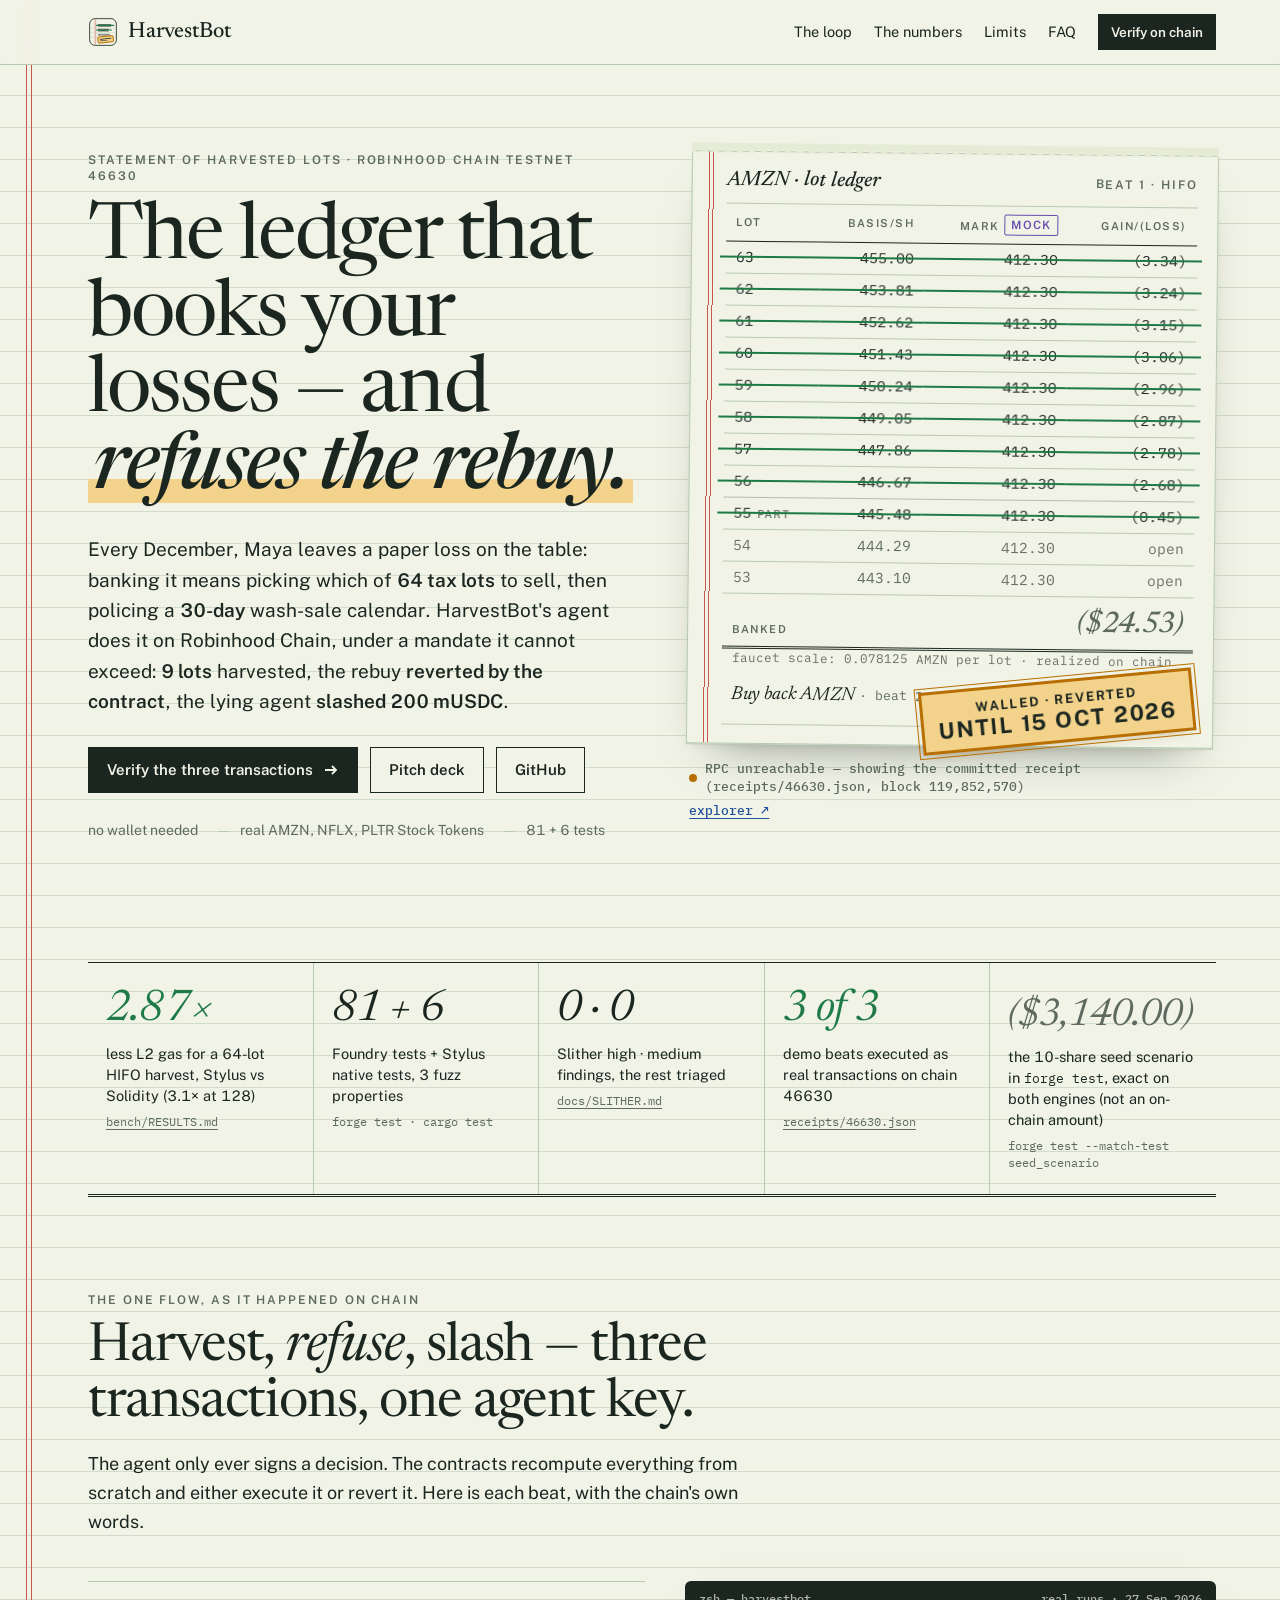
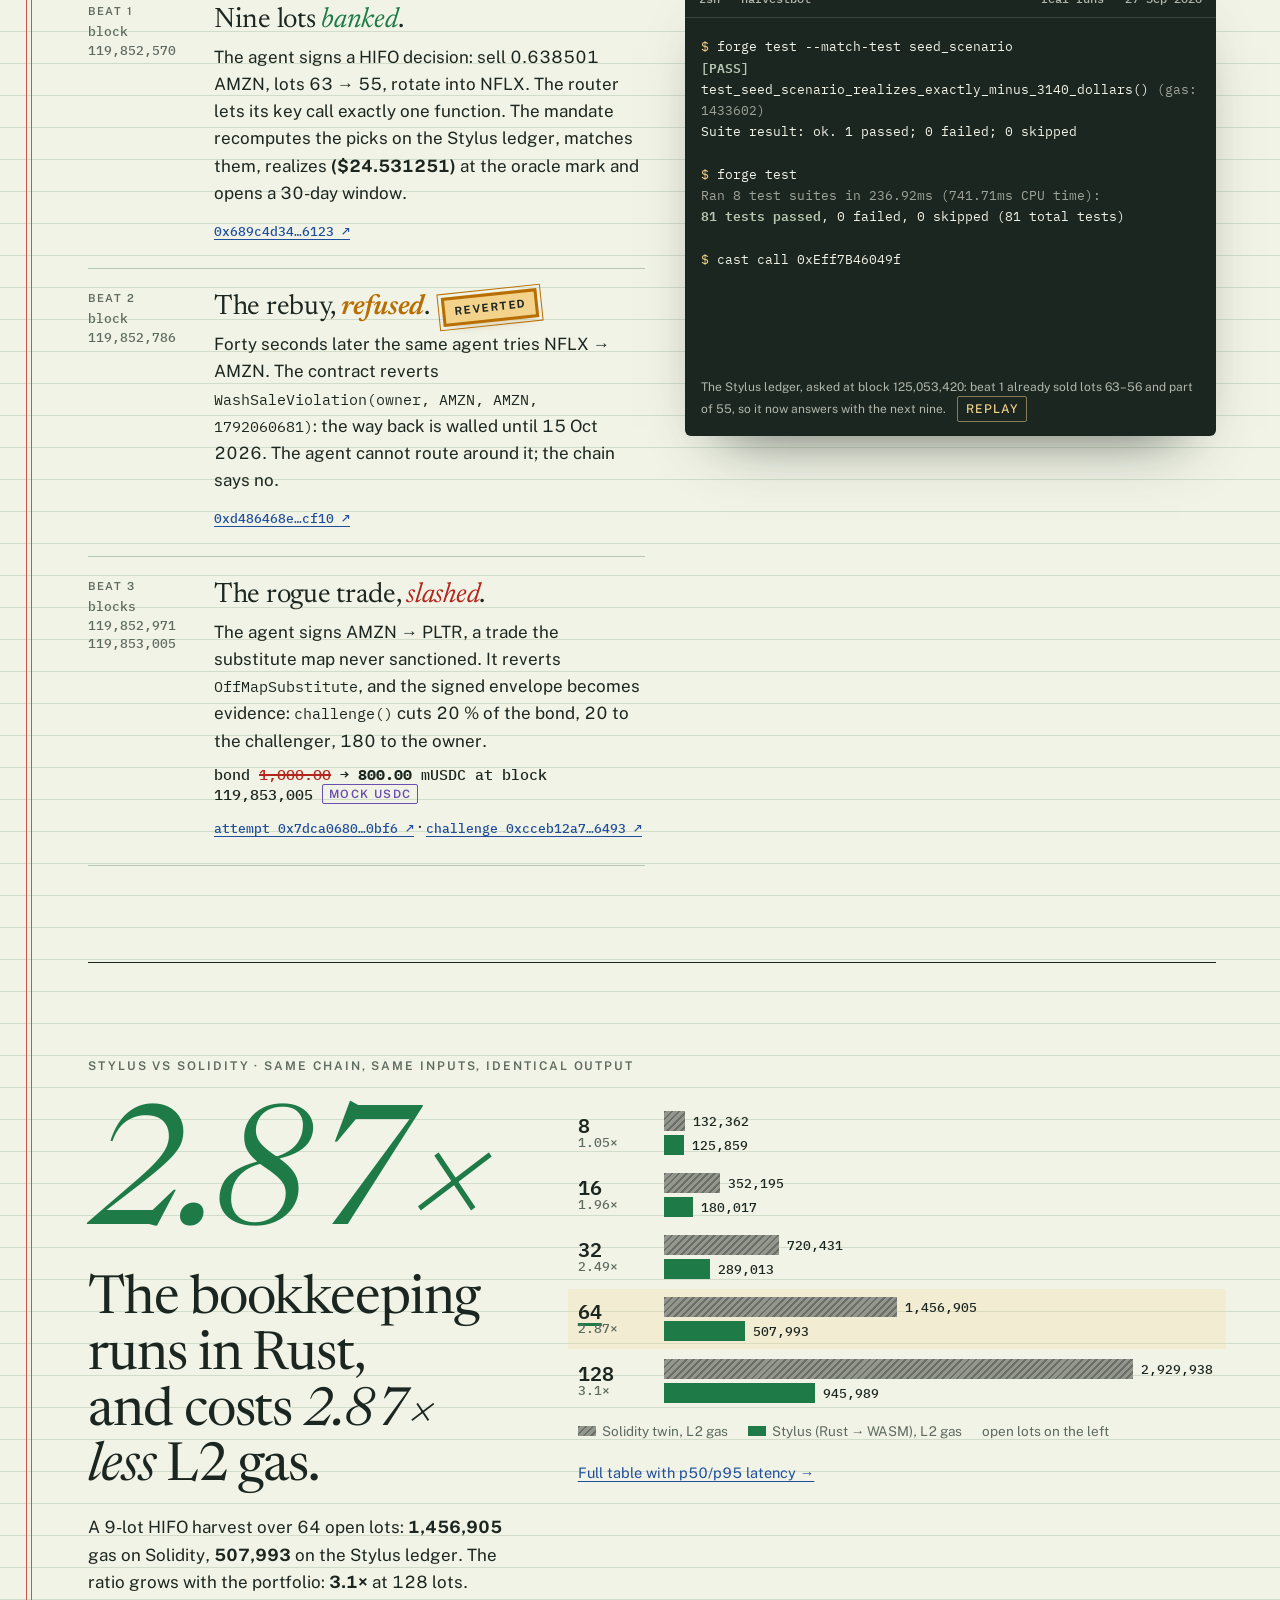
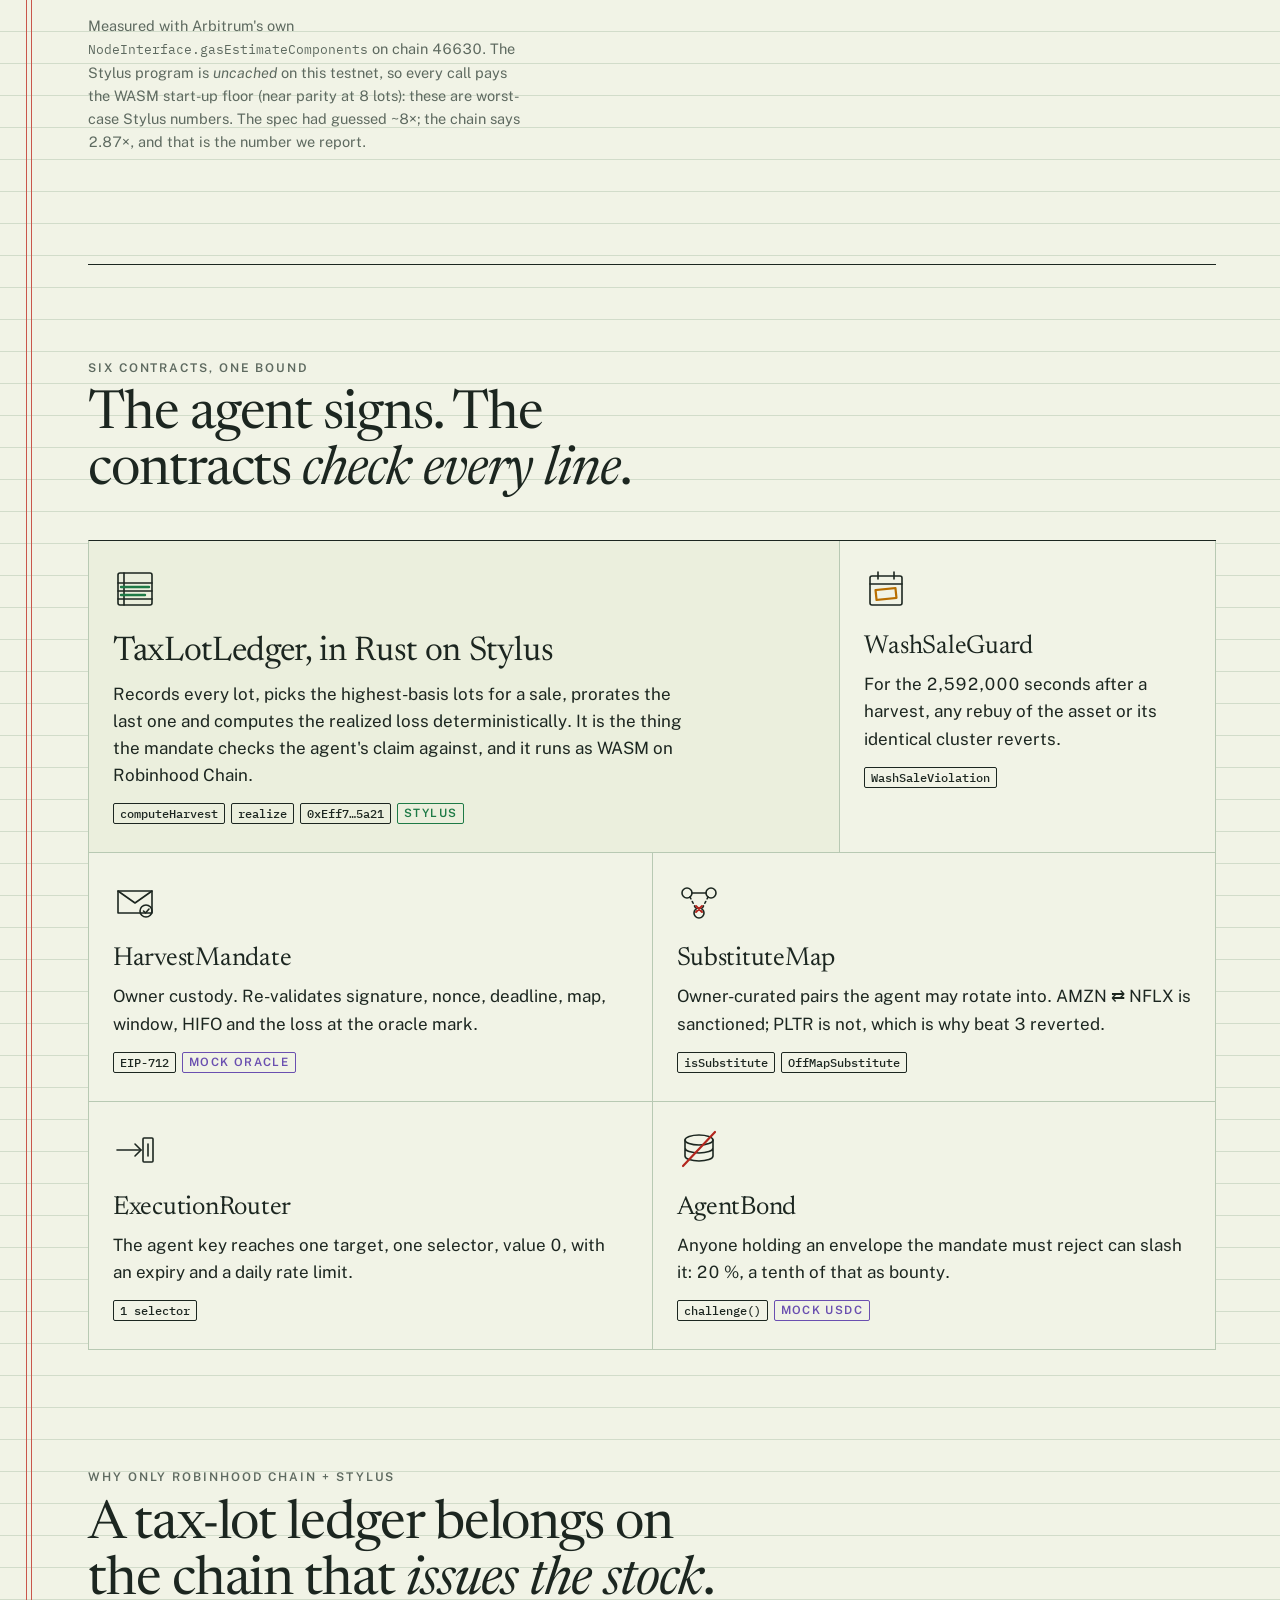
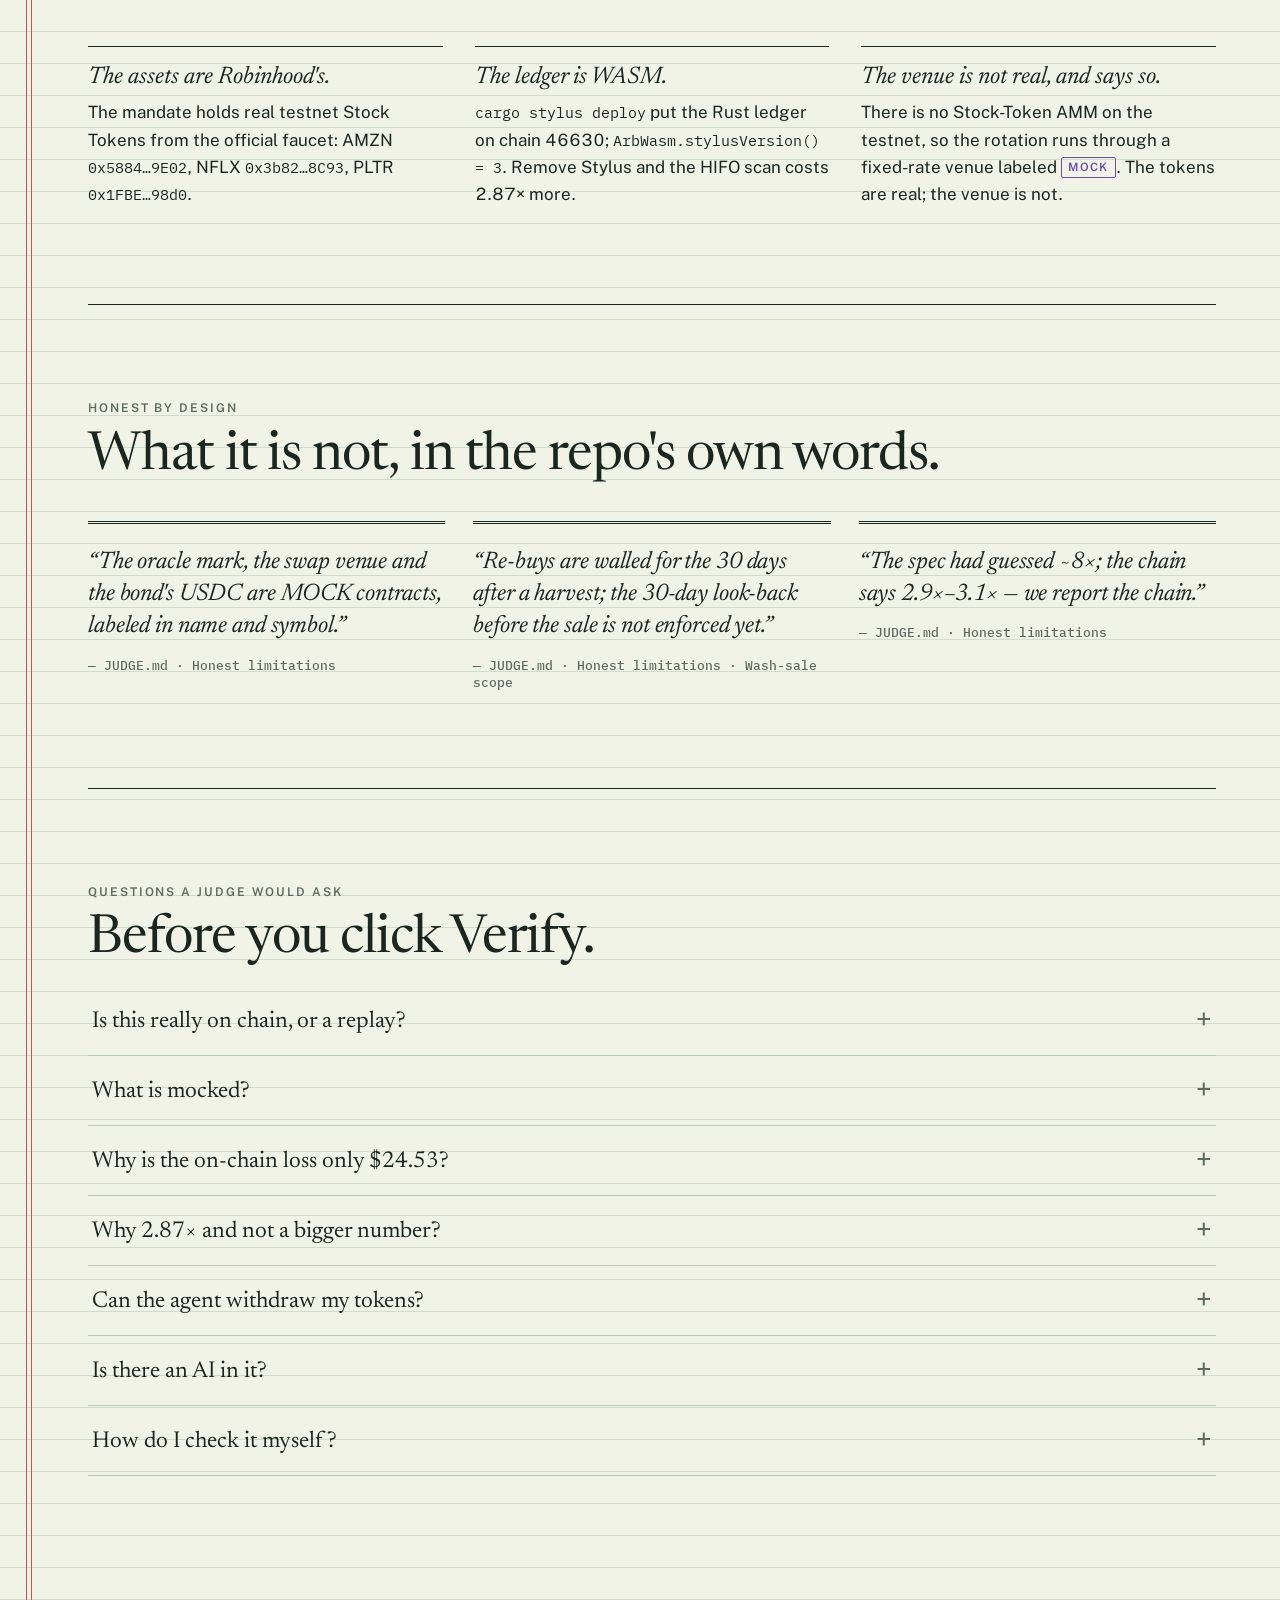
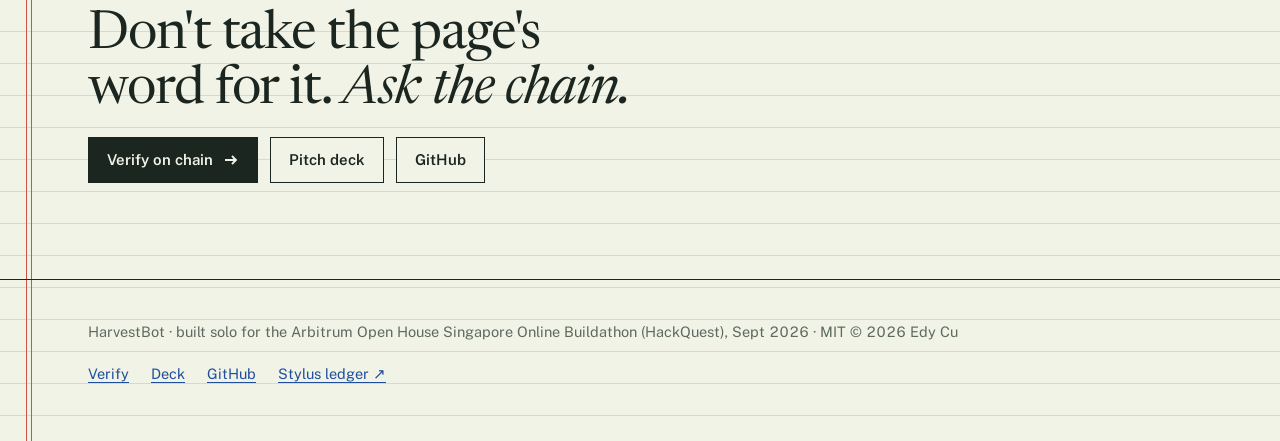
==== site/index.html @ 318fe08f "fix(site): critique + QA pass — seed figure labeled off-chain, amber text on fill, stamp across the " ====
<!doctype html>
<html lang="en">
<head>
<meta charset="utf-8">
<meta name="viewport" content="width=device-width, initial-scale=1">
<title>HarvestBot — the ledger that books your losses and refuses the rebuy</title>
<meta name="description" content="A tax-loss-harvesting agent for Robinhood tokenized stocks, bounded by an onchain mandate on Robinhood Chain. Stylus HIFO ledger: 2.87× less L2 gas at 64 lots.">
<meta name="author" content="Edy Cu">
<meta name="theme-color" content="#F1F3E6">
<link rel="canonical" href="https://harvestbot.vercel.app/">
<link rel="icon" href="assets/icon.svg" type="image/svg+xml">
<!-- OG image: bump ?v= whenever og-image.png is regenerated (platforms cache by URL) -->
<meta property="og:type" content="website">
<meta property="og:site_name" content="HarvestBot">
<meta property="og:url" content="https://harvestbot.vercel.app/">
<meta property="og:title" content="HarvestBot — books your losses, refuses the rebuy">
<meta property="og:description" content="Tax-loss harvesting agent on Robinhood Chain. Stylus HIFO ledger, 2.87× less gas. Rebuy reverted, rogue agent slashed.">
<meta property="og:image" content="https://harvestbot.vercel.app/assets/og-image.png?v=1">
<meta property="og:image:width" content="1200">
<meta property="og:image:height" content="630">
<meta property="og:image:alt" content="HarvestBot: nine high-basis lots struck through in green ink; an amber stamp walls the rebuy until 15 Oct 2026.">
<meta name="twitter:card" content="summary_large_image">
<meta name="twitter:title" content="HarvestBot — books your losses, refuses the rebuy">
<meta name="twitter:description" content="Tax-loss harvesting agent on Robinhood Chain. Stylus HIFO ledger, 2.87× less gas. Rebuy reverted, rogue agent slashed.">
<meta name="twitter:image" content="https://harvestbot.vercel.app/assets/og-image.png?v=1">
<link rel="preconnect" href="https://fonts.googleapis.com">
<link rel="preconnect" href="https://fonts.gstatic.com" crossorigin>
<link rel="preconnect" href="https://rpc.testnet.chain.robinhood.com" crossorigin>
<link href="https://fonts.googleapis.com/css2?family=Newsreader:ital,opsz,wght@0,6..72,400;0,6..72,500;1,6..72,400;1,6..72,500&family=Public+Sans:wght@400;500;600;700&family=IBM+Plex+Mono:wght@400;500;600&display=swap" rel="stylesheet">
<style>
:root {
  --bg:      #F1F3E6;  /* columnar-pad paper */
  --paper-2: #E6EBD6;  /* alternate band every 8 rows */
  --ink:     #1C2620;  /* bookkeeper's black-green ink */
  --muted:   #5E6A60;  /* printed pad headings */
  --rule:    #B8C9B3;  /* the pad's green row ruling */
  --margin:  #C9564B;  /* red double margin rule — structure only */
  --link:    #1F4E9C;  /* carbon-copy blue — links and focus */
  --before:  #6B6F68;  /* state: open lot, graphite pencil */
  --after:   #1E7A46;  /* state: banked — green ink strike */
  --wall:    #B86E00;  /* state: walled — amber hold stamp */
  --wall-fill: #F3D38B;
  --slash:   #B3261E;  /* state: slashed — red ink on the bond line */
  --mock:    #6A4FB0;  /* MOCK label chip */
  --font-display: "Newsreader", "Iowan Old Style", Georgia, serif;
  --font-body:    "Public Sans", "Helvetica Neue", Arial, sans-serif;
  --font-data:    "IBM Plex Mono", ui-monospace, Menlo, monospace;
}
</style>
<link rel="stylesheet" href="assets/ledger.css">
<style>
/* ---------- hero ---------- */
.hero { overflow-x: clip; display: grid; grid-template-columns: minmax(0, 1.02fr) minmax(0, 1fr); gap: clamp(32px, 5vw, 80px); align-items: start;
  padding: clamp(40px, 7vw, 88px) var(--gut) 88px calc(var(--gut) + 24px); max-width: 1400px; margin: 0 auto; }
.hero h1 { font: 400 clamp(46px, 6.1vw, 92px)/.98 var(--font-display); letter-spacing: -.025em; margin: 18px 0 26px; text-wrap: balance; }
.hero h1 .hl { font-style: italic; font-weight: 500; white-space: nowrap;
  background: linear-gradient(transparent 62%, var(--wall-fill) 62%, var(--wall-fill) 92%, transparent 92%) no-repeat 0 0 / 100% 100%; padding: 0 .06em; }
.hero .sub { font-size: 19px; line-height: 1.6; max-width: 62ch; margin: 0 0 30px; }
.hero .sub b { font-weight: 600; }
.ctas { display: flex; flex-wrap: wrap; gap: 12px; }
.proof { margin-top: 26px; display: flex; flex-wrap: wrap; gap: 8px 18px; font-size: 14px; color: var(--muted); }
.proof span::before { content: "—"; margin-right: 8px; color: var(--rule); }
.proof span:first-child::before { content: none; }

/* the pad sheet */
.sheet-wrap { position: relative; padding-bottom: 54px; }
.sheet { position: relative; background: var(--bg); border: 1px solid var(--rule); padding: 0 20px 18px 34px; transform: rotate(.6deg);
  box-shadow: 0 1px 0 var(--rule), 0 26px 50px -30px rgba(28,38,32,.55), 0 4px 10px -6px rgba(28,38,32,.2);
  background-image: linear-gradient(to right, transparent 16px, var(--margin) 16px, var(--margin) 17px, transparent 17px, transparent 20px, var(--margin) 20px, var(--margin) 21px, transparent 21px); }
.sheet::before { content: ""; position: absolute; left: -1px; right: -1px; top: -9px; height: 10px;
  background: radial-gradient(circle at 6px 10px, transparent 3.2px, var(--paper-2) 3.6px) 0 0 / 12px 10px repeat-x; }
.sheet-head { display: flex; justify-content: space-between; align-items: baseline; gap: 12px; padding: 16px 0 10px; border-bottom: 1px solid var(--rule); }
.sheet-head .t { font: italic 500 21px/1.2 var(--font-display); }
.sheet .ledger td:nth-child(2), .sheet .ledger th:nth-child(2) { color: var(--muted); }
.sheet .ledger tr.hit td:nth-child(2) { color: var(--ink); }
.sheet .stamp { position: absolute; right: 18px; bottom: 2px; z-index: 2; }
.sheet .ledger tr.scale td { height: auto; border: 0; }
.sheet .ledger tr.scale td { height: auto; border: 0; }
.sheet .ledger tr.rebuy td { height: 58px; text-align: left; font: italic 400 19px/1.2 var(--font-display); color: var(--ink); border-bottom: 1px solid var(--rule); vertical-align: middle; }
.sheet .ledger tr.rebuy td .muted { font: 400 13px var(--font-data); font-style: normal; }
.sheet-foot { margin-top: 14px; display: flex; flex-wrap: wrap; gap: 6px 14px; align-items: center; justify-content: space-between; }
.sheet-foot a { font: 500 13px/1.4 var(--font-data); }

/* ---------- receipts band ---------- */
.receipts { display: grid; grid-template-columns: repeat(5, minmax(0, 1fr)); margin: 0 var(--gut) 0 calc(var(--gut) + 24px);
  border-top: 1.5px solid var(--ink); border-bottom: 3.5px double var(--ink); }
.receipts > div { padding: 26px 18px 22px; border-right: 1px solid var(--rule); min-width: 0; }
.receipts > div:last-child { border-right: 0; }
.receipts .n { font: italic 400 clamp(34px, 3.4vw, 56px)/1 var(--font-display); letter-spacing: -.02em; white-space: nowrap; }
.receipts .n.g { color: var(--after); }
.receipts .seed .n { color: var(--muted); font-size: clamp(30px, 3vw, 42px); padding-top: 8px; }
.sheet-scale { font: 400 12.5px/1.4 var(--font-data); color: var(--muted); text-align: right; padding: 6px 10px 0; }
.receipts .l { margin-top: 10px; font-size: 14.5px; line-height: 1.45; }
.receipts .p { margin-top: 8px; font: 400 12px/1.4 var(--font-data); color: var(--muted); overflow-wrap: anywhere; }
.receipts .p a { color: var(--muted); }
.receipts .p a:hover { color: var(--link); }

/* ---------- the loop ---------- */
.loop { display: grid; grid-template-columns: minmax(0, 1.05fr) minmax(0, 1fr); gap: 40px; margin-top: 44px; align-items: start; }
.entry { position: relative; padding: 22px 0 24px 0; border-top: 1px solid var(--rule); display: grid; grid-template-columns: 108px minmax(0, 1fr); gap: 18px; }
.entry:last-child { border-bottom: 1px solid var(--rule); }
.entry .when { font: 500 12.5px/1.5 var(--font-data); color: var(--muted); }
.entry .when b { display: block; font: 600 11px/1.3 var(--font-body); letter-spacing: .14em; text-transform: uppercase; margin-bottom: 4px; }
.entry h3 { font: 400 28px/1.15 var(--font-display); margin: 0 0 8px; letter-spacing: -.01em; }
.entry p { margin: 0 0 10px; }
.entry .tx { font: 500 13px var(--font-data); }
.entry.banked h3 em { color: var(--after); }
.entry.walled h3 em { color: var(--wall); font-weight: 600; }
.entry.slashed h3 em { color: var(--slash); }
.entry .inline-stamp { font-size: 11px; padding: 5px 9px 4px; margin-left: 8px; vertical-align: .3em; }
.bond { font: 500 15px var(--font-data); }
.bond s { color: var(--slash); text-decoration-color: var(--slash); text-decoration-thickness: 2px; }
.bond b { color: var(--ink); }

.term { background: var(--ink); color: var(--bg); border-radius: 6px; overflow: hidden; box-shadow: 0 30px 60px -36px rgba(28,38,32,.8); position: sticky; top: 90px; }
.term-bar { display: flex; justify-content: space-between; gap: 12px; padding: 10px 14px; border-bottom: 1px solid color-mix(in srgb, var(--bg) 14%, transparent);
  font: 500 12px/1.4 var(--font-data); color: color-mix(in srgb, var(--bg) 70%, var(--ink)); }
.term pre { margin: 0; padding: 18px 16px 20px; font: 400 12.5px/1.7 var(--font-data); white-space: pre-wrap; word-break: break-word; min-height: 360px; }
.term .c { color: var(--wall-fill); }
.term .ok { color: var(--rule); font-weight: 600; }
.term .dim { color: color-mix(in srgb, var(--bg) 62%, var(--ink)); }
.term .cur { display: inline-block; width: 8px; height: 1.1em; background: var(--wall-fill); vertical-align: -2px; animation: blink 1s steps(1) infinite; }
@keyframes blink { 50% { opacity: 0; } }
.term-foot { padding: 0 16px 14px; font: 400 12px/1.5 var(--font-body); color: color-mix(in srgb, var(--bg) 70%, var(--ink)); }
.term-foot button { margin-left: 8px; color: var(--wall-fill); border-color: color-mix(in srgb, var(--wall-fill) 50%, transparent); }
.term-foot button:hover { background: var(--wall-fill); color: var(--ink); }

/* ---------- killer number ---------- */
.bench { display: grid; grid-template-columns: minmax(0, .9fr) minmax(0, 1.3fr); gap: 48px; align-items: start; margin-top: 36px; }
.big { font: italic 400 clamp(96px, 13vw, 184px)/.9 var(--font-display); letter-spacing: -.04em; color: var(--after); margin: 0; }
.bars { display: grid; gap: 18px; }
.bar-row { display: grid; grid-template-columns: 72px minmax(0, 1fr); gap: 14px; align-items: center; }
.bar-row .k { font: 500 13px/1.3 var(--font-data); color: var(--muted); }
.bar-row .k b { display: block; font: 600 20px/1 var(--font-data); color: var(--ink); }
.bar-row.key .k b { color: var(--ink); text-decoration: underline 3px var(--after); text-underline-offset: 4px; }
.b2 { display: grid; gap: 4px; }
.bar { height: 20px; display: flex; align-items: center; transform-origin: left center; transition: transform 1s var(--ease); min-width: 2px; }
.bar span { font: 500 12.5px/1 var(--font-data); white-space: nowrap; padding-left: calc(100% + 8px); color: var(--ink); }
.bar.sol { background: repeating-linear-gradient(135deg, var(--before) 0 2px, color-mix(in srgb, var(--before) 70%, var(--bg)) 2px 5px); }
.bar.sty { background: var(--after); }
.bars.pre .bar { transform: scaleX(0); }
.bar-row.key { background: color-mix(in srgb, var(--wall-fill) 22%, transparent); margin: -8px -10px; padding: 8px 10px; }
.legend { display: flex; flex-wrap: wrap; gap: 8px 20px; font-size: 13.5px; color: var(--muted); margin-top: 18px; }
.legend i { display: inline-block; width: 18px; height: 10px; margin-right: 6px; vertical-align: 0; }
.legend .ls { background: repeating-linear-gradient(135deg, var(--before) 0 2px, color-mix(in srgb, var(--before) 70%, var(--bg)) 2px 5px); }
.legend .ly { background: var(--after); }
.fine { font-size: 14.5px; color: var(--muted); max-width: 40em; margin-top: 18px; }

/* ---------- mechanism bento ---------- */
.bento { display: grid; grid-template-columns: repeat(6, minmax(0, 1fr)); gap: 0; margin-top: 40px; border-top: 1.5px solid var(--ink); border-left: 1px solid var(--rule); }
.cell { position: relative; padding: 26px 24px 28px; border-right: 1px solid var(--rule); border-bottom: 1px solid var(--rule); background: var(--bg);
  transition: background .25s var(--ease), transform .25s var(--ease), box-shadow .25s var(--ease); }
.cell:hover { background: var(--paper-2); transform: translateY(-3px); box-shadow: 0 14px 26px -22px rgba(28,38,32,.6); z-index: 1; }
.cell.w3 { grid-column: span 3; } .cell.w2 { grid-column: span 2; } .cell.w4 { grid-column: span 4; }
.cell svg.ic { width: 44px; height: 44px; stroke: var(--ink); fill: none; stroke-width: 1.6; stroke-linecap: round; stroke-linejoin: round; }
.cell h3 { font: 400 26px/1.15 var(--font-display); margin: 14px 0 8px; letter-spacing: -.01em; }
.cell p { margin: 0 0 14px; max-width: 34em; }
.cell .chips { display: flex; flex-wrap: wrap; gap: 6px; }
.cell.lead { background: color-mix(in srgb, var(--paper-2) 55%, var(--bg)); }
.cell.lead h3 { font-size: 34px; }

/* ---------- why only ---------- */
.why { display: grid; grid-template-columns: repeat(3, minmax(0, 1fr)); gap: 32px; margin-top: 36px; }
.why div { border-top: 1.5px solid var(--ink); padding-top: 16px; }
.why h3 { font: italic 400 24px/1.2 var(--font-display); margin: 0 0 8px; }
.why p { margin: 0; }

/* ---------- honest ---------- */
.quotes { display: grid; grid-template-columns: repeat(3, minmax(0, 1fr)); gap: 28px; margin-top: 36px; }
.quotes figure { margin: 0; padding: 22px 0 0; border-top: 3.5px double var(--ink); }
.quotes blockquote { margin: 0 0 14px; font: italic 400 24px/1.35 var(--font-display); letter-spacing: -.005em; }
.quotes figcaption { font: 500 12.5px/1.4 var(--font-data); color: var(--muted); }

/* ---------- end ---------- */
.end { text-align: left; }
.end .sec-h { max-width: 14em; }

@media (max-width: 1080px) {
  .hero, .loop, .bench { grid-template-columns: minmax(0, 1fr); }
  .term { position: relative; top: 0; }
  .receipts { grid-template-columns: repeat(2, minmax(0, 1fr)); }
  .receipts > div { border-bottom: 1px solid var(--rule); }
  .receipts > div:nth-child(2n) { border-right: 0; }
  .receipts > div:last-child { grid-column: 1 / -1; border-bottom: 0; }
  .bento { grid-template-columns: repeat(2, minmax(0, 1fr)); }
  .cell.w3, .cell.w2, .cell.w4 { grid-column: span 1; }
  .cell.lead { grid-column: 1 / -1; }
  .why, .quotes { grid-template-columns: minmax(0, 1fr); gap: 22px; }
}
@media (max-width: 640px) {
  .hero h1 .hl { white-space: normal; }
  .hero .sub { font-size: 17px; }
  .sheet { padding: 0 10px 14px 26px; transform: none; }
  .sheet .ledger { font-size: 12.5px; }
  .sheet .ledger th, .sheet .ledger td { padding-left: 5px; padding-right: 5px; }
  .sheet .ledger th:nth-child(3), .sheet .ledger td:nth-child(3) { display: none; }
  .sheet { padding-bottom: 46px; }
  .sheet-foot { margin-top: 34px; }
  .sheet .stamp { right: 4px; bottom: -16px; font-size: 11px; }
  .sheet .ledger tr.rebuy td { height: 48px; }
  .sheet .ledger tr.scale td { white-space: normal; overflow-wrap: anywhere; }
  .sheet .stamp b { font-size: 17px; }
  .entry { grid-template-columns: minmax(0, 1fr); gap: 6px; }
  .bento { grid-template-columns: minmax(0, 1fr); }
  .bar-row { grid-template-columns: 54px minmax(0, 1fr); }
  .bar span { font-size: 11px; }
  .b2 { padding-right: 64px; }
  .receipts { grid-template-columns: minmax(0, 1fr); }
  .receipts > div { border-right: 0; }
  .nav-links { gap: 12px; }
}
</style>
</head>
<body>
<a class="skip" href="#main">Skip to content</a>
<header class="nav">
  <a class="brand" href="./" aria-label="HarvestBot home"><img src="assets/icon.svg" alt="" width="30" height="30">HarvestBot</a>
  <nav class="nav-links" aria-label="Primary">
    <a class="hide-sm" href="#loop">The loop</a>
    <a class="hide-sm" href="#numbers">The numbers</a>
    <a class="hide-sm" href="#honest">Limits</a>
    <a class="hide-sm" href="#faq">FAQ</a>
    <a class="btn sm ink" href="verify/">Verify on chain</a>
  </nav>
</header>

<main id="main">
<section class="hero" aria-labelledby="h1">
  <div>
    <div class="label">Statement of harvested lots · Robinhood Chain testnet 46630</div>
    <h1 id="h1">The ledger that books your losses — and <span class="hl">refuses the rebuy.</span></h1>
    <p class="sub">Every December, Maya leaves a paper loss on the table: banking it means picking which of <b>64 tax lots</b> to sell, then policing a <b>30-day</b> wash-sale calendar. HarvestBot's agent does it on Robinhood Chain, under a mandate it cannot exceed: <b>9 lots</b> harvested, the rebuy <b>reverted by the contract</b>, the lying agent <b>slashed 200 mUSDC</b>.</p>
    <div class="ctas">
      <a class="btn ink" href="verify/">Verify the three transactions <svg class="arr" viewBox="0 0 16 16" fill="none" stroke="currentColor" stroke-width="1.8" aria-hidden="true"><path d="M2 8h11M9 4l4 4-4 4"/></svg></a>
      <a class="btn" href="deck/">Pitch deck</a>
      <a class="btn" href="https://github.com/edycutjong/harvestbot">GitHub</a>
    </div>
    <div class="proof"><span>no wallet needed</span><span>real AMZN, NFLX, PLTR Stock Tokens</span><span>81 + 6 tests</span></div>
  </div>

  <div class="sheet-wrap">
    <div class="sheet" role="figure" aria-label="Beat 1 ledger: lots 63 to 55 struck through as banked, total ($24.53); rebuy of AMZN stamped walled until 15 October 2026">
      <div class="sheet-head"><span class="t">AMZN · lot ledger</span><span class="label">beat 1 · HIFO</span></div>
      <table class="ledger" id="hero-ledger">
        <thead><tr><th scope="col">Lot</th><th scope="col">Basis/sh</th><th scope="col">Mark <span class="chip mock">mock</span></th><th scope="col">Gain/(loss)</th></tr></thead>
        <tbody>
          <tr class="hit" data-lot="63"><td>63</td><td>455.00</td><td>412.30</td><td>(3.34)</td></tr>
          <tr class="hit" data-lot="62"><td>62</td><td>453.81</td><td>412.30</td><td>(3.24)</td></tr>
          <tr class="hit" data-lot="61"><td>61</td><td>452.62</td><td>412.30</td><td>(3.15)</td></tr>
          <tr class="hit" data-lot="60"><td>60</td><td>451.43</td><td>412.30</td><td>(3.06)</td></tr>
          <tr class="hit" data-lot="59"><td>59</td><td>450.24</td><td>412.30</td><td>(2.96)</td></tr>
          <tr class="hit" data-lot="58"><td>58</td><td>449.05</td><td>412.30</td><td>(2.87)</td></tr>
          <tr class="hit" data-lot="57"><td>57</td><td>447.86</td><td>412.30</td><td>(2.78)</td></tr>
          <tr class="hit" data-lot="56"><td>56</td><td>446.67</td><td>412.30</td><td>(2.68)</td></tr>
          <tr class="hit" data-lot="55"><td>55<span class="part">part</span></td><td>445.48</td><td>412.30</td><td>(0.45)</td></tr>
          <tr><td>54</td><td>444.29</td><td>412.30</td><td>open</td></tr>
          <tr><td>53</td><td>443.10</td><td>412.30</td><td>open</td></tr>
          <tr class="total"><td>Banked</td><td colspan="3" id="hero-total">($24.53)</td></tr>
          <tr class="scale"><td colspan="4" class="sheet-scale">faucet scale: 0.078125 AMZN per lot · realized on chain</td></tr>
          <tr class="rebuy"><td colspan="4">Buy back AMZN <span class="muted">· beat 2</span></td></tr>
        </tbody>
      </table>
      <div class="stamp land" style="--d:2.1s">Walled · reverted<b>until 15 Oct 2026</b></div>
    </div>
    <div class="sheet-foot">
      <span class="live" id="hero-live" data-state="idle"><i></i><span>reading tx 0x689c…6123 from chain 46630…</span></span>
      <a href="https://explorer.testnet.chain.robinhood.com/tx/0x689c4d345c492c08ef06aed9341de941cb131835cce52886d700207925f26123">explorer ↗</a>
    </div>
  </div>
</section>

<section class="receipts" aria-label="Receipts">
  <div><div class="n g" data-count="2.87" data-dec="2" data-suffix="×">2.87×</div><div class="l">less L2 gas for a 64-lot HIFO harvest, Stylus vs Solidity (3.1× at 128)</div><div class="p"><a href="https://github.com/edycutjong/harvestbot/blob/main/bench/RESULTS.md">bench/RESULTS.md</a></div></div>
  <div><div class="n" data-count="81" data-suffix=" + 6">81 + 6</div><div class="l">Foundry tests + Stylus native tests, 3 fuzz properties</div><div class="p">forge test · cargo test</div></div>
  <div><div class="n">0 · 0</div><div class="l">Slither high · medium findings, the rest triaged</div><div class="p"><a href="https://github.com/edycutjong/harvestbot/blob/main/docs/SLITHER.md">docs/SLITHER.md</a></div></div>
  <div><div class="n g">3 of 3</div><div class="l">demo beats executed as real transactions on chain 46630</div><div class="p"><a href="https://github.com/edycutjong/harvestbot/blob/main/receipts/46630.json">receipts/46630.json</a></div></div>
  <div class="seed"><div class="n">($3,140.00)</div><div class="l">the 10-share seed scenario in <code>forge test</code>, exact on both engines (not an on-chain amount)</div><div class="p">forge test --match-test seed_scenario</div></div>
</section>

<section class="sec" id="loop" aria-labelledby="loop-h">
  <div class="label">The one flow, as it happened on chain</div>
  <h2 class="sec-h" id="loop-h">Harvest, <em>refuse</em>, slash — three transactions, one agent key.</h2>
  <p class="lede">The agent only ever signs a decision. The contracts recompute everything from scratch and either execute it or revert it. Here is each beat, with the chain's own words.</p>
  <div class="loop">
    <div>
      <article class="entry banked">
        <div class="when"><b>Beat 1</b>block<br>119,852,570</div>
        <div>
          <h3>Nine lots <em>banked</em>.</h3>
          <p>The agent signs a HIFO decision: sell 0.638501 AMZN, lots 63 → 55, rotate into NFLX. The router lets its key call exactly one function. The mandate recomputes the picks on the Stylus ledger, matches them, realizes <b>($24.531251)</b> at the oracle mark and opens a 30-day window.</p>
          <a class="tx" href="https://explorer.testnet.chain.robinhood.com/tx/0x689c4d345c492c08ef06aed9341de941cb131835cce52886d700207925f26123">0x689c4d34…6123 ↗</a>
        </div>
      </article>
      <article class="entry walled">
        <div class="when"><b>Beat 2</b>block<br>119,852,786</div>
        <div>
          <h3>The rebuy, <em>refused</em>. <span class="stamp inline-stamp">reverted</span></h3>
          <p>Forty seconds later the same agent tries NFLX → AMZN. The contract reverts <code>WashSaleViolation(owner, AMZN, AMZN, 1792060681)</code>: the way back is walled until 15 Oct 2026. The agent cannot route around it; the chain says no.</p>
          <a class="tx" href="https://explorer.testnet.chain.robinhood.com/tx/0xd486468ea84c6d419b28401386ce832483f809f96a35ea94e9c4a92037fecf10">0xd486468e…cf10 ↗</a>
        </div>
      </article>
      <article class="entry slashed">
        <div class="when"><b>Beat 3</b>blocks<br>119,852,971<br>119,853,005</div>
        <div>
          <h3>The rogue trade, <em>slashed</em>.</h3>
          <p>The agent signs AMZN → PLTR, a trade the substitute map never sanctioned. It reverts <code>OffMapSubstitute</code>, and the signed envelope becomes evidence: <code>challenge()</code> cuts 20&nbsp;% of the bond, 20 to the challenger, 180 to the owner.</p>
          <p class="bond">bond <s>1,000.00</s> → <b>800.00</b> mUSDC at block 119,853,005 <span class="chip mock">mock usdc</span></p>
          <a class="tx" href="https://explorer.testnet.chain.robinhood.com/tx/0x7dca068071e91ca95b992d62eb3096ec465b8bae8fd939f1baf426902d990bf6">attempt 0x7dca0680…0bf6 ↗</a> ·
          <a class="tx" href="https://explorer.testnet.chain.robinhood.com/tx/0xcceb12a766ef6c8f4e861f9c7ac6f30cb495044f5032cec3fec4127c87066493">challenge 0xcceb12a7…6493 ↗</a>
        </div>
      </article>
    </div>

    <figure class="term" style="margin:0" aria-label="Terminal replay of real runs">
      <div class="term-bar"><span>zsh — harvestbot</span><span>real runs · 27 Sep 2026</span></div>
<pre id="term"><span class="c">$</span> forge test --match-test seed_scenario
<span class="ok">[PASS]</span> test_seed_scenario_realizes_exactly_minus_3140_dollars() <span class="dim">(gas: 1433602)</span>
Suite result: ok. 1 passed; 0 failed; 0 skipped

<span class="c">$</span> forge test
<span class="dim">Ran 8 test suites in 236.92ms (741.71ms CPU time):</span>
<span class="ok">81 tests passed</span>, 0 failed, 0 skipped (81 total tests)

<span class="c">$</span> cast call 0xEff7B46049fC677F58264e0ebb19dF1a39195a21 \
    'computeHarvest(address,address,uint256,uint256)(uint64[],int256)' \
    0x72cd…557b 0x5884…9E02 638501157098660213 412300000 \
    --rpc-url https://rpc.testnet.chain.robinhood.com
[55, 54, 53, 52, 51, 50, 49, 48, 47]
-18321704 <span class="dim">[-1.832e7]</span>
<span class="cur" aria-hidden="true"></span></pre>
      <figcaption class="term-foot">The Stylus ledger, asked at block 125,053,420: beat 1 already sold lots 63–56 and part of 55, so it now answers with the next nine. <button class="copy" type="button" id="replay">Replay</button></figcaption>
    </figure>
  </div>
</section>

<hr class="hr">

<section class="sec" id="numbers" aria-labelledby="num-h">
  <div class="label">Stylus vs Solidity · same chain, same inputs, identical output</div>
  <div class="bench">
    <div>
      <p class="big" aria-hidden="true">2.87×</p>
      <h2 class="sec-h" id="num-h">The bookkeeping runs in Rust, and costs <em>2.87× less</em> L2 gas.</h2>
      <p>A 9-lot HIFO harvest over 64 open lots: <b>1,456,905</b> gas on Solidity, <b>507,993</b> on the Stylus ledger. The ratio grows with the portfolio: <b>3.1×</b> at 128 lots.</p>
      <p class="fine">Measured with Arbitrum's own <code>NodeInterface.gasEstimateComponents</code> on chain 46630. The Stylus program is <em>uncached</em> on this testnet, so every call pays the WASM start-up floor (near parity at 8 lots): these are worst-case Stylus numbers. The spec had guessed ~8×; the chain says 2.87×, and that is the number we report.</p>
    </div>
    <div>
      <div class="bars pre" id="bars" role="img" aria-label="L2 gas by open lots. 8 lots: Solidity 132,362, Stylus 125,859. 16: 352,195 vs 180,017. 32: 720,431 vs 289,013. 64: 1,456,905 vs 507,993. 128: 2,929,938 vs 945,989.">
        <div class="bar-row"><div class="k"><b>8</b>1.05×</div><div class="b2"><div class="bar sol" style="width:3.84%"><span>132,362</span></div><div class="bar sty" style="width:3.65%"><span>125,859</span></div></div></div>
        <div class="bar-row"><div class="k"><b>16</b>1.96×</div><div class="b2"><div class="bar sol" style="width:10.22%"><span>352,195</span></div><div class="bar sty" style="width:5.22%"><span>180,017</span></div></div></div>
        <div class="bar-row"><div class="k"><b>32</b>2.49×</div><div class="b2"><div class="bar sol" style="width:20.90%"><span>720,431</span></div><div class="bar sty" style="width:8.38%"><span>289,013</span></div></div></div>
        <div class="bar-row key"><div class="k"><b>64</b>2.87×</div><div class="b2"><div class="bar sol" style="width:42.27%"><span>1,456,905</span></div><div class="bar sty" style="width:14.74%"><span>507,993</span></div></div></div>
        <div class="bar-row"><div class="k"><b>128</b>3.1×</div><div class="b2"><div class="bar sol" style="width:85%"><span>2,929,938</span></div><div class="bar sty" style="width:27.44%"><span>945,989</span></div></div></div>
      </div>
      <div class="legend"><span><i class="ls"></i>Solidity twin, L2 gas</span><span><i class="ly"></i>Stylus (Rust → WASM), L2 gas</span><span>open lots on the left</span></div>
      <p class="fine"><a href="https://github.com/edycutjong/harvestbot/blob/main/bench/RESULTS.md">Full table with p50/p95 latency →</a></p>
    </div>
  </div>
</section>

<hr class="hr">

<section class="sec" id="how" aria-labelledby="how-h">
  <div class="label">Six contracts, one bound</div>
  <h2 class="sec-h" id="how-h">The agent signs. The contracts <em>check every line</em>.</h2>
  <div class="bento">
    <article class="cell w4 lead">
      <svg class="ic" viewBox="0 0 44 44" aria-hidden="true"><rect x="5" y="6" width="34" height="32" rx="2"/><path d="M11 6v32M5 16h34M5 24h34M5 32h34"/><path d="M8 20h28M8 28h24" stroke="#1E7A46" stroke-width="2.4"/></svg>
      <h3>TaxLotLedger, in Rust on Stylus</h3>
      <p>Records every lot, picks the highest-basis lots for a sale, prorates the last one and computes the realized loss deterministically. It is the thing the mandate checks the agent's claim against, and it runs as WASM on Robinhood Chain.</p>
      <div class="chips"><span class="chip prim">computeHarvest</span><span class="chip prim">realize</span><span class="chip prim">0xEff7…5a21</span><span class="chip real">stylus</span></div>
    </article>
    <article class="cell w2">
      <svg class="ic" viewBox="0 0 44 44" aria-hidden="true"><rect x="6" y="9" width="32" height="29" rx="2"/><path d="M6 17h32M14 5v7M30 5v7"/><rect x="12" y="22" width="20" height="10" transform="rotate(-6 22 27)" stroke="#B86E00" stroke-width="2.2"/></svg>
      <h3>WashSaleGuard</h3>
      <p>For the 2,592,000 seconds after a harvest, any rebuy of the asset or its identical cluster reverts.</p>
      <div class="chips"><span class="chip prim">WashSaleViolation</span></div>
    </article>
    <article class="cell w3">
      <svg class="ic" viewBox="0 0 44 44" aria-hidden="true"><path d="M5 12h34v22H5z"/><path d="M5 12l17 12 17-12"/><circle cx="33" cy="32" r="6"/><path d="M30.5 32l2 2 3.5-4"/></svg>
      <h3>HarvestMandate</h3>
      <p>Owner custody. Re-validates signature, nonce, deadline, map, window, HIFO and the loss at the oracle mark.</p>
      <div class="chips"><span class="chip prim">EIP-712</span><span class="chip mock">mock oracle</span></div>
    </article>
    <article class="cell w3">
      <svg class="ic" viewBox="0 0 44 44" aria-hidden="true"><circle cx="10" cy="14" r="5"/><circle cx="34" cy="14" r="5"/><circle cx="22" cy="34" r="5"/><path d="M15 14h14"/><path d="M13 18l6 12M31 18l-6 12" stroke-dasharray="2 3"/><path d="M19 27l6 6M25 27l-6 6" stroke="#B3261E" stroke-width="2"/></svg>
      <h3>SubstituteMap</h3>
      <p>Owner-curated pairs the agent may rotate into. AMZN ⇄ NFLX is sanctioned; PLTR is not, which is why beat 3 reverted.</p>
      <div class="chips"><span class="chip prim">isSubstitute</span><span class="chip prim">OffMapSubstitute</span></div>
    </article>
    <article class="cell w3">
      <svg class="ic" viewBox="0 0 44 44" aria-hidden="true"><path d="M4 22h24"/><path d="M22 16l6 6-6 6"/><rect x="30" y="10" width="10" height="24" rx="1"/><path d="M35 16v12"/></svg>
      <h3>ExecutionRouter</h3>
      <p>The agent key reaches one target, one selector, value 0, with an expiry and a daily rate limit.</p>
      <div class="chips"><span class="chip prim">1 selector</span></div>
    </article>
    <article class="cell w3">
      <svg class="ic" viewBox="0 0 44 44" aria-hidden="true"><ellipse cx="22" cy="12" rx="14" ry="5"/><path d="M8 12v8c0 2.8 6.3 5 14 5s14-2.2 14-5v-8M8 20v8c0 2.8 6.3 5 14 5s14-2.2 14-5v-8"/><path d="M6 38L38 4" stroke="#B3261E" stroke-width="2.2"/></svg>
      <h3>AgentBond</h3>
      <p>Anyone holding an envelope the mandate must reject can slash it: 20&nbsp;%, a tenth of that as bounty.</p>
      <div class="chips"><span class="chip prim">challenge()</span><span class="chip mock">mock usdc</span></div>
    </article>
  </div>
</section>

<section class="sec" id="why" aria-labelledby="why-h" style="padding-top:24px">
  <div class="label">Why only Robinhood Chain + Stylus</div>
  <h2 class="sec-h" id="why-h">A tax-lot ledger belongs on the chain that <em>issues the stock</em>.</h2>
  <div class="why">
    <div><h3>The assets are Robinhood's.</h3><p>The mandate holds real testnet Stock Tokens from the official faucet: AMZN <code>0x5884…9E02</code>, NFLX <code>0x3b82…8C93</code>, PLTR <code>0x1FBE…98d0</code>.</p></div>
    <div><h3>The ledger is WASM.</h3><p><code>cargo stylus deploy</code> put the Rust ledger on chain 46630; <code>ArbWasm.stylusVersion() = 3</code>. Remove Stylus and the HIFO scan costs 2.87× more.</p></div>
    <div><h3>The venue is not real, and says so.</h3><p>There is no Stock-Token AMM on the testnet, so the rotation runs through a fixed-rate venue labeled <span class="chip mock">mock</span>. The tokens are real; the venue is not.</p></div>
  </div>
</section>

<hr class="hr">

<section class="sec" id="honest" aria-labelledby="hon-h">
  <div class="label">Honest by design</div>
  <h2 class="sec-h" id="hon-h">What it is not, in the repo's own words.</h2>
  <div class="quotes">
    <figure><blockquote>“The oracle mark, the swap venue and the bond's USDC are MOCK contracts, labeled in name and symbol.”</blockquote><figcaption>— JUDGE.md · Honest limitations</figcaption></figure>
    <figure><blockquote>“Re-buys are walled for the 30 days after a harvest; the 30-day look-back before the sale is not enforced yet.”</blockquote><figcaption>— JUDGE.md · Honest limitations · Wash-sale scope</figcaption></figure>
    <figure><blockquote>“The spec had guessed ~8×; the chain says 2.9×–3.1× — we report the chain.”</blockquote><figcaption>— JUDGE.md · Honest limitations</figcaption></figure>
  </div>
</section>

<hr class="hr">

<section class="sec faq" id="faq" aria-labelledby="faq-h">
  <div class="label">Questions a judge would ask</div>
  <h2 class="sec-h" id="faq-h">Before you click Verify.</h2>
  <details><summary>Is this really on chain, or a replay?</summary><div>All three beats are real transactions on Robinhood Chain testnet (46630), signed by an agent key that is different from the owner's. The <a href="verify/">verify page</a> fetches their receipts from the public RPC in your browser, decodes the events, and re-asks the contracts their current state. No wallet, no server of ours in between.</div></details>
  <details><summary>What is mocked?</summary><div>Three things, each labeled MOCK in its name and symbol: the oracle mark (AMZN $412.30), the fixed-rate swap venue, and the USDC the bond is posted in. There is no Stock-Token AMM and no USDC on the testnet. The AMZN, NFLX and PLTR tokens are Robinhood's own faucet Stock Tokens, and the ledger, mandate, guard, router and bond are the real contracts.</div></details>
  <details><summary>Why is the on-chain loss only $24.53?</summary><div>The faucet hands out 5 of each Stock Token per day, so the on-chain portfolio is the 64-lot shape at 1/128 scale (0.078125 AMZN per lot). The same engine on 10 shares per lot realizes exactly ($3,140.00), pinned in <code>contracts/test/fixtures/expected.json</code> and asserted by <code>forge test</code> and <code>cargo test</code>. Real small numbers on chain, the big number in the deterministic test.</div></details>
  <details><summary>Why 2.87× and not a bigger number?</summary><div>Because that is what the chain measured. The Stylus program is uncached on this testnet (no ArbOS cache manager yet), so each call pays a WASM start-up floor, and both engines pay the same cold storage reads per lot. Stylus wins on the comparison loop, so the ratio grows with portfolio size: 1.05× at 8 lots, 2.87× at 64, 3.1× at 128.</div></details>
  <details><summary>Can the agent withdraw my tokens?</summary><div>No. The agent's key can call exactly one function through the router, and the mandate's withdraw path is owner-only. A test pins it: <code>test_owner_can_withdraw_and_the_agent_cannot_stop_it</code>. If the agent signs something the mandate must reject, that signature is enough to slash its bond.</div></details>
  <details><summary>Is there an AI in it?</summary><div>No. The agent is <code>rule-v1</code>: deterministic HIFO plus the first allowed substitute, with a hash of a plain-text rationale. We say "agent", not "AI". The point is the bound, not the brain: whatever decides, the contracts recompute it.</div></details>
  <details><summary>How do I check it myself?</summary><div>Open the <a href="verify/">verify page</a>, or clone the repo and run <code>forge test</code> (81) and <code>cargo test</code> (6) offline, then one read-only <code>cast call</code> against the deployed Stylus ledger. Commands are in <a href="https://github.com/edycutjong/harvestbot/blob/main/DEMO.md">DEMO.md</a>.</div></details>
</section>

<section class="sec end" aria-labelledby="end-h" style="padding-top:24px">
  <h2 class="sec-h" id="end-h">Don't take the page's word for it. <em>Ask the chain.</em></h2>
  <div class="ctas"><a class="btn ink" href="verify/">Verify on chain <svg class="arr" viewBox="0 0 16 16" fill="none" stroke="currentColor" stroke-width="1.8" aria-hidden="true"><path d="M2 8h11M9 4l4 4-4 4"/></svg></a><a class="btn" href="deck/">Pitch deck</a><a class="btn" href="https://github.com/edycutjong/harvestbot">GitHub</a></div>
</section>
</main>

<footer class="foot">
  <span>HarvestBot · built solo for the Arbitrum Open House Singapore Online Buildathon (HackQuest), Sept 2026 · MIT © 2026 Edy Cu</span>
  <nav aria-label="Footer"><a href="verify/">Verify</a><a href="deck/">Deck</a><a href="https://github.com/edycutjong/harvestbot">GitHub</a><a href="https://explorer.testnet.chain.robinhood.com/address/0xEff7B46049fC677F58264e0ebb19dF1a39195a21">Stylus ledger ↗</a></nav>
</footer>

<script src="assets/chain.js"></script>
<script>
(function () {
  "use strict";
  var reduce = window.matchMedia && matchMedia("(prefers-reduced-motion: reduce)").matches;

  /* hero: stagger the strike in HIFO order, then confirm it against the chain */
  var rows = document.querySelectorAll("#hero-ledger tr.hit");
  rows.forEach(function (r, i) { r.style.setProperty("--d", (0.5 + i * 0.16) + "s"); });
  var live = document.getElementById("hero-live");
  HB.read().then(function (o) {
    var txt = live.querySelector("span");
    if (o.live && o.beat1 && o.beat1.lotIds) {
      var ids = o.beat1.lotIds.join(",");
      var same = ids === "63,62,61,60,59,58,57,56,55";
      live.dataset.state = "live";
      txt.textContent = (same ? "struck lots = LotsRealized log of tx 0x689c…6123" : "log lots: " + ids) + " · re-verified at block " + o.head.toLocaleString("en-US");
      document.getElementById("hero-total").title = "realizedLoss " + HB.units(o.beat1.realizedLoss, 6, 6) + " USD, read from the chain";
    } else {
      live.dataset.state = "fallback";
      txt.textContent = "RPC unreachable — showing the committed receipt (receipts/46630.json, block 119,852,570)";
    }
  });

  /* receipts: count up when first seen (the final value is already in the HTML) */
  function countUp(el) {
    var end = parseFloat(el.dataset.count), dec = +(el.dataset.dec || 0), suf = el.dataset.suffix || "", t0 = null;
    function step(t) { if (!t0) t0 = t; var p = Math.min(1, (t - t0) / 1100), e = 1 - Math.pow(1 - p, 4);
      el.textContent = (end * e).toFixed(dec) + suf; if (p < 1) requestAnimationFrame(step); }
    requestAnimationFrame(step);
  }
  var bars = document.getElementById("bars");
  if (!reduce && "IntersectionObserver" in window) {
    var io = new IntersectionObserver(function (es) {
      es.forEach(function (e) {
        if (!e.isIntersecting) return; io.unobserve(e.target);
        if (e.target === bars) { requestAnimationFrame(function () { bars.classList.remove("pre"); }); }
        else if (e.target.id === "term") { typeOut(); }
        else countUp(e.target);
      });
    }, { threshold: 0.15 });
    document.querySelectorAll("[data-count]").forEach(function (el) { io.observe(el); });
    var br = bars.getBoundingClientRect();
    if (br.top < innerHeight) bars.classList.remove("pre"); else io.observe(bars);
    setTimeout(function () { bars.classList.remove("pre"); }, 3500);
    io.observe(document.getElementById("term"));
  } else { bars.classList.remove("pre"); }

  /* terminal replay: re-type the real run (full text is in the HTML for no-JS, print and screenshots) */
  var term = document.getElementById("term"), full = term.innerHTML, typing = false;
  function typeOut() {
    if (typing || reduce) return; typing = true;
    var tmp = document.createElement("div"); tmp.innerHTML = full;
    var nodes = Array.prototype.slice.call(tmp.childNodes); term.innerHTML = "";
    var i = 0;
    (function next() {
      if (i >= nodes.length) { typing = false; return; }
      var n = nodes[i++];
      if (n.nodeType === 3) {
        var s = n.textContent, j = 0, tn = document.createTextNode(""); term.appendChild(tn);
        (function ch() { var k = Math.min(s.length, j + 3); tn.textContent = s.slice(0, k); j = k;
          if (j < s.length) setTimeout(ch, 8); else next(); })();
      } else { term.appendChild(n.cloneNode(true)); setTimeout(next, n.className === "c" ? 260 : 30); }
    })();
  }
  document.getElementById("replay").addEventListener("click", function () { typing = false; typeOut(); });
})();
</script>
</body>
</html>
---- site/assets/ledger.css ----
/* HarvestBot — shared ledger stylesheet (landing + /verify).
   Bookkeeper's-ledger design tokens. Every colour and face below is a var(--…). */
/* :root tokens are inlined in each page head, so every page carries the contract itself. */
:root { --row: 32px; --gut: clamp(16px, 5vw, 72px); --ease: cubic-bezier(.16, 1, .3, 1); color-scheme: light; }

*, *::before, *::after { box-sizing: border-box; }
html { overflow-x: clip; scroll-behavior: smooth; -webkit-text-size-adjust: 100%; scrollbar-color: var(--rule) var(--bg); }
body {
  margin: 0; background: var(--bg); color: var(--ink);
  font: 400 17px/1.6 var(--font-body);
  font-variant-numeric: tabular-nums;
  /* the columnar pad: fine green row ruling + the red double margin rule */
  background-image:
    linear-gradient(to right, transparent 26px, var(--margin) 26px, var(--margin) 27.5px, transparent 27.5px,
                    transparent 31px, var(--margin) 31px, var(--margin) 32.5px, transparent 32.5px),
    repeating-linear-gradient(to bottom, transparent 0 calc(var(--row) - 1px), color-mix(in srgb, var(--rule) 55%, transparent) calc(var(--row) - 1px) var(--row));
  background-attachment: scroll;
}
::selection { background: var(--wall-fill); color: var(--ink); }
::-webkit-scrollbar { width: 12px; height: 10px; }
::-webkit-scrollbar-track { background: var(--bg); }
::-webkit-scrollbar-thumb { background: var(--rule); border: 3px solid var(--bg); border-radius: 8px; }
:focus-visible { outline: 2.5px solid var(--link); outline-offset: 3px; border-radius: 2px; }
a { color: var(--link); text-decoration-thickness: 1px; text-underline-offset: 3px; transition: color .18s var(--ease), text-underline-offset .18s var(--ease), text-decoration-thickness .18s var(--ease); }
a:hover { text-underline-offset: 5px; text-decoration-thickness: 2px; }
img, svg { max-width: 100%; }
code, .mono { font-family: var(--font-data); font-size: .88em; overflow-wrap: anywhere; }
.skip { position: absolute; left: -999px; top: 8px; background: var(--ink); color: var(--bg); padding: 8px 12px; z-index: 20; }
.skip:focus { left: 48px; }

/* ---------- nav ---------- */
.nav { position: sticky; top: 0; z-index: 10; display: flex; align-items: center; justify-content: space-between; gap: 16px;
  padding: 14px var(--gut) 14px calc(var(--gut) + 24px); background: color-mix(in srgb, var(--bg) 92%, transparent);
  backdrop-filter: saturate(1.2) blur(6px); border-bottom: 1px solid var(--rule); }
.brand { display: inline-flex; align-items: center; gap: 10px; color: var(--ink); text-decoration: none; font: 500 22px/1 var(--font-display); letter-spacing: -.01em; }
.brand img { width: 30px; height: 30px; transition: transform .3s var(--ease); }
.brand:hover img { transform: rotate(-6deg) scale(1.06); }
.nav-links { display: flex; align-items: center; gap: 22px; font-size: 14.5px; }
.nav-links a:not(.btn) { color: var(--ink); text-decoration: none; background: linear-gradient(var(--after), var(--after)) 0 58% / 0 2px no-repeat; transition: background-size .28s var(--ease), color .18s; }
.nav-links a:not(.btn):hover { background-size: 100% 2px; color: var(--after); }
@media (max-width: 860px) { .nav-links a.hide-sm { display: none !important; } }

/* ---------- buttons ---------- */
.btn { display: inline-flex; align-items: center; gap: 10px; padding: 12px 18px; min-height: 46px; border: 1.5px solid var(--ink);
  color: var(--ink); background: var(--bg); font: 600 15px/1.2 var(--font-body); text-decoration: none; cursor: pointer;
  transition: transform .18s var(--ease), box-shadow .22s var(--ease), background .18s, color .18s; }
.btn:hover { transform: translateY(-2px); box-shadow: 0 10px 18px -12px rgba(28,38,32,.55); text-underline-offset: 3px; }
.btn:active { transform: translateY(1px) scale(.99); box-shadow: none; }
.btn.ink { background: var(--ink); color: var(--bg); }
.btn.ink:hover { background: #0F1712; }
.btn.sm { padding: 8px 12px; min-height: 36px; font-size: 13.5px; }
.btn svg { width: 16px; height: 16px; flex: none; transition: transform .2s var(--ease); }
.btn:hover svg.arr { transform: translateX(3px); }
.btn[disabled] { opacity: .55; cursor: progress; transform: none; box-shadow: none; }

/* ---------- pad labels (the printed column headings of the analysis pad) ---------- */
.label { font: 600 12px/1.3 var(--font-body); letter-spacing: .16em; text-transform: uppercase; color: var(--muted); }
.chip { display: inline-block; font: 600 11.5px/1 var(--font-body); letter-spacing: .12em; text-transform: uppercase;
  padding: 4px 6px 3px; border: 1px solid currentColor; border-radius: 2px; vertical-align: .15em; white-space: nowrap; }
.chip.mock { color: var(--mock); }
.chip.real { color: var(--after); }
.chip.prim { color: var(--ink); font-family: var(--font-data); letter-spacing: 0; text-transform: none; font-weight: 500; font-size: 12px; }

/* ---------- the ledger table ---------- */
.ledger { width: 100%; border-collapse: collapse; font: 400 14.5px/1 var(--font-data); font-variant-numeric: tabular-nums; }
.ledger th { font: 600 11px/1.2 var(--font-body); letter-spacing: .14em; text-transform: uppercase; color: var(--muted);
  text-align: right; padding: 8px 10px; border-bottom: 1.5px solid var(--ink); white-space: nowrap; }
.ledger td { padding: 0 10px; height: var(--row); text-align: right; border-bottom: 1px solid var(--rule); color: var(--before); white-space: nowrap; }
.ledger th:first-child, .ledger td:first-child { text-align: left; }
.ledger tr:nth-child(8n) td { border-bottom-color: color-mix(in srgb, var(--muted) 40%, transparent); }
.ledger tr.hit td { color: var(--ink); position: relative; }
.ledger tr.hit td::after { content: ""; position: absolute; left: 0; right: 0; top: 50%; height: 2px; margin-top: -1px;
  background: var(--after); transform: scaleX(0); transform-origin: left center; animation: strike .42s var(--ease) forwards; animation-delay: var(--d, 0s); }
.ledger tr.hit td:first-child::after { left: -6px; }
.ledger tr.hit td:last-child::after { right: -6px; }
@keyframes strike { to { transform: scaleX(1); } }
.ledger tr.total td { height: auto; padding: 12px 10px 10px; border-bottom: 3.5px double var(--ink); color: var(--after);
  font: italic 500 30px/1 var(--font-display); letter-spacing: -.01em; }
.ledger tr.total td:first-child { font: 600 11px/1.2 var(--font-body); font-style: normal; letter-spacing: .14em; text-transform: uppercase; color: var(--muted); vertical-align: bottom; }
.ledger .part { font: 500 11px var(--font-body); letter-spacing: .1em; text-transform: uppercase; color: var(--muted); margin-left: 6px; }

/* ---------- the amber hold stamp ---------- */
.stamp { display: inline-block; transform: rotate(-6deg); border: 3px solid var(--wall); outline: 1px solid var(--wall); outline-offset: 3px;
  background: var(--wall-fill); color: var(--ink); padding: 9px 14px 8px; font: 700 13px/1.25 var(--font-body);
  letter-spacing: .14em; text-transform: uppercase; text-align: center; box-shadow: 0 6px 14px -10px rgba(122,74,0,.6); }
.stamp b { display: block; font: 700 22px/1.1 var(--font-body); letter-spacing: .08em; }
.stamp.land { animation: land .5s cubic-bezier(.2,1.4,.4,1) both; animation-delay: var(--d, 0s); }
@keyframes land { from { transform: rotate(-6deg) scale(1.9); opacity: 0; } 60% { opacity: 1; } to { transform: rotate(-6deg) scale(1); opacity: 1; } }

/* ---------- live dot ---------- */
.live { display: inline-flex; align-items: center; gap: 8px; font: 500 13px/1.4 var(--font-data); color: var(--muted); }
.live i { width: 8px; height: 8px; border-radius: 50%; background: var(--before); flex: none; }
.live[data-state="live"] i { background: var(--after); box-shadow: 0 0 0 0 rgba(30,122,70,.5); animation: pulse 2.2s ease-out infinite; }
.live[data-state="fallback"] i { background: var(--wall); }
@keyframes pulse { 70% { box-shadow: 0 0 0 7px rgba(30,122,70,0); } 100% { box-shadow: 0 0 0 0 rgba(30,122,70,0); } }

/* ---------- sections ---------- */
.sec { padding: 96px var(--gut) 96px calc(var(--gut) + 24px); max-width: 1400px; margin: 0 auto; }
.sec-h { font: 400 clamp(34px, 4.2vw, 58px)/1.04 var(--font-display); letter-spacing: -.02em; margin: 12px 0 18px; max-width: 18em; text-wrap: balance; }
.sec-h em { font-style: italic; }
.lede { max-width: 64ch; color: var(--ink); font-size: 18px; }
.muted { color: var(--muted); }
.hr { border: 0; border-top: 1.5px solid var(--ink); margin: 0 var(--gut) 0 calc(var(--gut) + 24px); }

/* ---------- FAQ ---------- */
.faq details { border-bottom: 1px solid var(--rule); }
.faq summary { list-style: none; cursor: pointer; display: flex; justify-content: space-between; align-items: baseline; gap: 16px;
  padding: 18px 4px; font: 400 23px/1.3 var(--font-display); transition: color .18s, transform .25s var(--ease); }
.faq summary::-webkit-details-marker { display: none; }
.faq summary::after { content: "+"; font: 400 26px/1 var(--font-data); color: var(--muted); transition: transform .3s var(--ease), color .18s; }
.faq summary:hover { color: var(--after); transform: translateX(8px); }
.faq summary:hover::after { color: var(--after); }
.faq details[open] summary::after { transform: rotate(45deg); }
.faq details > div { padding: 0 4px 22px; max-width: 64ch; color: var(--ink); }

/* ---------- footer ---------- */
.foot { padding: 40px var(--gut) 56px calc(var(--gut) + 24px); border-top: 1.5px solid var(--ink); display: flex; flex-wrap: wrap; gap: 18px 36px;
  justify-content: space-between; align-items: baseline; font-size: 14.5px; color: var(--muted); }
.foot nav { display: flex; flex-wrap: wrap; gap: 8px 22px; }

/* ---------- copy button ---------- */
.copy { font: 500 12px/1 var(--font-body); letter-spacing: .08em; text-transform: uppercase; color: var(--link); background: none;
  border: 1px solid color-mix(in srgb, var(--link) 45%, transparent); padding: 6px 8px; cursor: pointer; border-radius: 2px;
  transition: background .18s, color .18s, border-color .18s, transform .15s; }
.copy:hover { background: var(--link); color: var(--bg); border-color: var(--link); }
.copy:active { transform: scale(.96); }
.copy[data-done] { color: var(--after); border-color: var(--after); background: none; }

/* touch: every control reaches a 44px target */
@media (pointer: coarse) {
  .btn.sm, .copy { min-height: 44px; }
  .brand, .nav-links a:not(.btn) { display: inline-flex; align-items: center; min-height: 44px; }
  .foot nav a, .entry .tx, .txlink, .sheet-foot a { display: inline-block; padding: 12px 0; max-width: 100%; overflow-wrap: anywhere; }
}

@media (prefers-reduced-motion: reduce) {
  *, *::before, *::after { animation-duration: .001s !important; animation-delay: 0s !important; transition-duration: .001s !important; scroll-behavior: auto !important; }
}
@media print {
  .nav, .skip { display: none; }
  body { background-image: none; }
}
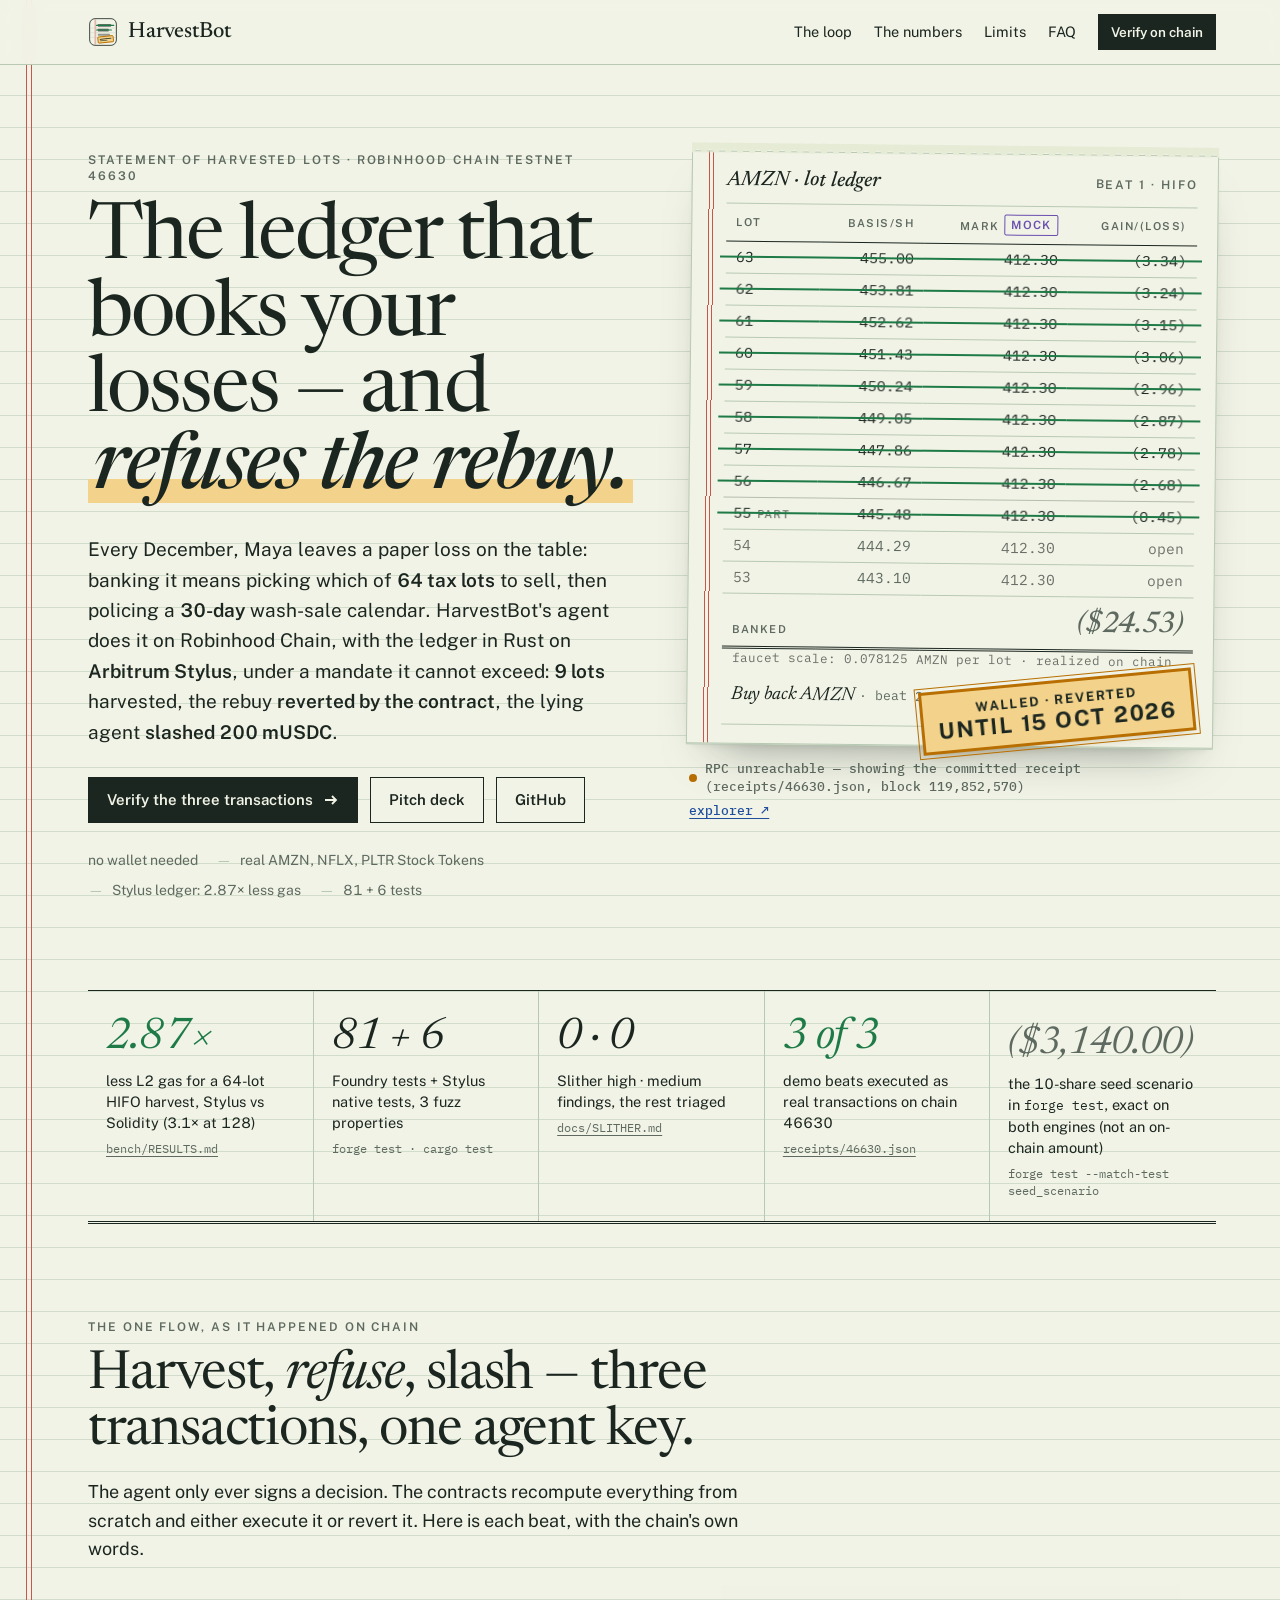
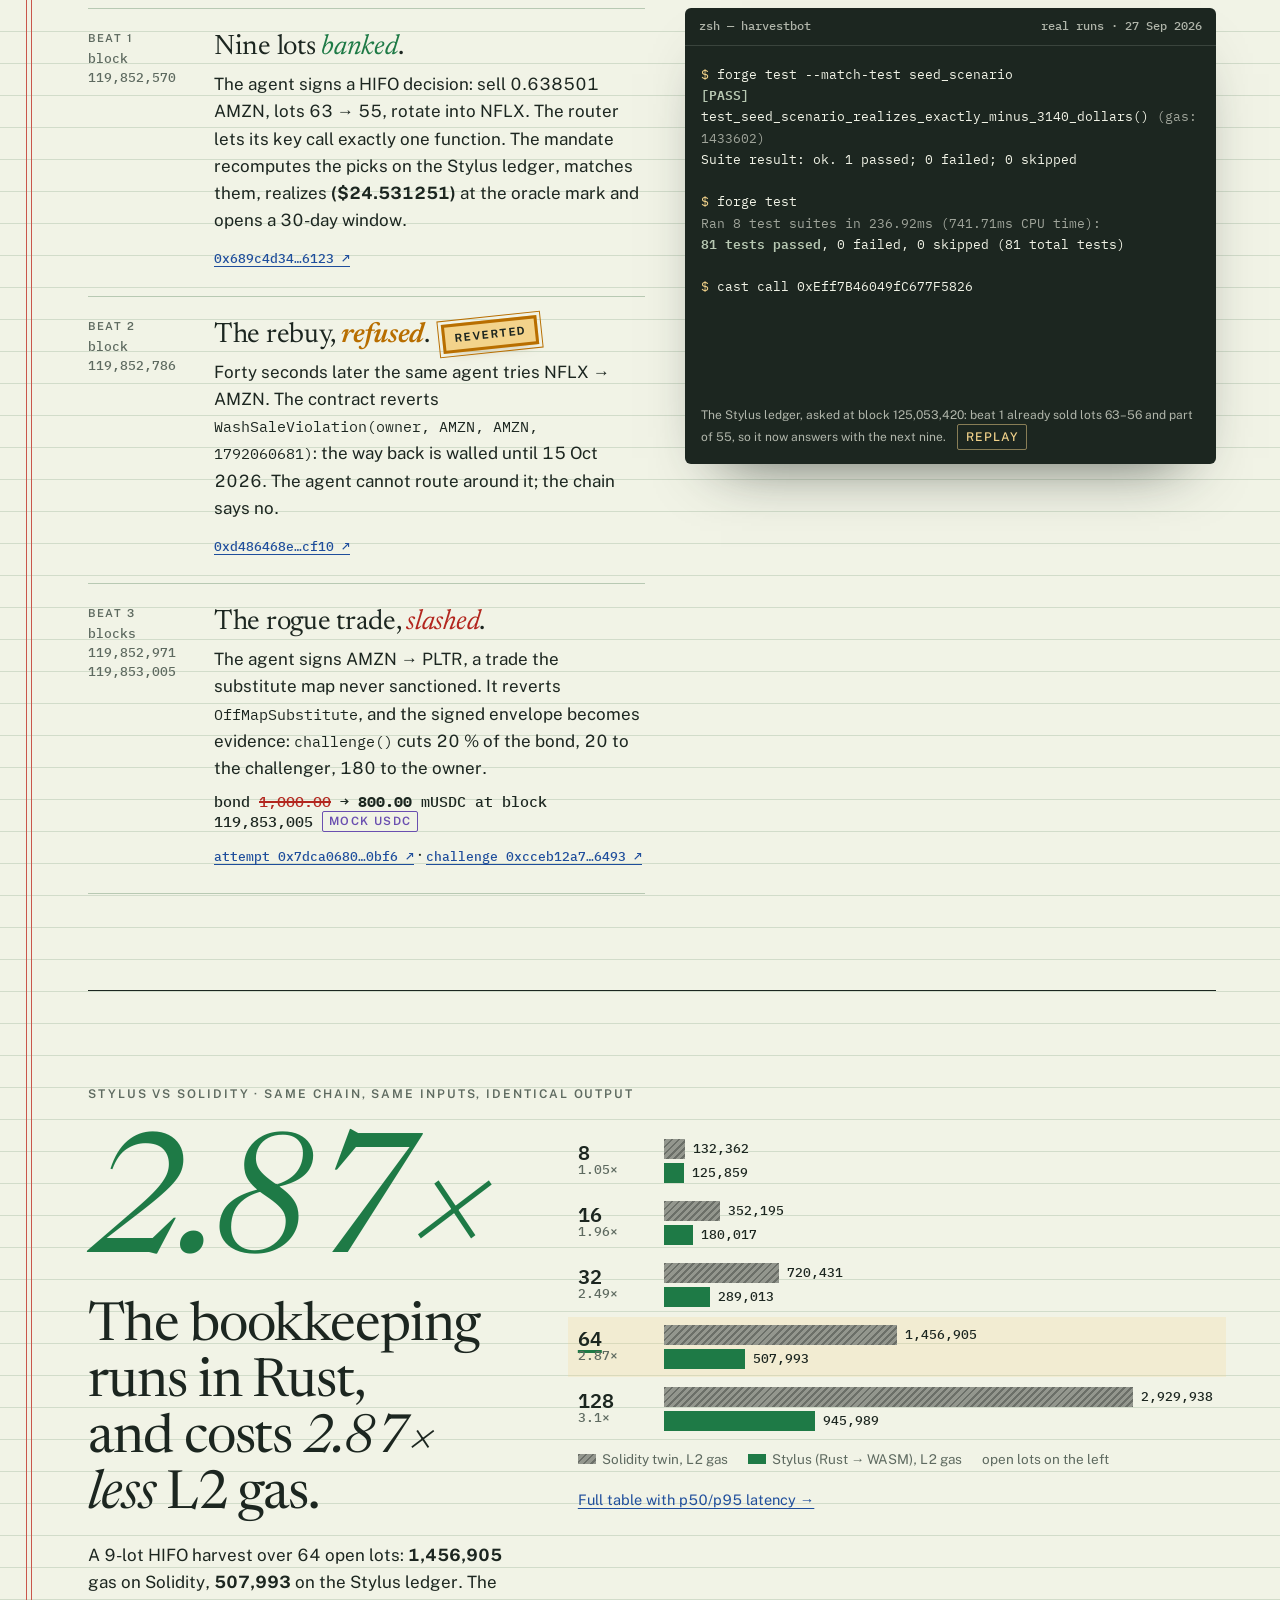
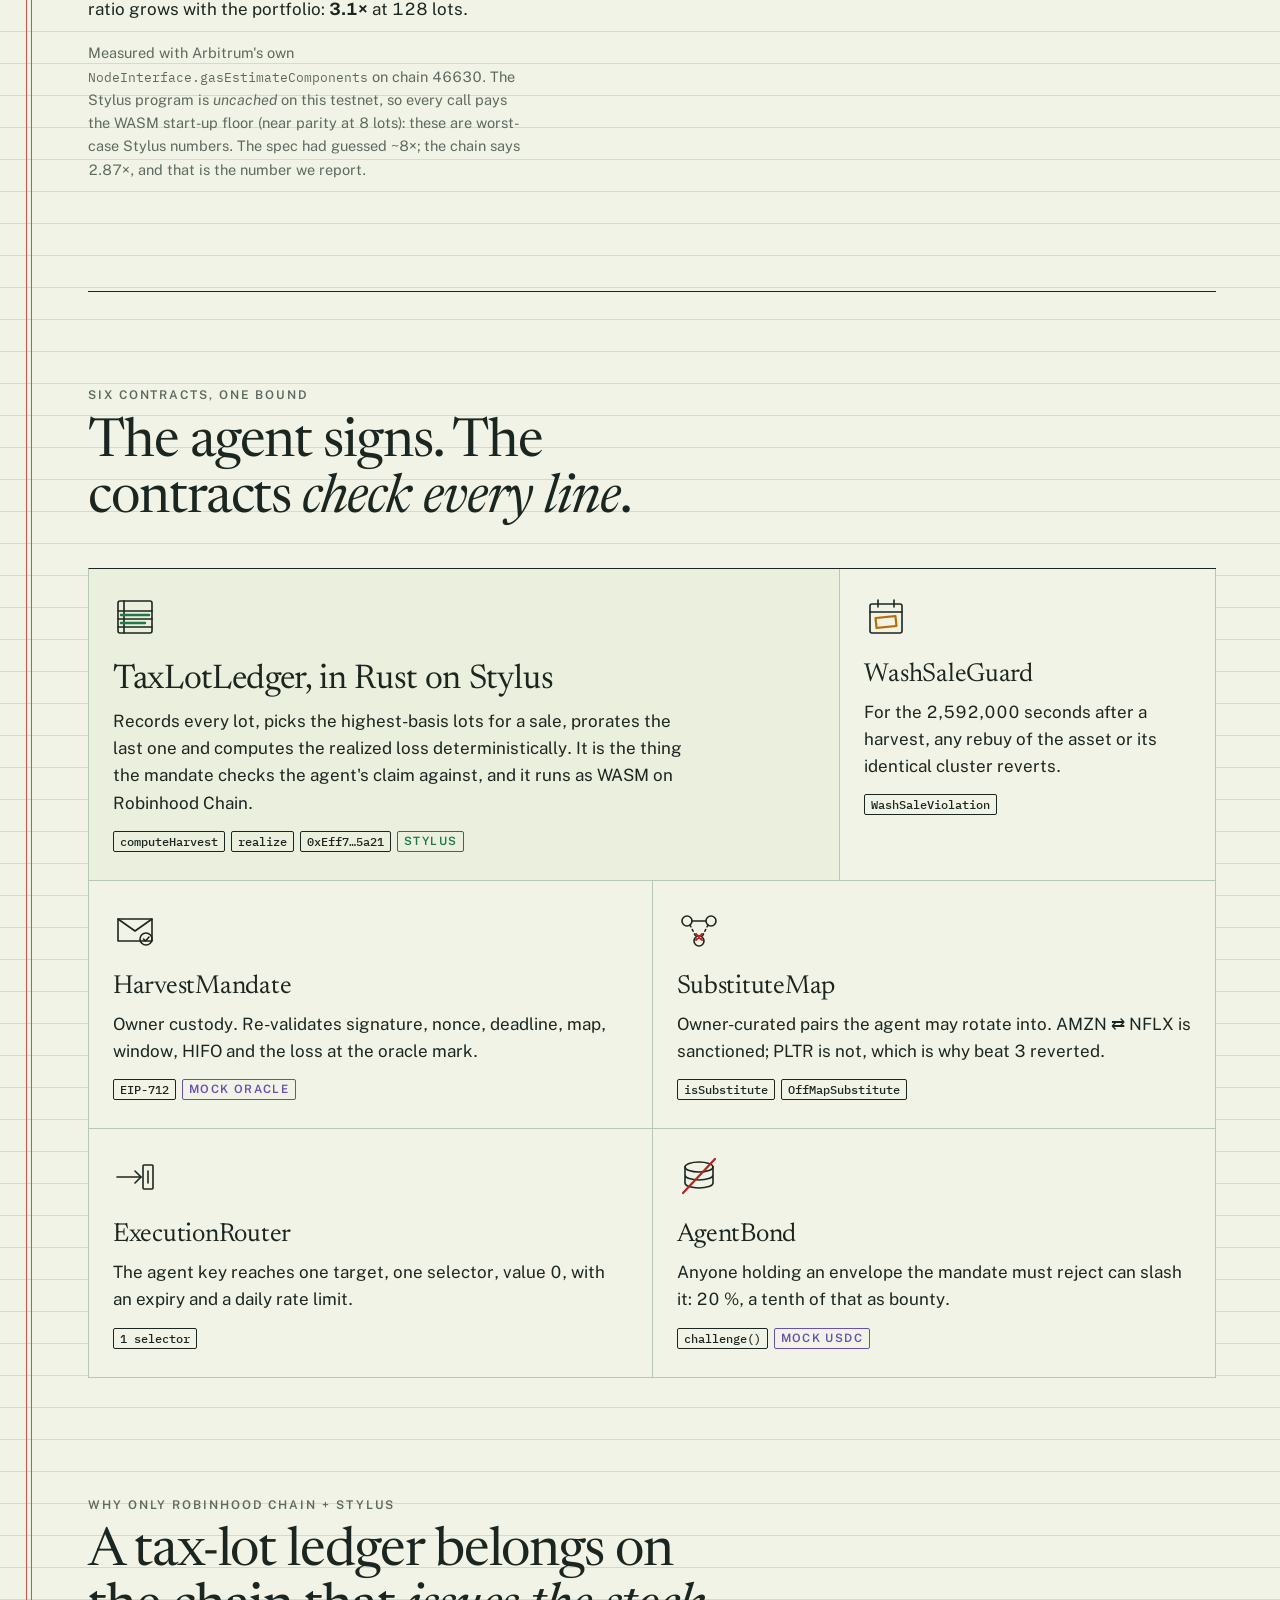
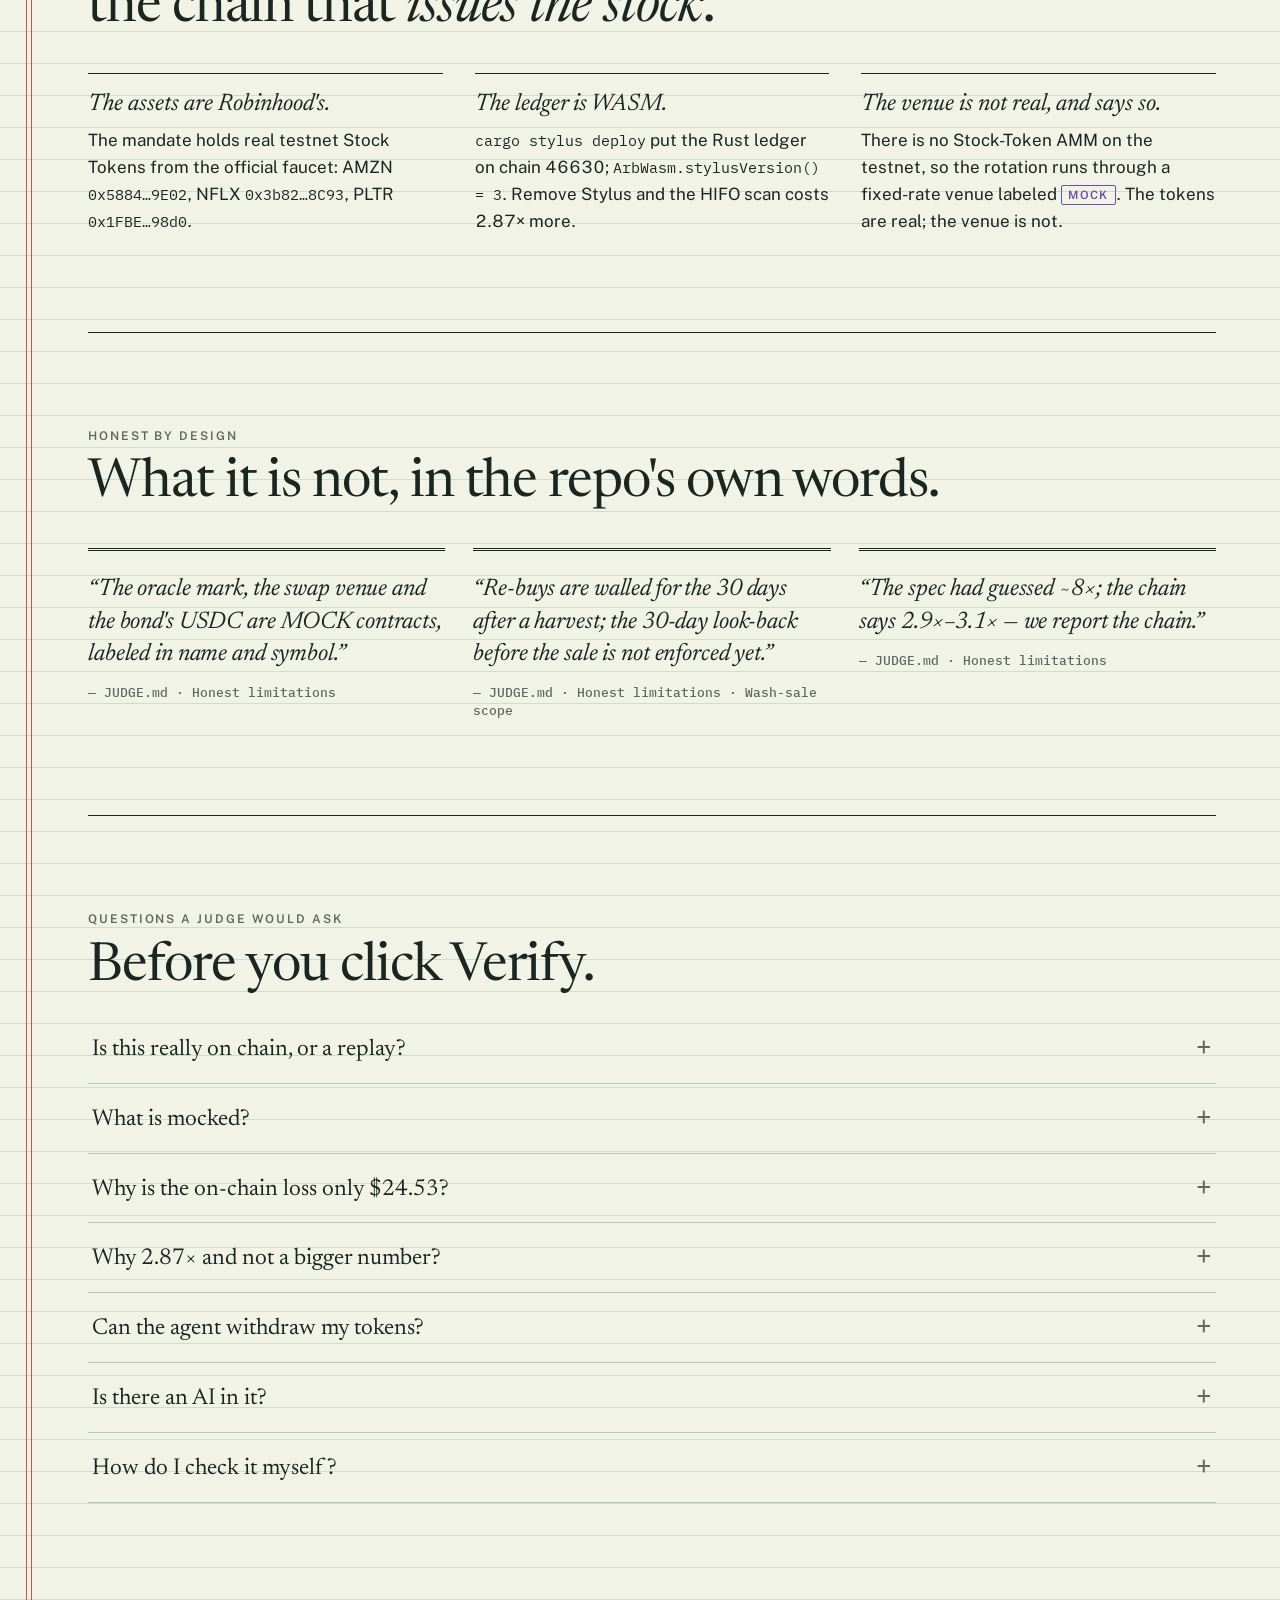
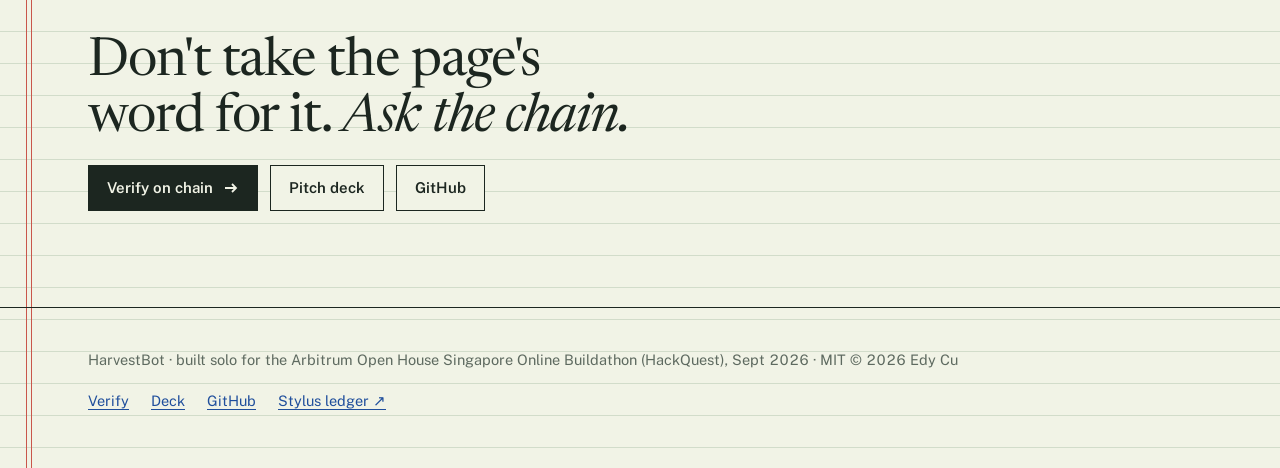
==== commit 77946342: "fix(site): flat-token fallbacks where color-mix() is unsupported (Solidity bars, nav, deck), Stylus " ====
--- a/site/index.html
+++ b/site/index.html
@@ -209,6 +209,14 @@
   .receipts > div { border-right: 0; }
   .nav-links { gap: 12px; }
 }
+/* No color-mix() (Chrome <111, Safari <16.2, Firefox <113): a var() inside an unsupported function voids the whole
+   declaration at computed time, so the bars/nav would render transparent. Re-state them with flat tokens. */
+@supports not (color: color-mix(in srgb, red 50%, blue)) {
+  .bar.sol, .legend .ls { background: repeating-linear-gradient(135deg, var(--before) 0 2px, var(--paper-2) 2px 5px); }
+  .bar-row.key, .cell.lead { background: var(--paper-2); }
+  .term-bar, .term-foot { color: var(--rule); }
+  .term .dim { color: var(--rule); opacity: .8; }
+}
 </style>
 </head>
 <body>
@@ -229,13 +237,13 @@
   <div>
     <div class="label">Statement of harvested lots · Robinhood Chain testnet 46630</div>
     <h1 id="h1">The ledger that books your losses — and <span class="hl">refuses the rebuy.</span></h1>
-    <p class="sub">Every December, Maya leaves a paper loss on the table: banking it means picking which of <b>64 tax lots</b> to sell, then policing a <b>30-day</b> wash-sale calendar. HarvestBot's agent does it on Robinhood Chain, under a mandate it cannot exceed: <b>9 lots</b> harvested, the rebuy <b>reverted by the contract</b>, the lying agent <b>slashed 200 mUSDC</b>.</p>
+    <p class="sub">Every December, Maya leaves a paper loss on the table: banking it means picking which of <b>64 tax lots</b> to sell, then policing a <b>30-day</b> wash-sale calendar. HarvestBot's agent does it on Robinhood Chain, with the ledger in Rust on <b>Arbitrum Stylus</b>, under a mandate it cannot exceed: <b>9 lots</b> harvested, the rebuy <b>reverted by the contract</b>, the lying agent <b>slashed 200 mUSDC</b>.</p>
     <div class="ctas">
       <a class="btn ink" href="verify/">Verify the three transactions <svg class="arr" viewBox="0 0 16 16" fill="none" stroke="currentColor" stroke-width="1.8" aria-hidden="true"><path d="M2 8h11M9 4l4 4-4 4"/></svg></a>
       <a class="btn" href="deck/">Pitch deck</a>
       <a class="btn" href="https://github.com/edycutjong/harvestbot">GitHub</a>
     </div>
-    <div class="proof"><span>no wallet needed</span><span>real AMZN, NFLX, PLTR Stock Tokens</span><span>81 + 6 tests</span></div>
+    <div class="proof"><span>no wallet needed</span><span>real AMZN, NFLX, PLTR Stock Tokens</span><span>Stylus ledger: 2.87× less gas</span><span>81 + 6 tests</span></div>
   </div>
 
   <div class="sheet-wrap">
--- a/site/assets/ledger.css
+++ b/site/assets/ledger.css
@@ -140,3 +140,14 @@
   .nav, .skip { display: none; }
   body { background-image: none; }
 }
+
+/* No color-mix() (Chrome <111, Safari <16.2, Firefox <113): a var() inside an unsupported function voids the whole
+   declaration at computed time, so the bars/nav would render transparent. Re-state them with flat tokens. */
+@supports not (color: color-mix(in srgb, red 50%, blue)) {
+  body { background-image:
+    linear-gradient(to right, transparent 26px, var(--margin) 26px, var(--margin) 27.5px, transparent 27.5px,
+                    transparent 31px, var(--margin) 31px, var(--margin) 32.5px, transparent 32.5px),
+    repeating-linear-gradient(to bottom, transparent 0 calc(var(--row) - 1px), var(--paper-2) calc(var(--row) - 1px) var(--row)); }
+  .nav { background: var(--bg); }
+  .ledger tr:nth-child(8n) td { border-bottom-color: var(--rule); }
+}
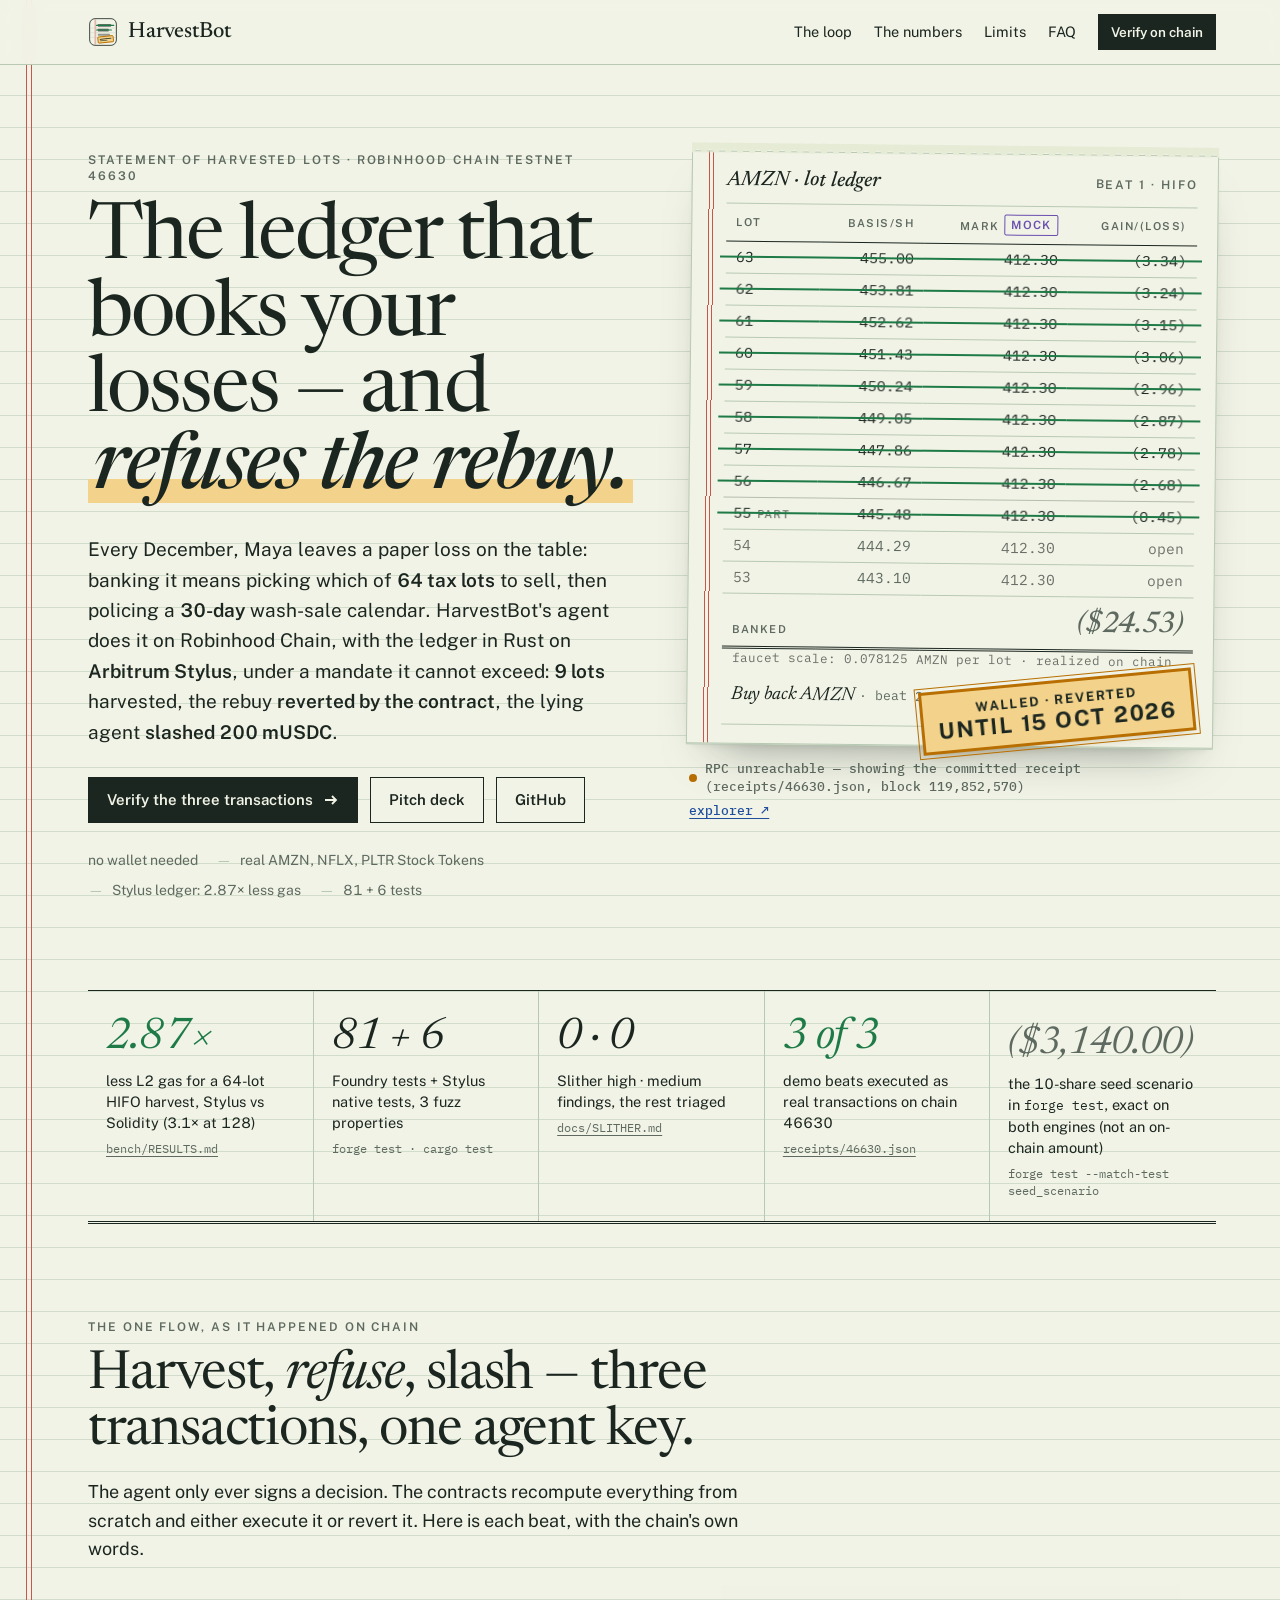
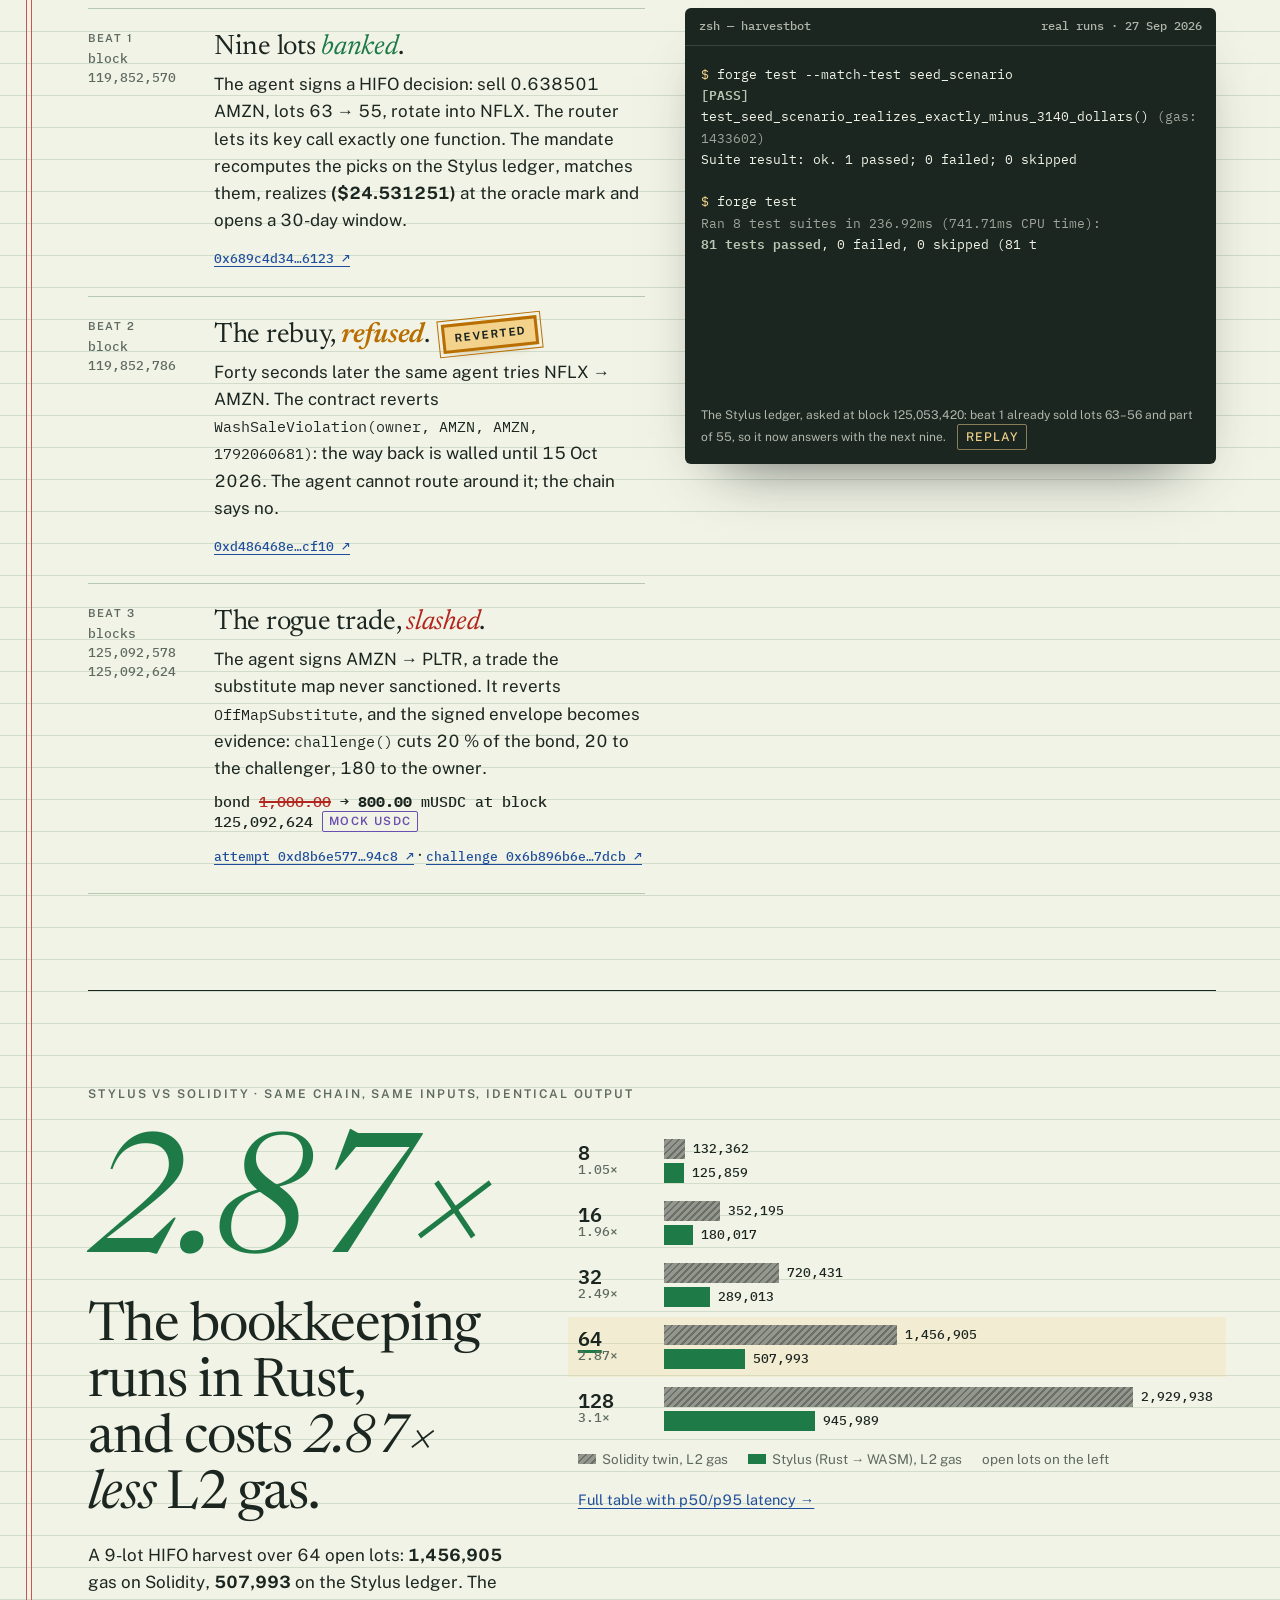
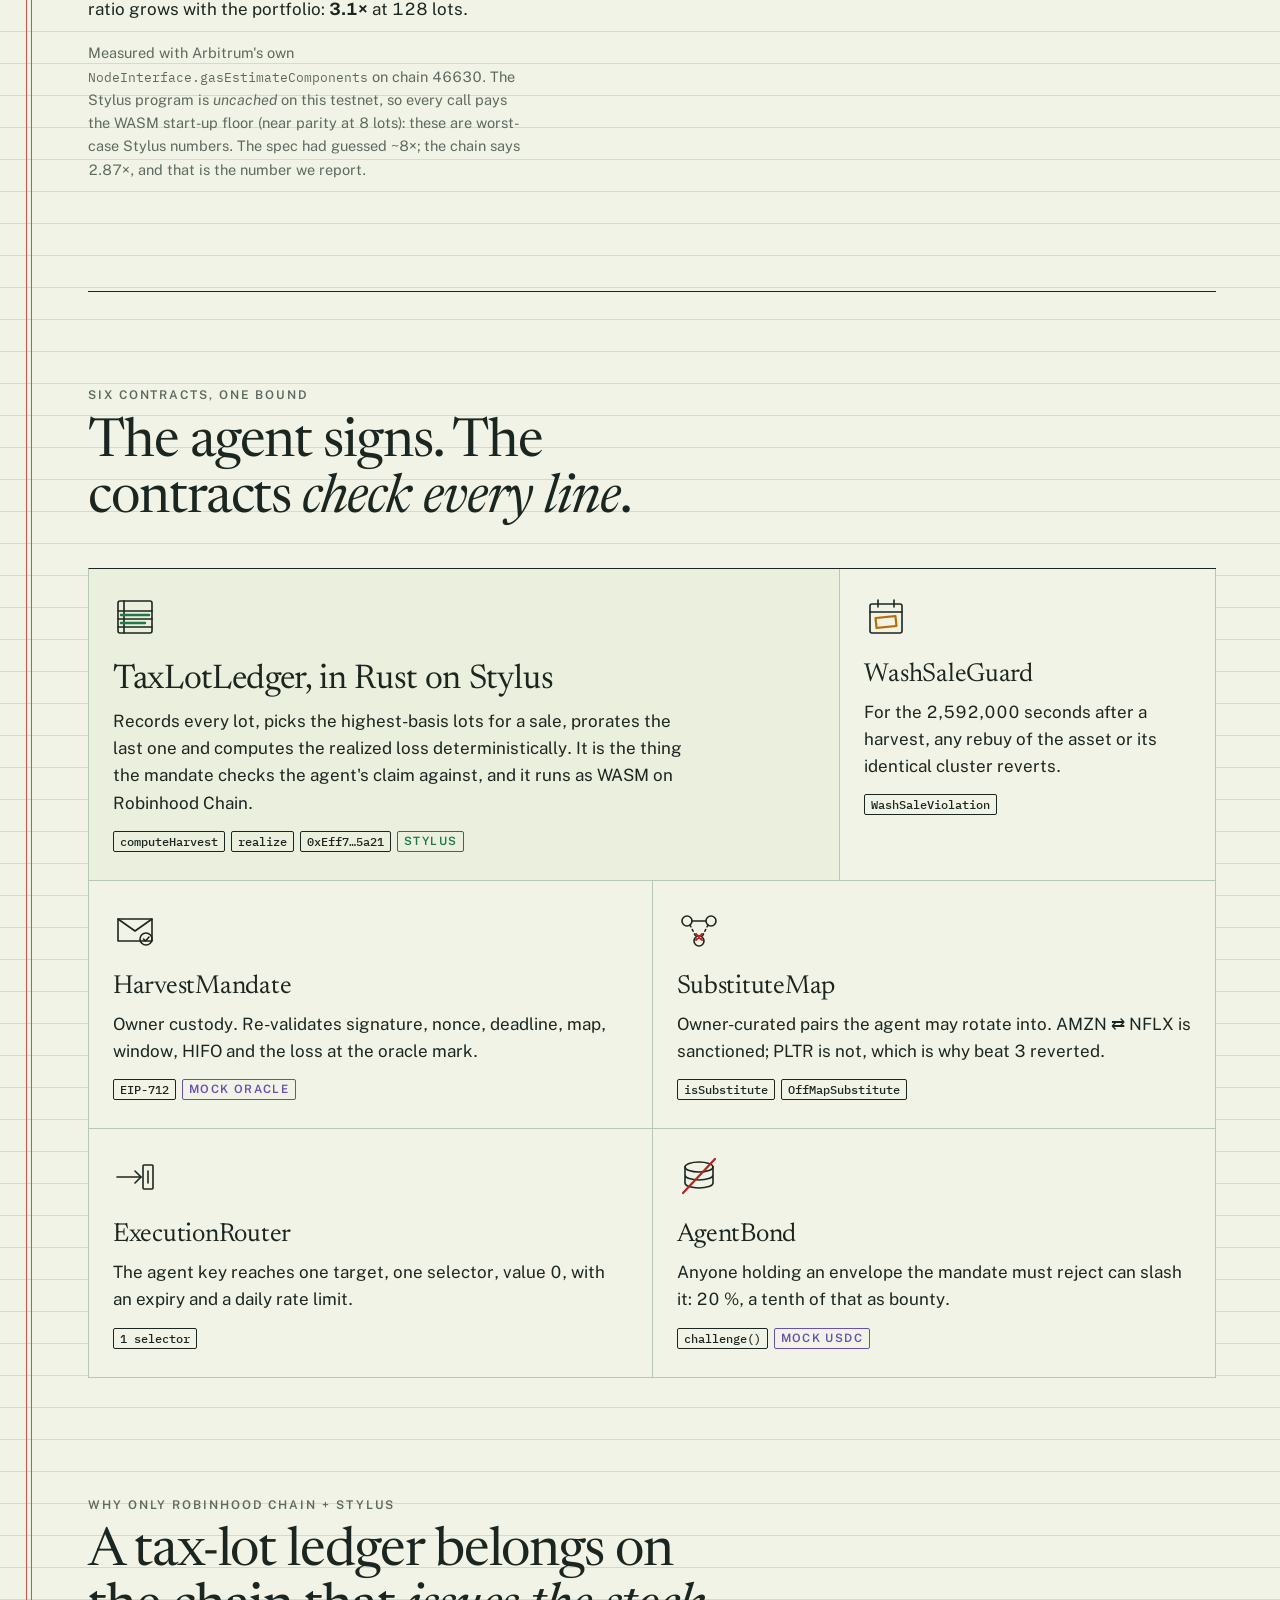
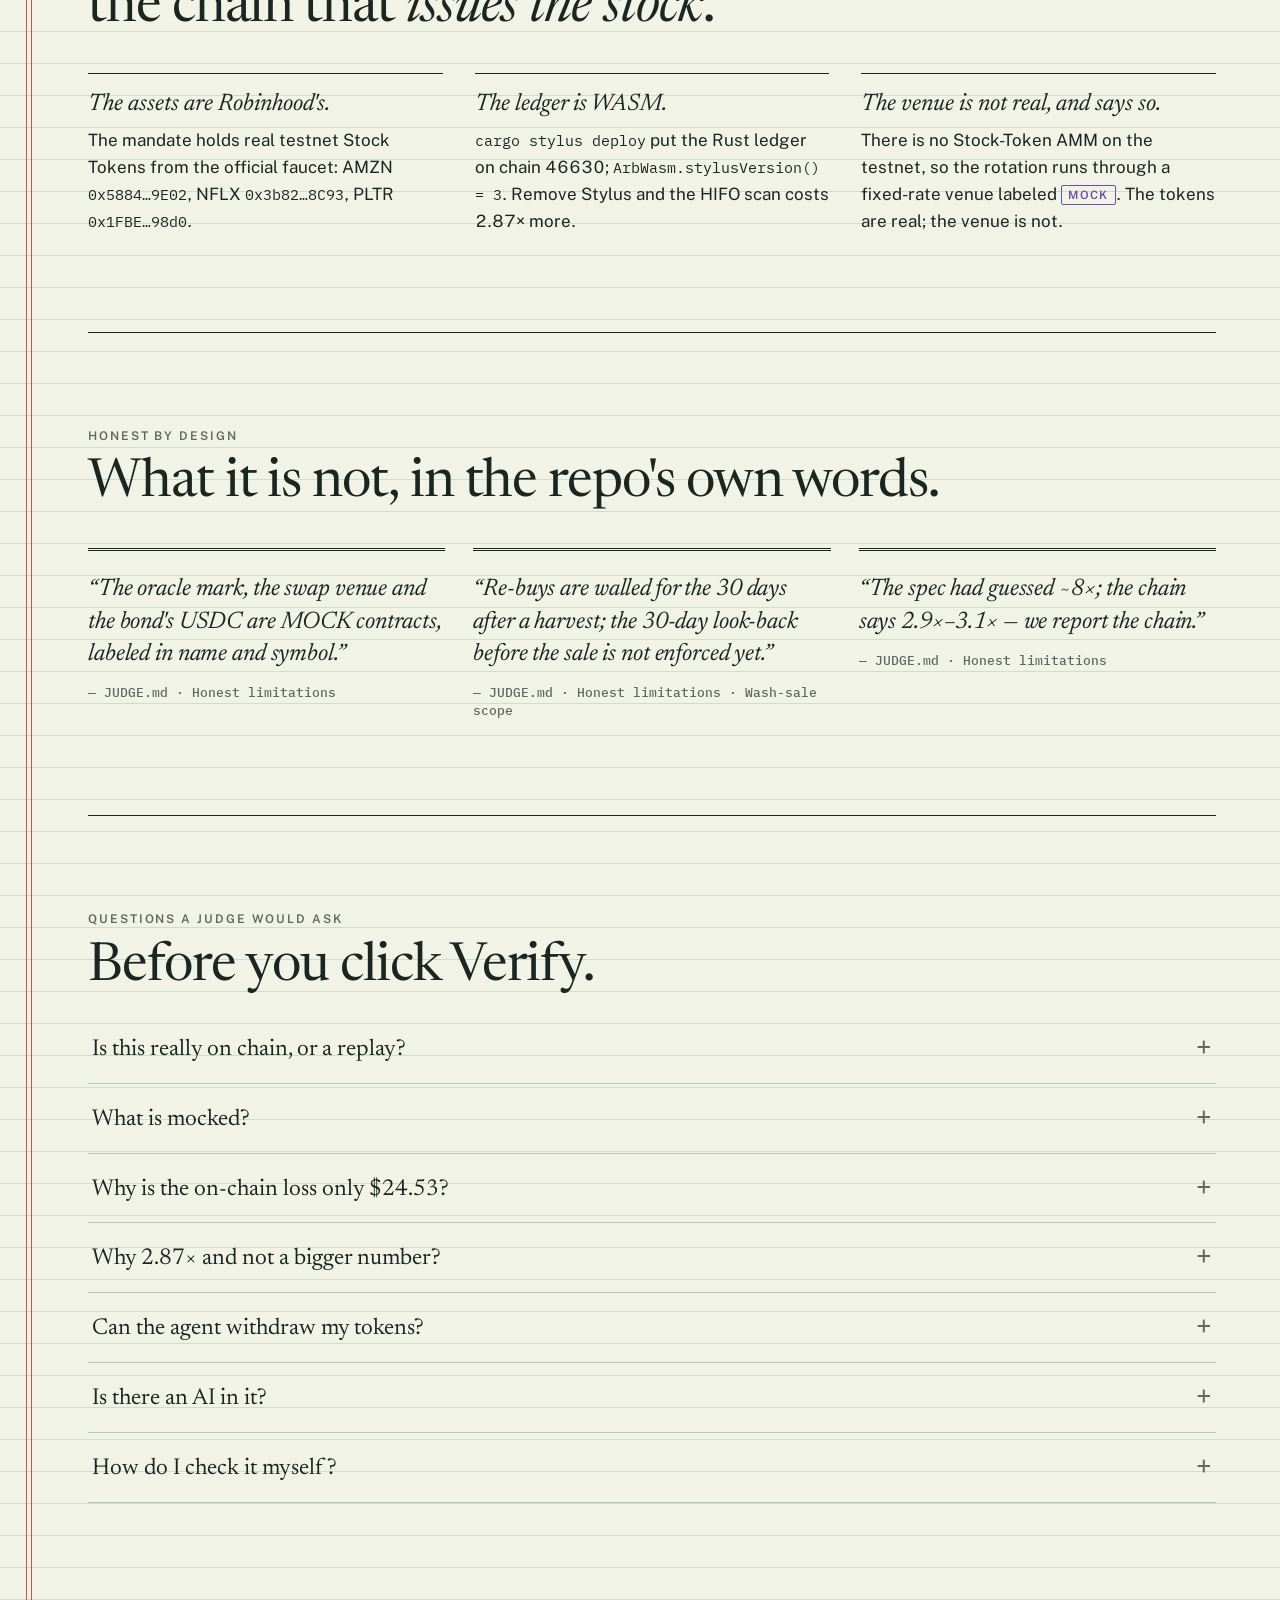
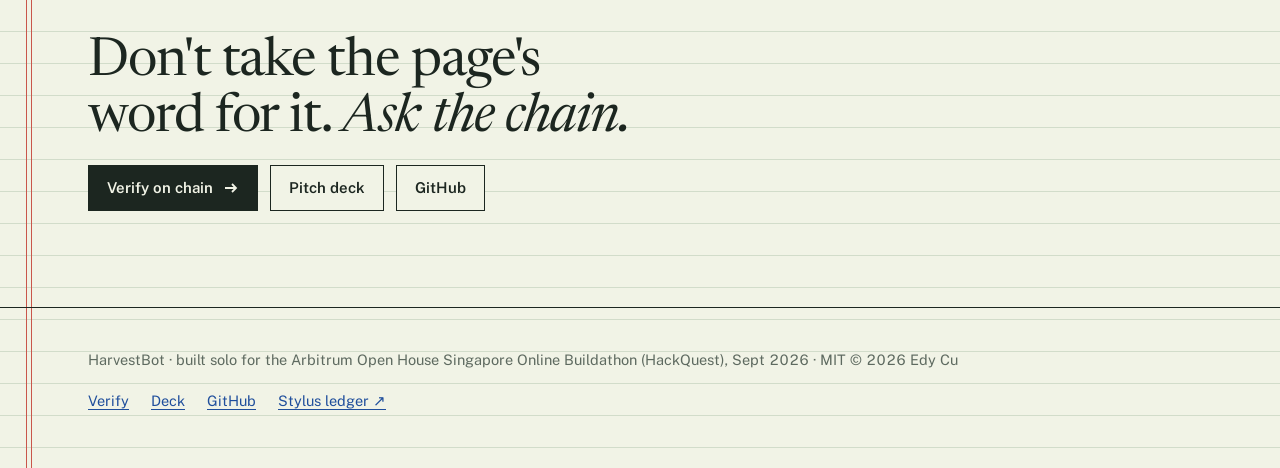
==== commit fbd6cb7e: "feat(site): /verify and landing read the hardened bond and the re-run beat 3; retired V1 labeled" ====
--- a/site/index.html
+++ b/site/index.html
@@ -308,13 +308,13 @@
         </div>
       </article>
       <article class="entry slashed">
-        <div class="when"><b>Beat 3</b>blocks<br>119,852,971<br>119,853,005</div>
+        <div class="when"><b>Beat 3</b>blocks<br>125,092,578<br>125,092,624</div>
         <div>
           <h3>The rogue trade, <em>slashed</em>.</h3>
           <p>The agent signs AMZN → PLTR, a trade the substitute map never sanctioned. It reverts <code>OffMapSubstitute</code>, and the signed envelope becomes evidence: <code>challenge()</code> cuts 20&nbsp;% of the bond, 20 to the challenger, 180 to the owner.</p>
-          <p class="bond">bond <s>1,000.00</s> → <b>800.00</b> mUSDC at block 119,853,005 <span class="chip mock">mock usdc</span></p>
-          <a class="tx" href="https://explorer.testnet.chain.robinhood.com/tx/0x7dca068071e91ca95b992d62eb3096ec465b8bae8fd939f1baf426902d990bf6">attempt 0x7dca0680…0bf6 ↗</a> ·
-          <a class="tx" href="https://explorer.testnet.chain.robinhood.com/tx/0xcceb12a766ef6c8f4e861f9c7ac6f30cb495044f5032cec3fec4127c87066493">challenge 0xcceb12a7…6493 ↗</a>
+          <p class="bond">bond <s>1,000.00</s> → <b>800.00</b> mUSDC at block 125,092,624 <span class="chip mock">mock usdc</span></p>
+          <a class="tx" href="https://explorer.testnet.chain.robinhood.com/tx/0xd8b6e5779f53a1cc157a9962c8546e0e5bdef3cc1e62f441458a19359c5994c8">attempt 0xd8b6e577…94c8 ↗</a> ·
+          <a class="tx" href="https://explorer.testnet.chain.robinhood.com/tx/0x6b896b6e5aa1895b8084c1000997fcb4daa219de24f2d0219e8debfdc51e7dcb">challenge 0x6b896b6e…7dcb ↗</a>
         </div>
       </article>
     </div>
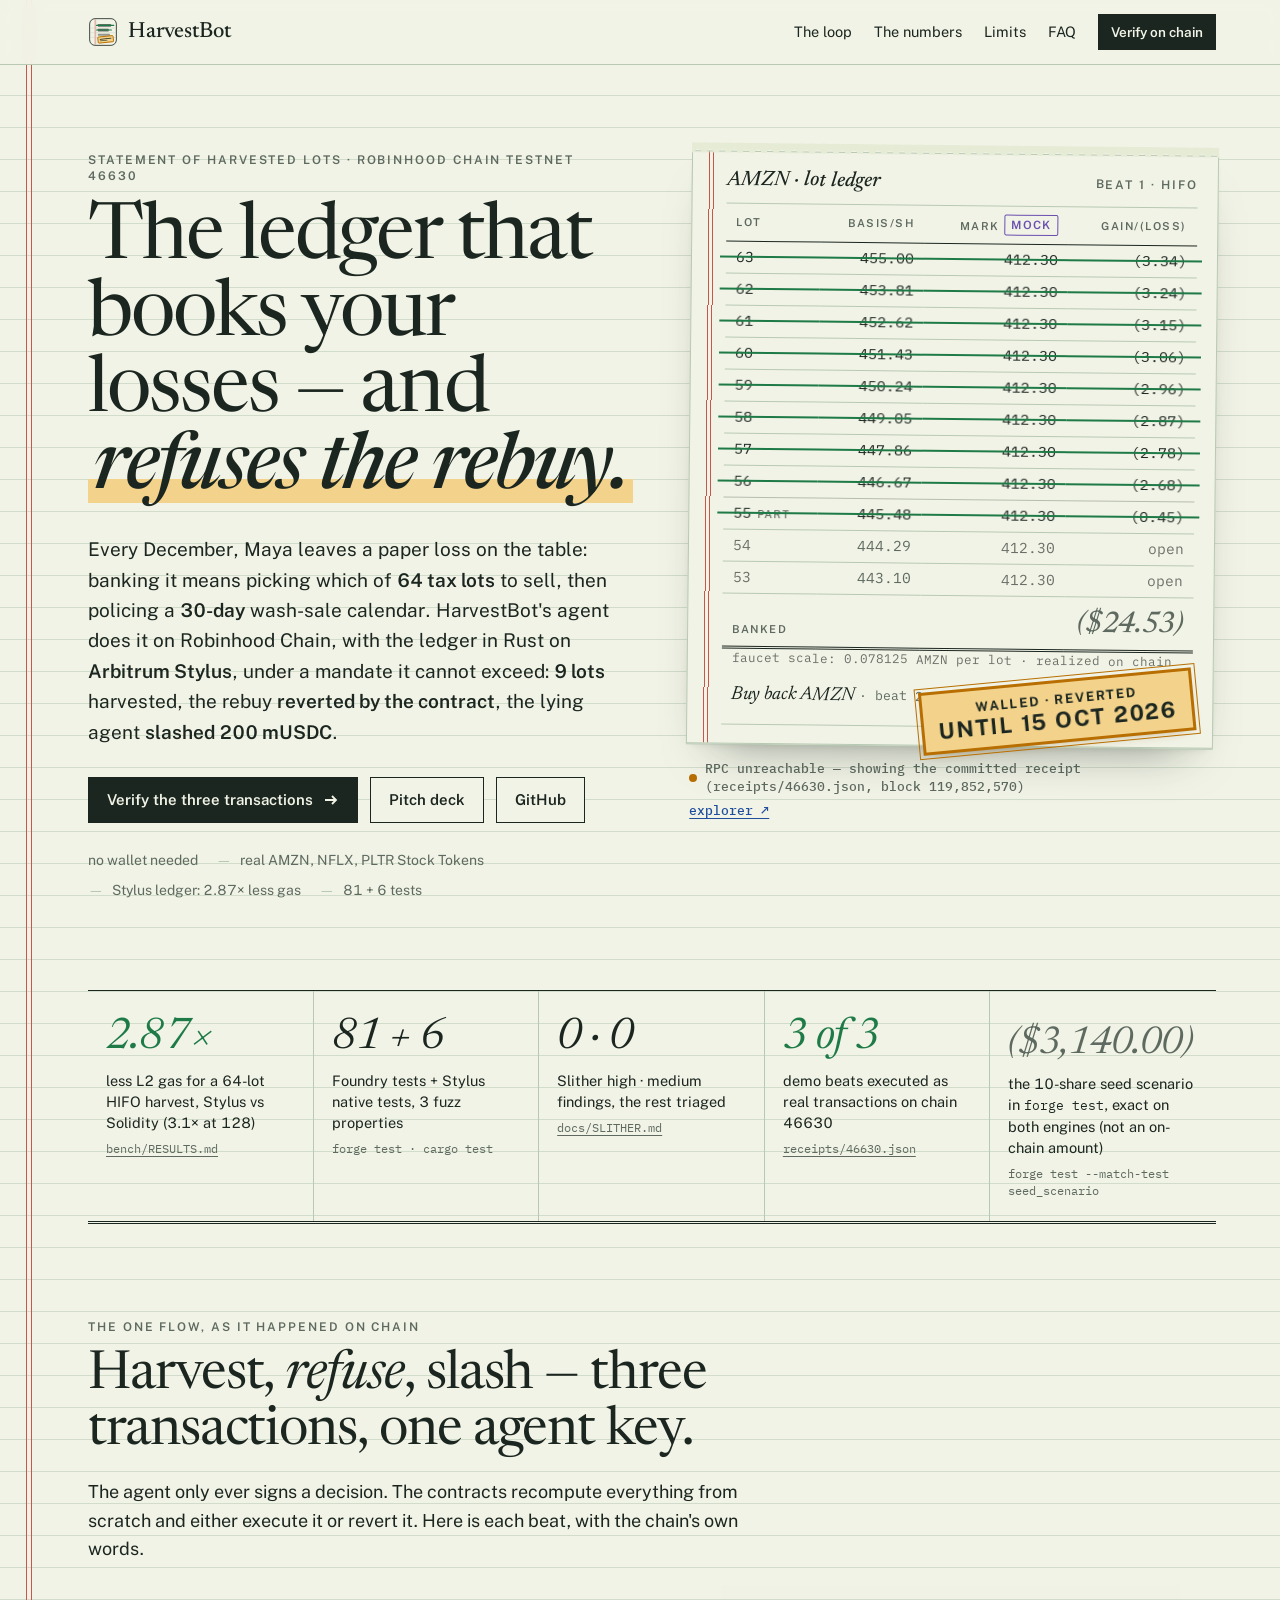
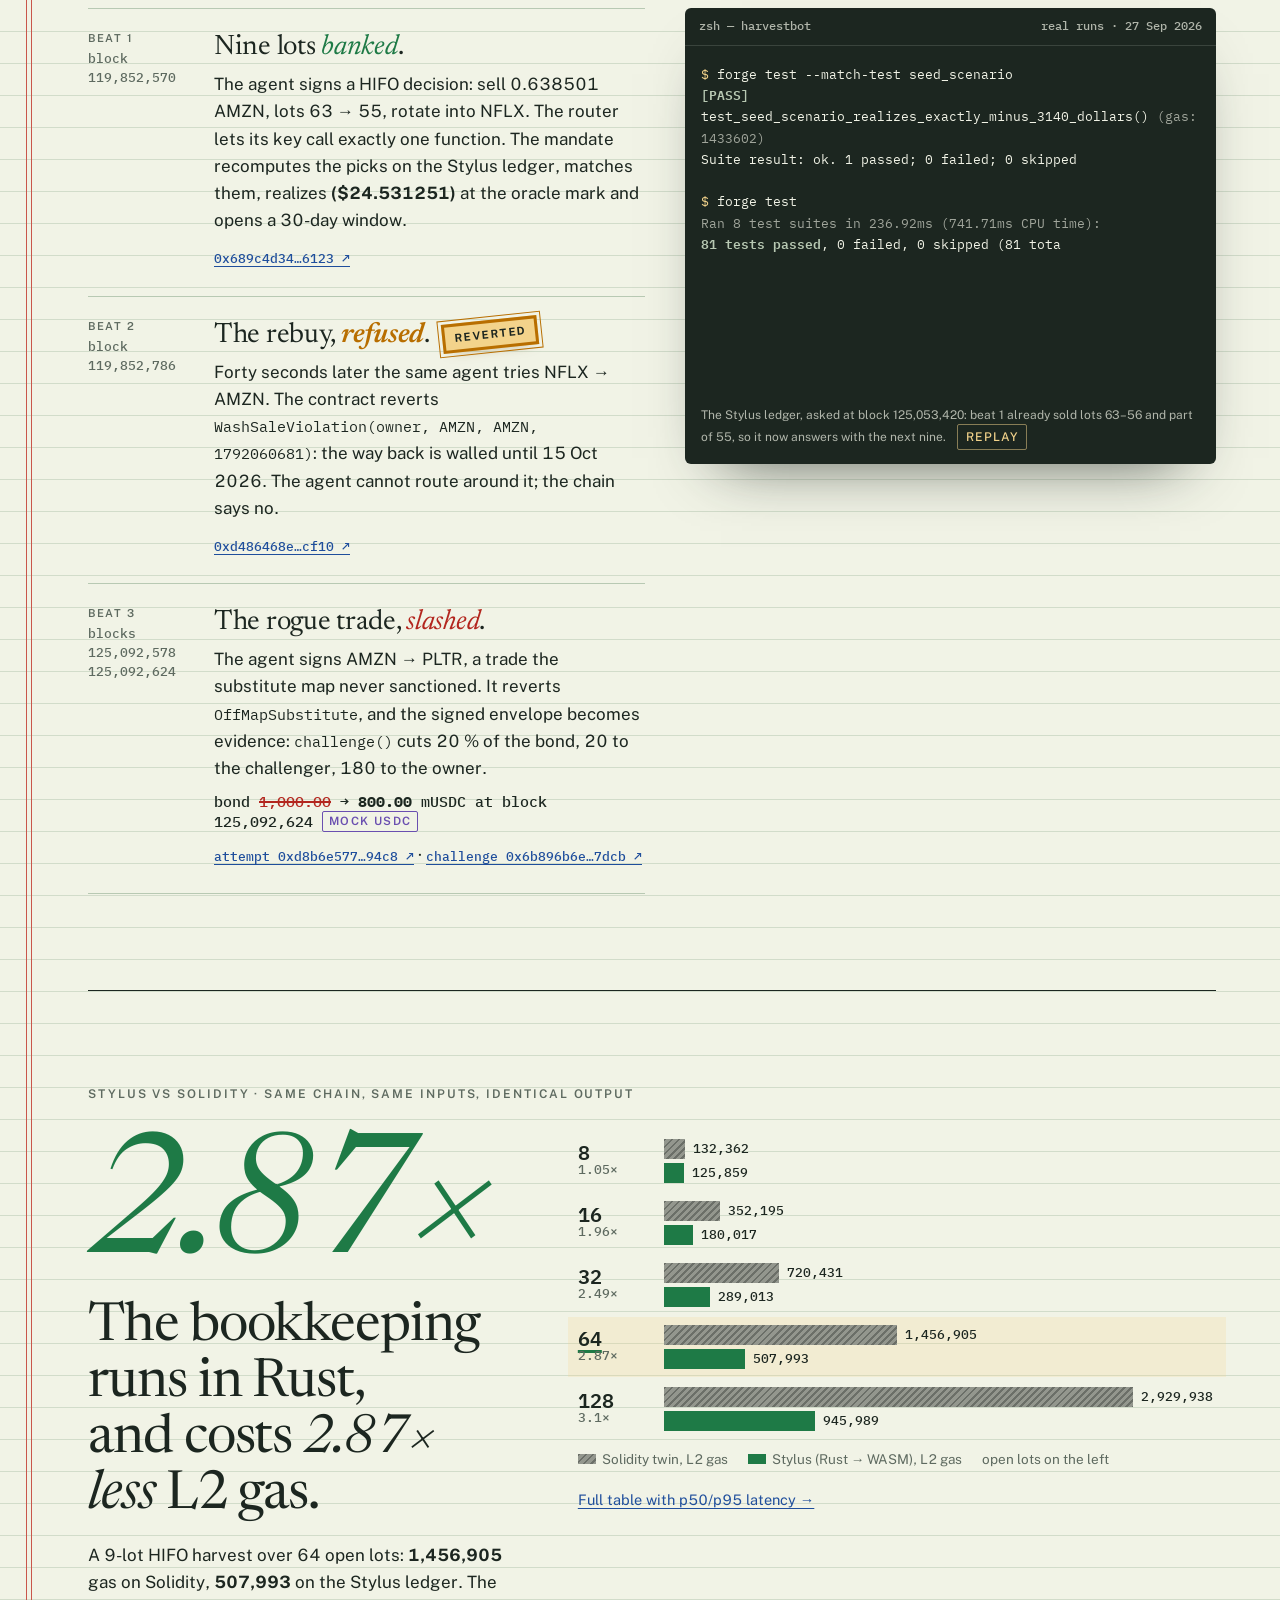
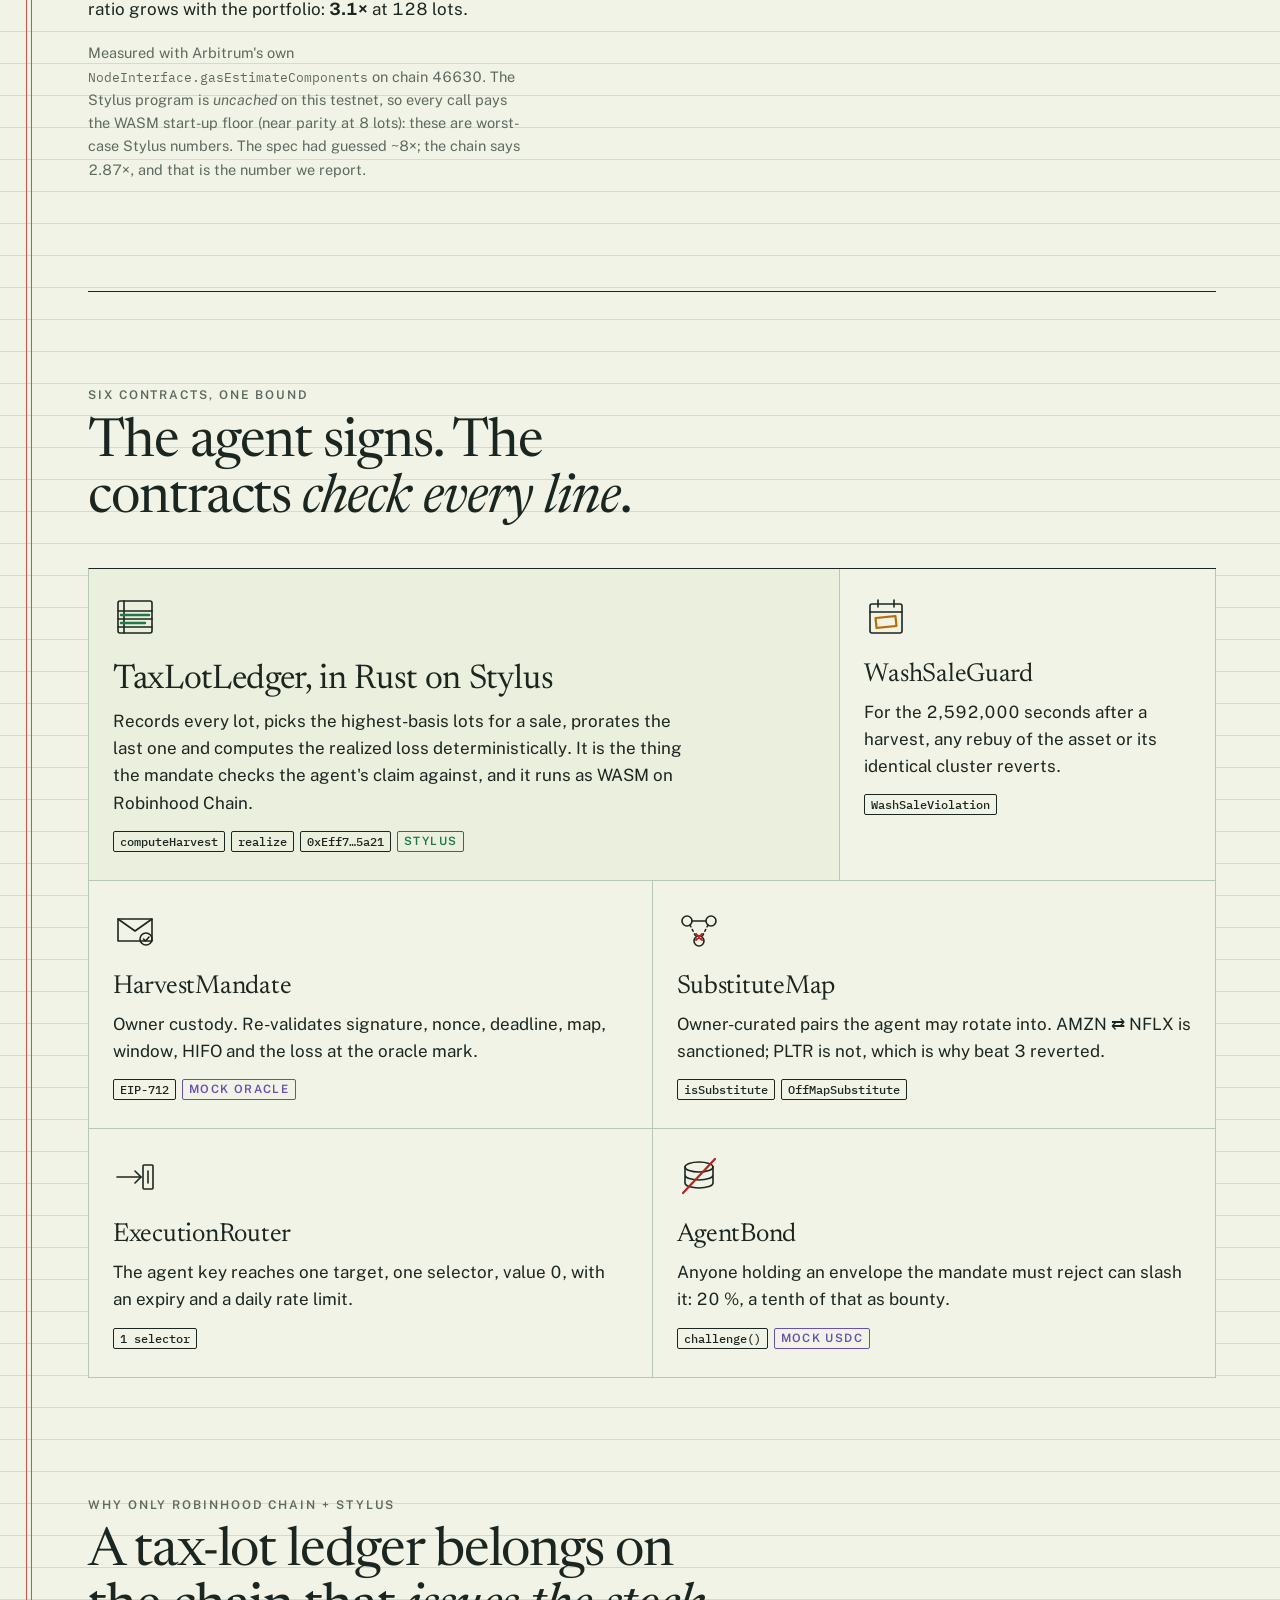
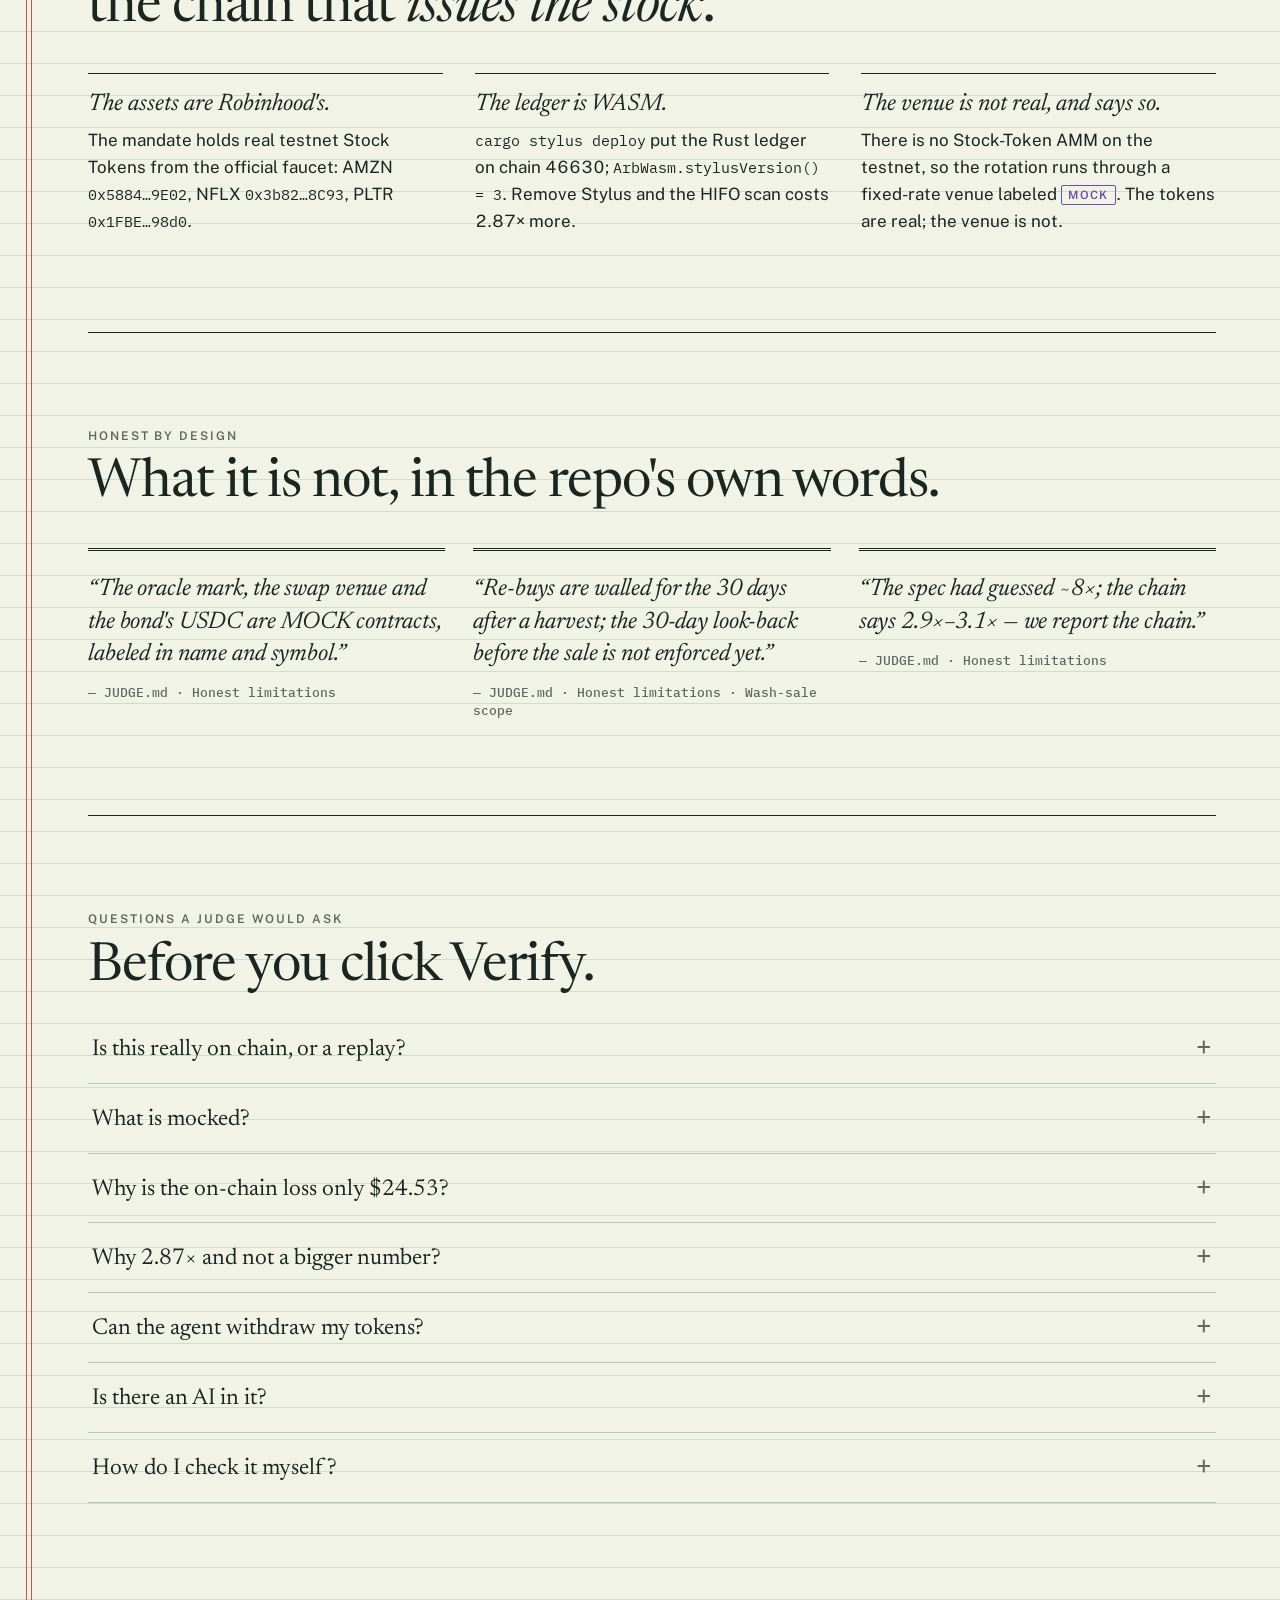
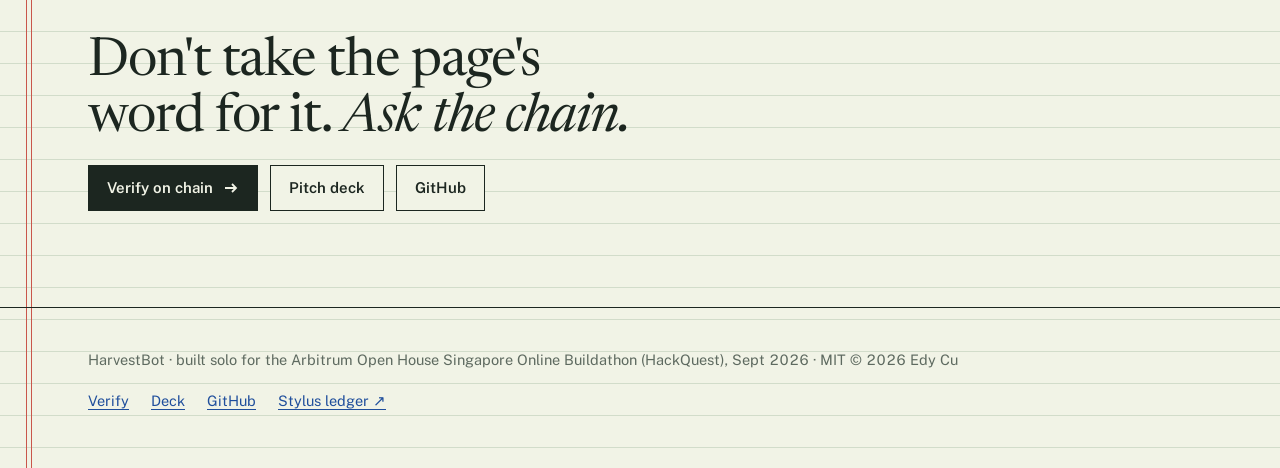
==== commit 7356bcdf: "chore(site): move to harvestbot.edycu.dev — links, OG URLs, deck QR, vercel.app redirect, Vercel dep" ====
--- a/site/index.html
+++ b/site/index.html
@@ -7,22 +7,22 @@
 <meta name="description" content="A tax-loss-harvesting agent for Robinhood tokenized stocks, bounded by an onchain mandate on Robinhood Chain. Stylus HIFO ledger: 2.87× less L2 gas at 64 lots.">
 <meta name="author" content="Edy Cu">
 <meta name="theme-color" content="#F1F3E6">
-<link rel="canonical" href="https://harvestbot.vercel.app/">
+<link rel="canonical" href="https://harvestbot.edycu.dev/">
 <link rel="icon" href="assets/icon.svg" type="image/svg+xml">
 <!-- OG image: bump ?v= whenever og-image.png is regenerated (platforms cache by URL) -->
 <meta property="og:type" content="website">
 <meta property="og:site_name" content="HarvestBot">
-<meta property="og:url" content="https://harvestbot.vercel.app/">
+<meta property="og:url" content="https://harvestbot.edycu.dev/">
 <meta property="og:title" content="HarvestBot — books your losses, refuses the rebuy">
 <meta property="og:description" content="Tax-loss harvesting agent on Robinhood Chain. Stylus HIFO ledger, 2.87× less gas. Rebuy reverted, rogue agent slashed.">
-<meta property="og:image" content="https://harvestbot.vercel.app/assets/og-image.png?v=1">
+<meta property="og:image" content="https://harvestbot.edycu.dev/assets/og-image.png?v=1">
 <meta property="og:image:width" content="1200">
 <meta property="og:image:height" content="630">
 <meta property="og:image:alt" content="HarvestBot: nine high-basis lots struck through in green ink; an amber stamp walls the rebuy until 15 Oct 2026.">
 <meta name="twitter:card" content="summary_large_image">
 <meta name="twitter:title" content="HarvestBot — books your losses, refuses the rebuy">
 <meta name="twitter:description" content="Tax-loss harvesting agent on Robinhood Chain. Stylus HIFO ledger, 2.87× less gas. Rebuy reverted, rogue agent slashed.">
-<meta name="twitter:image" content="https://harvestbot.vercel.app/assets/og-image.png?v=1">
+<meta name="twitter:image" content="https://harvestbot.edycu.dev/assets/og-image.png?v=1">
 <link rel="preconnect" href="https://fonts.googleapis.com">
 <link rel="preconnect" href="https://fonts.gstatic.com" crossorigin>
 <link rel="preconnect" href="https://rpc.testnet.chain.robinhood.com" crossorigin>
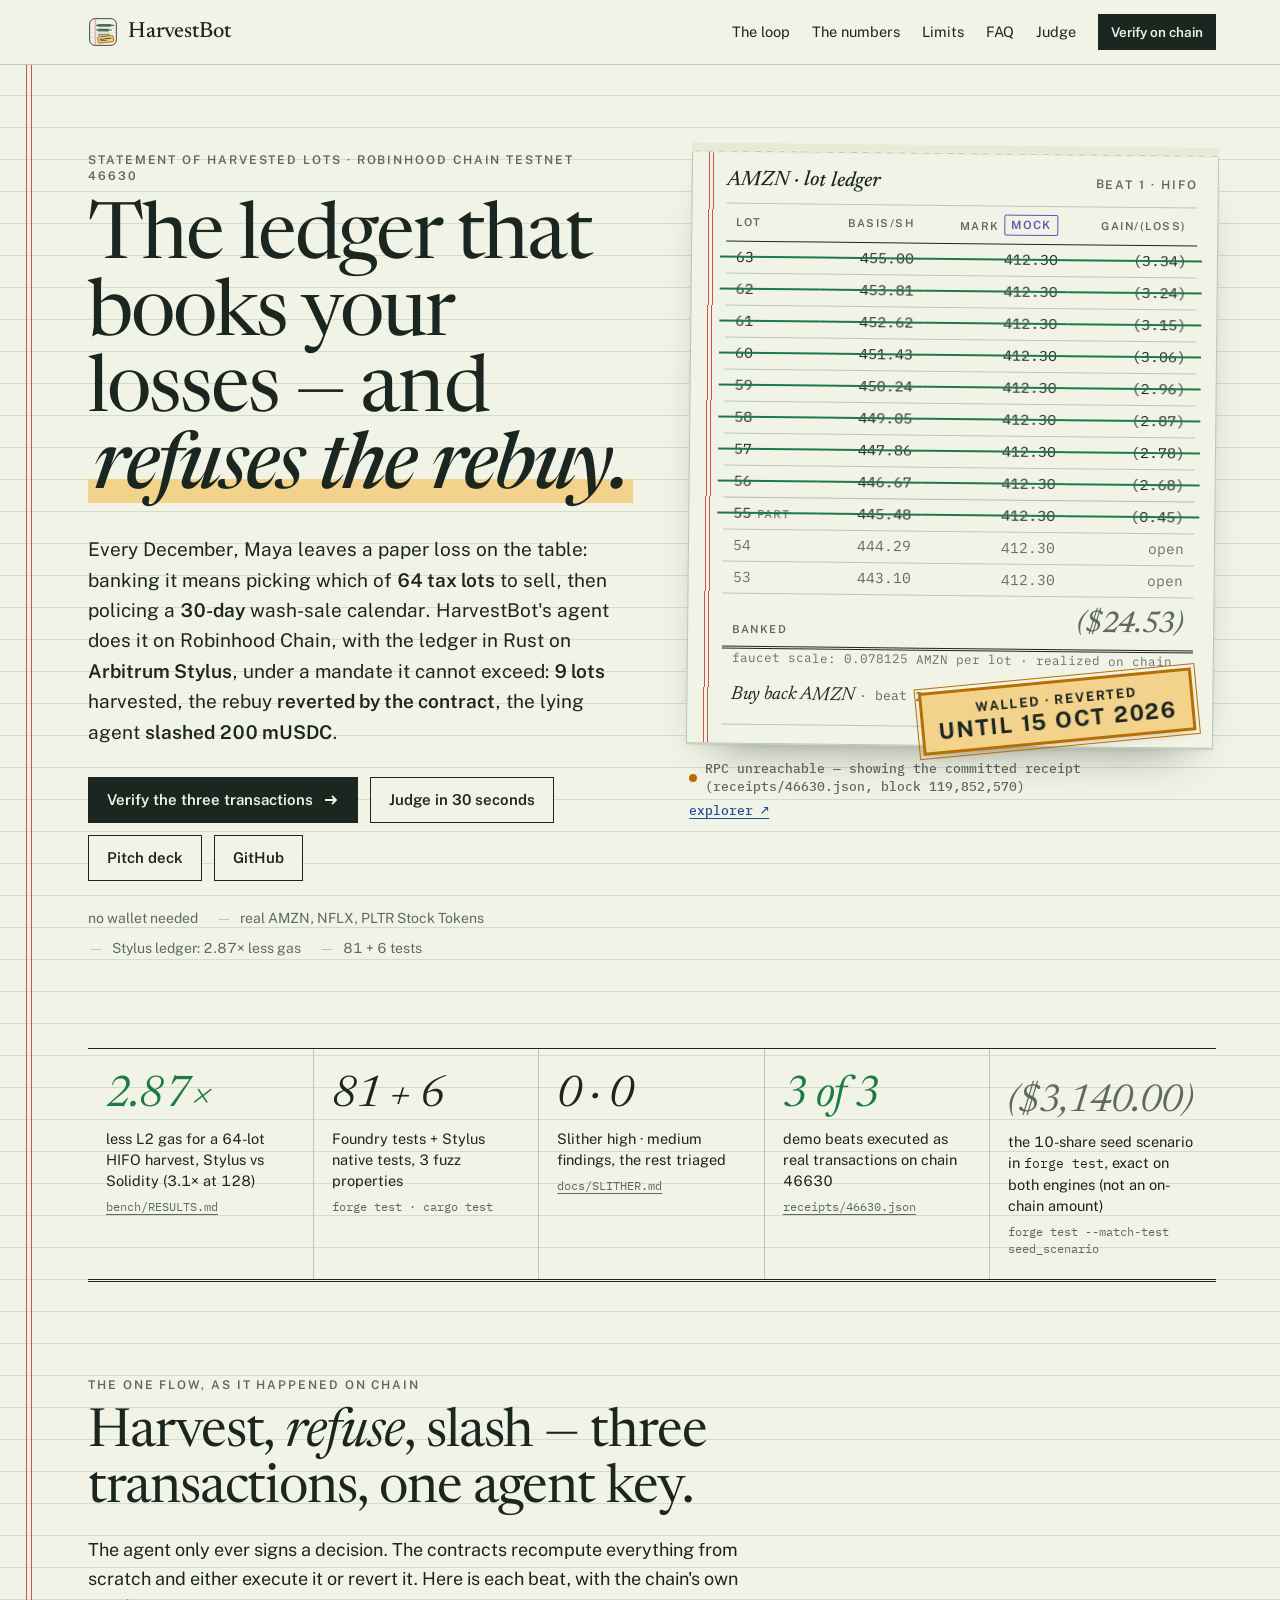
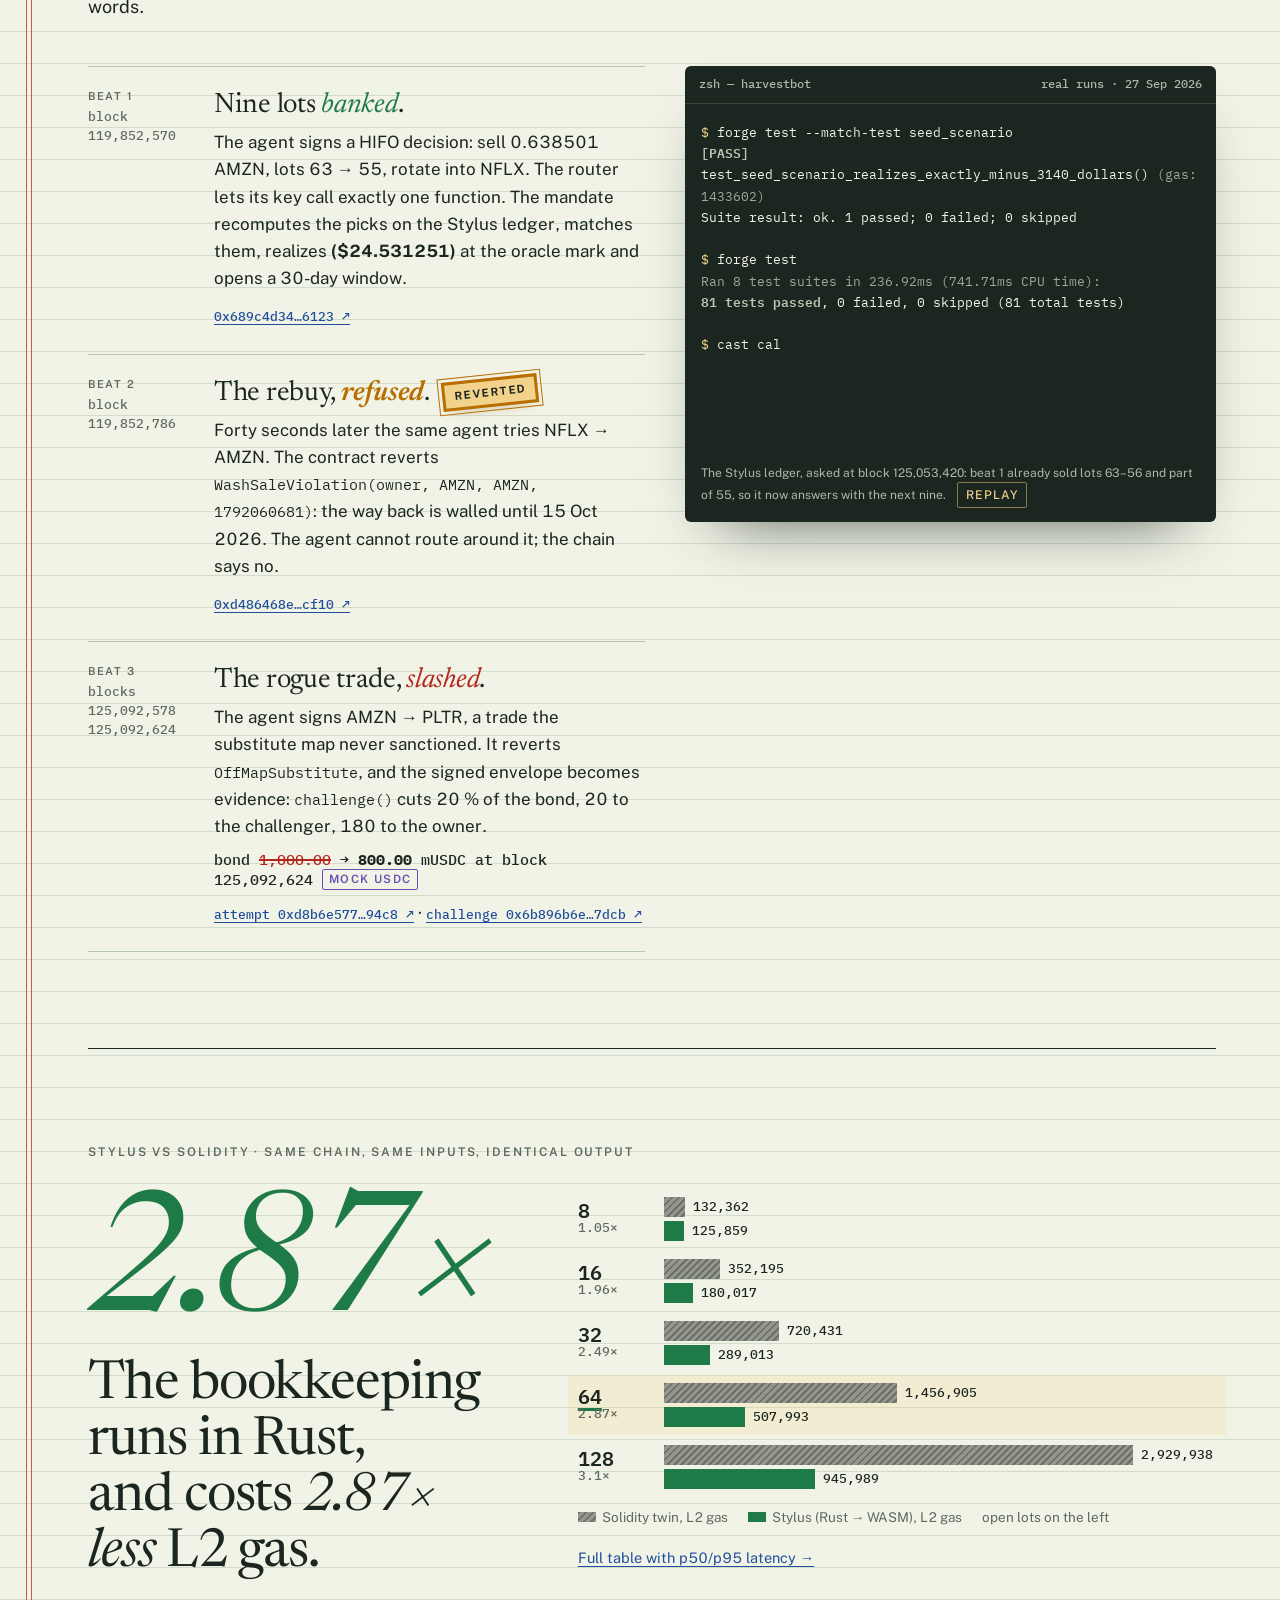
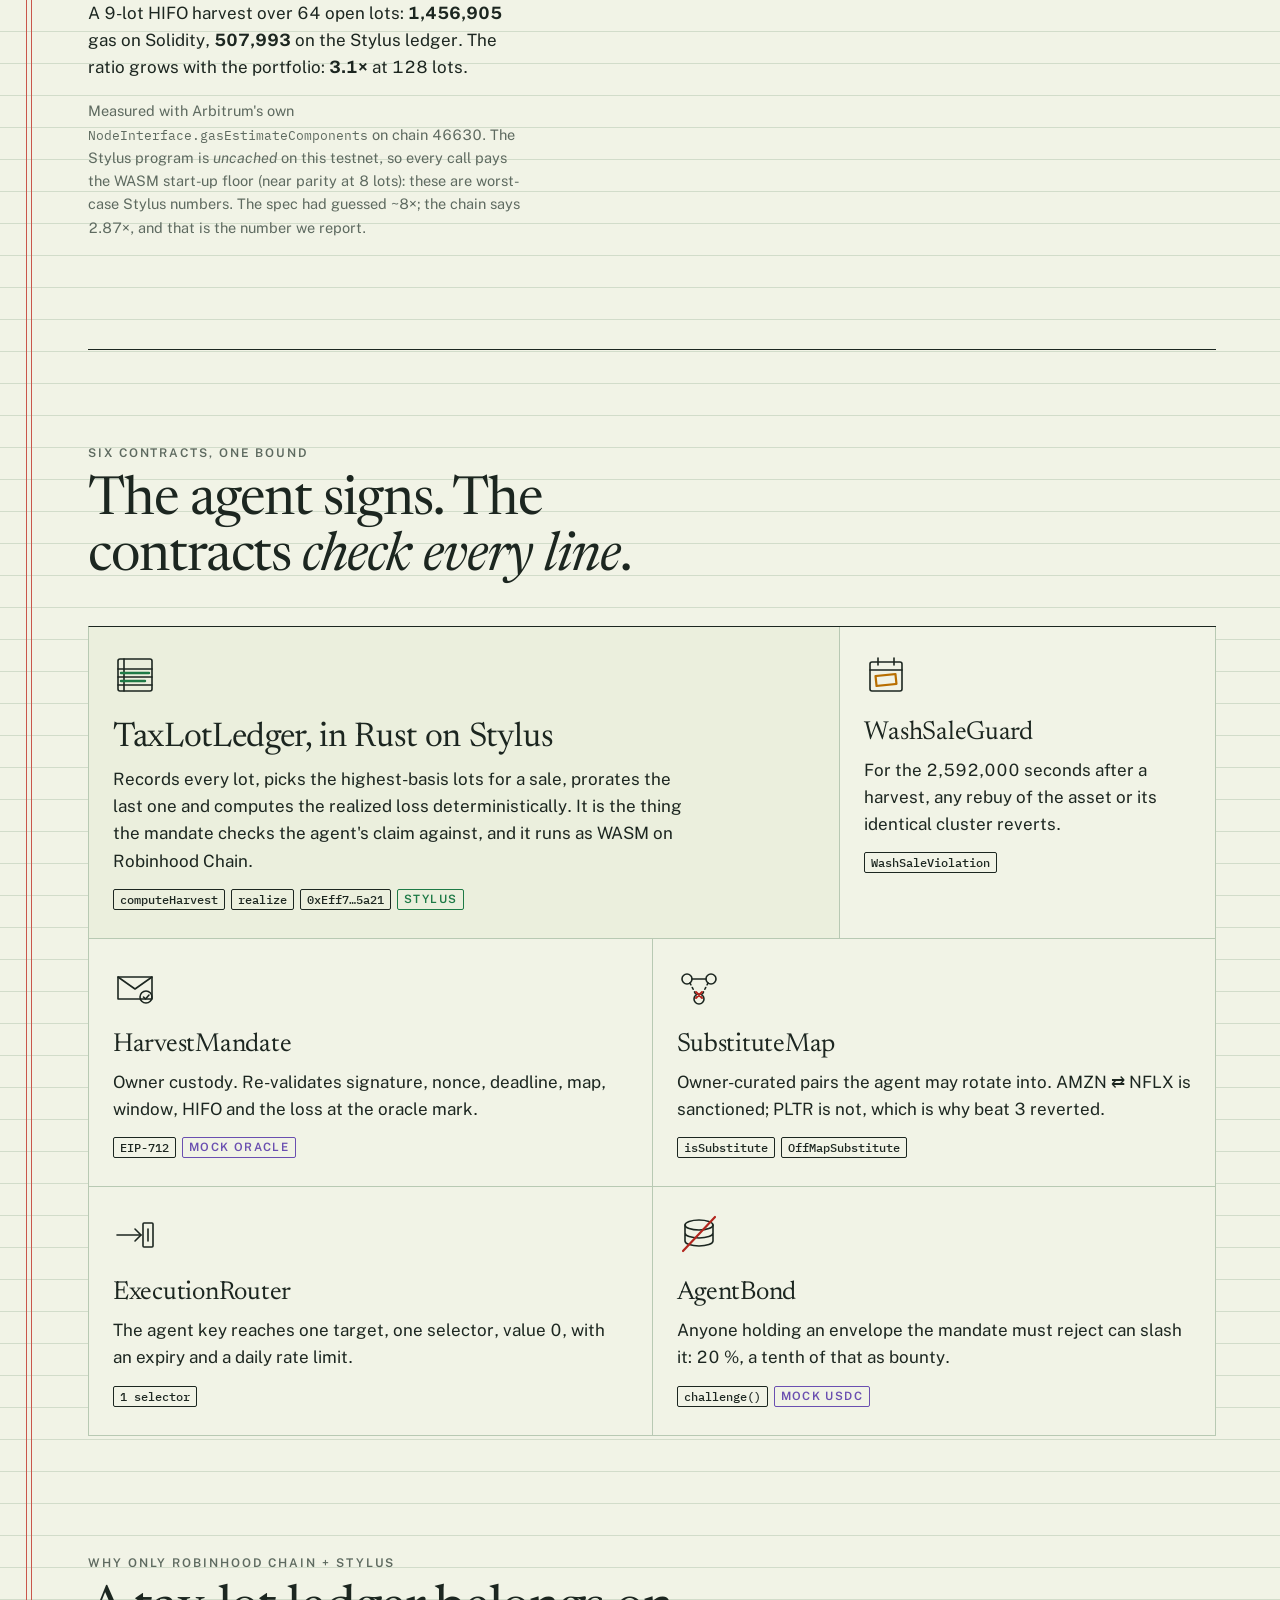
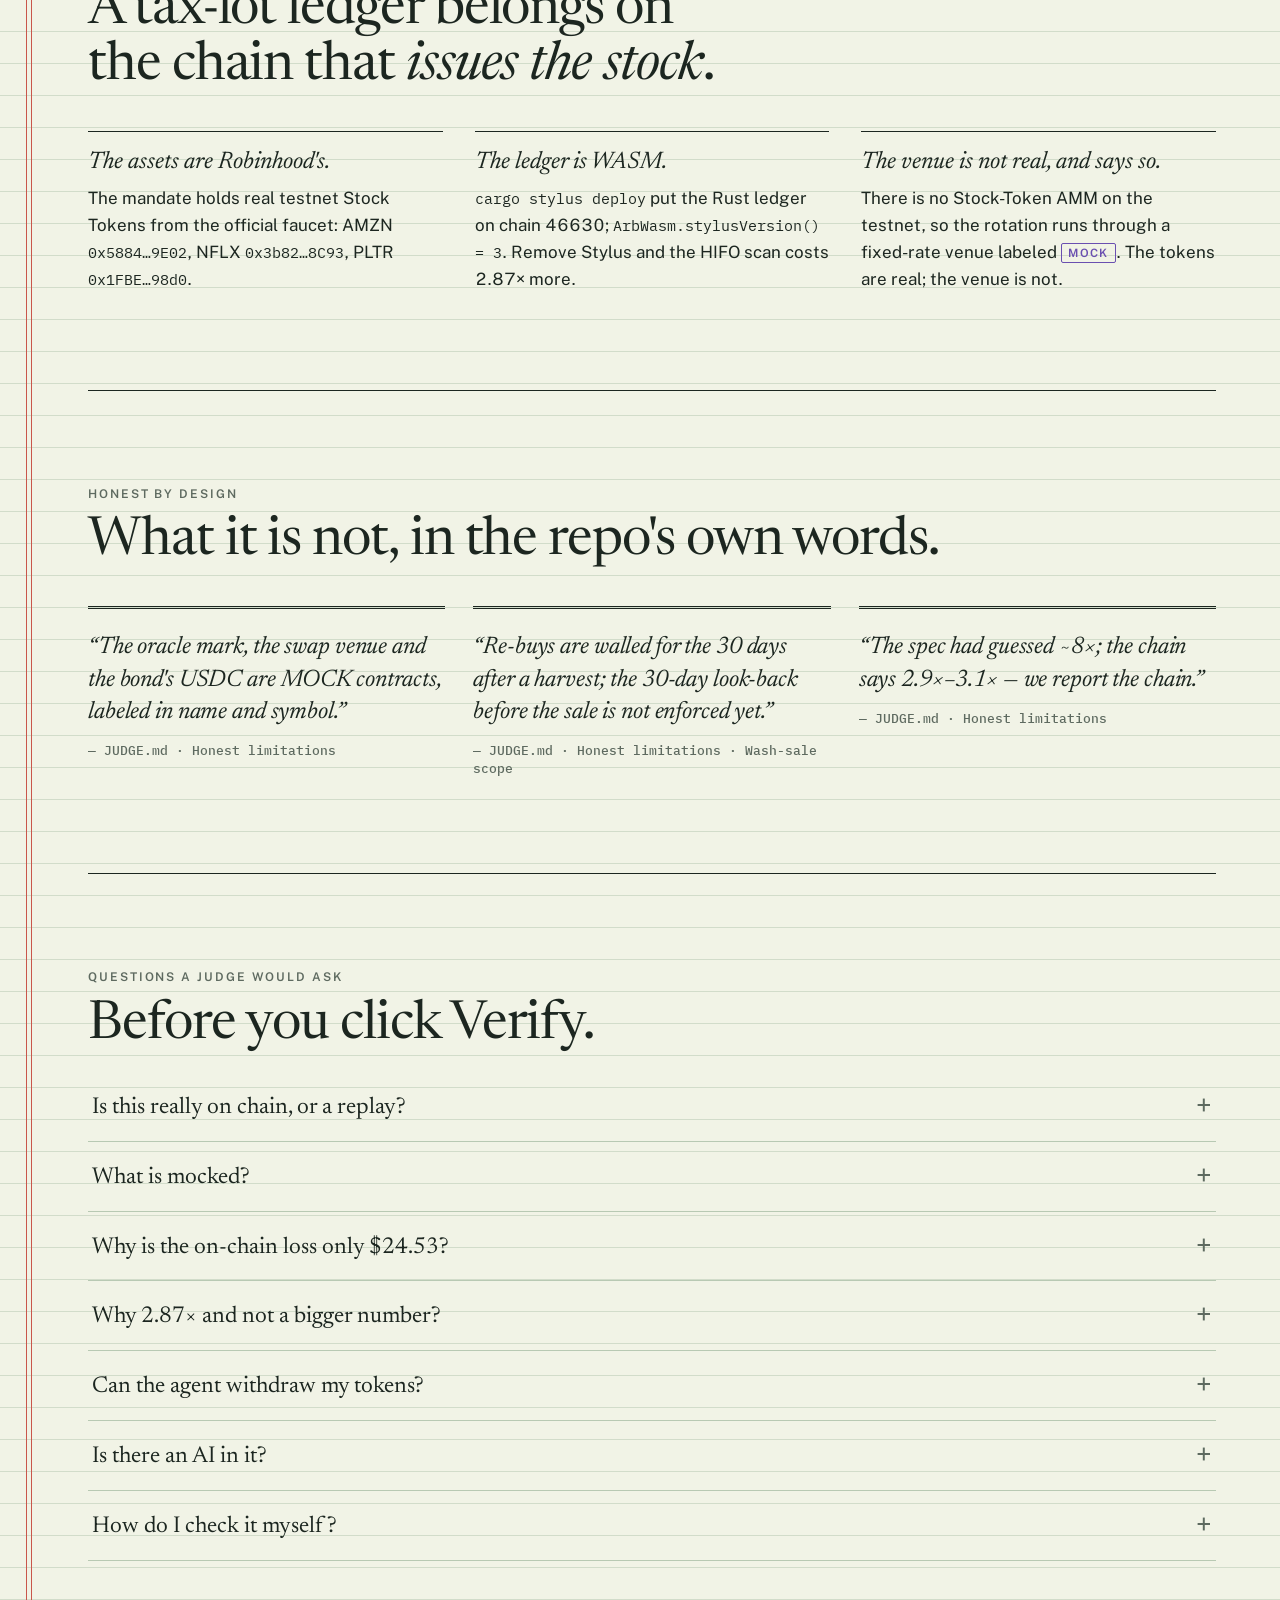
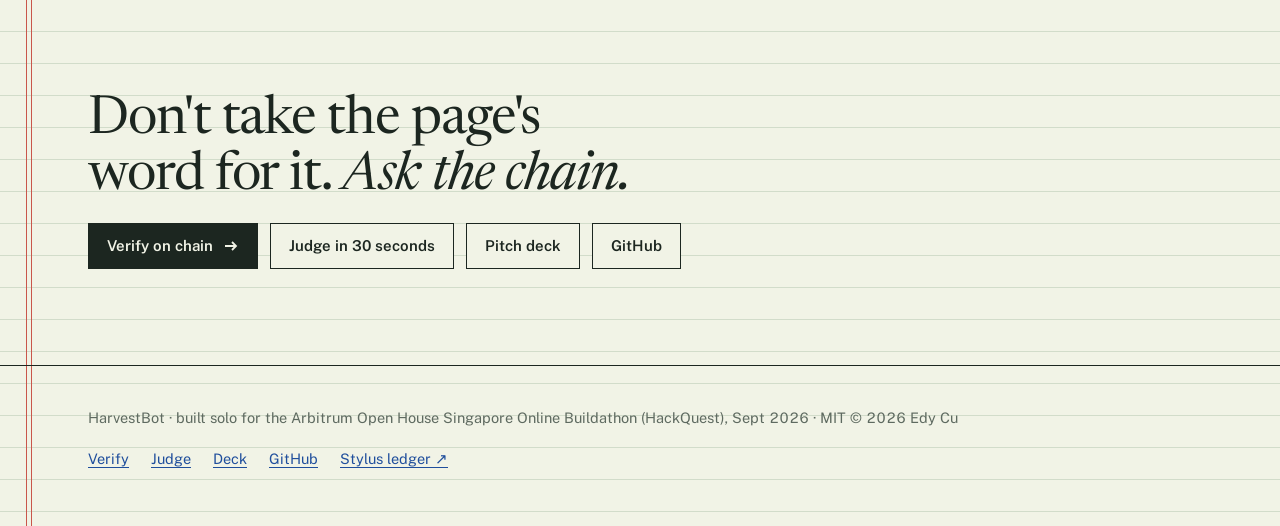
==== commit 277f5214: "feat(site): Judge in nav, hero and footer on landing and /verify; judge link on the deck's last slid" ====
--- a/site/index.html
+++ b/site/index.html
@@ -228,6 +228,7 @@
     <a class="hide-sm" href="#numbers">The numbers</a>
     <a class="hide-sm" href="#honest">Limits</a>
     <a class="hide-sm" href="#faq">FAQ</a>
+    <a href="judge/">Judge</a>
     <a class="btn sm ink" href="verify/">Verify on chain</a>
   </nav>
 </header>
@@ -240,6 +241,7 @@
     <p class="sub">Every December, Maya leaves a paper loss on the table: banking it means picking which of <b>64 tax lots</b> to sell, then policing a <b>30-day</b> wash-sale calendar. HarvestBot's agent does it on Robinhood Chain, with the ledger in Rust on <b>Arbitrum Stylus</b>, under a mandate it cannot exceed: <b>9 lots</b> harvested, the rebuy <b>reverted by the contract</b>, the lying agent <b>slashed 200 mUSDC</b>.</p>
     <div class="ctas">
       <a class="btn ink" href="verify/">Verify the three transactions <svg class="arr" viewBox="0 0 16 16" fill="none" stroke="currentColor" stroke-width="1.8" aria-hidden="true"><path d="M2 8h11M9 4l4 4-4 4"/></svg></a>
+      <a class="btn" href="judge/">Judge in 30 seconds</a>
       <a class="btn" href="deck/">Pitch deck</a>
       <a class="btn" href="https://github.com/edycutjong/harvestbot">GitHub</a>
     </div>
@@ -449,13 +451,13 @@
 
 <section class="sec end" aria-labelledby="end-h" style="padding-top:24px">
   <h2 class="sec-h" id="end-h">Don't take the page's word for it. <em>Ask the chain.</em></h2>
-  <div class="ctas"><a class="btn ink" href="verify/">Verify on chain <svg class="arr" viewBox="0 0 16 16" fill="none" stroke="currentColor" stroke-width="1.8" aria-hidden="true"><path d="M2 8h11M9 4l4 4-4 4"/></svg></a><a class="btn" href="deck/">Pitch deck</a><a class="btn" href="https://github.com/edycutjong/harvestbot">GitHub</a></div>
+  <div class="ctas"><a class="btn ink" href="verify/">Verify on chain <svg class="arr" viewBox="0 0 16 16" fill="none" stroke="currentColor" stroke-width="1.8" aria-hidden="true"><path d="M2 8h11M9 4l4 4-4 4"/></svg></a><a class="btn" href="judge/">Judge in 30 seconds</a><a class="btn" href="deck/">Pitch deck</a><a class="btn" href="https://github.com/edycutjong/harvestbot">GitHub</a></div>
 </section>
 </main>
 
 <footer class="foot">
   <span>HarvestBot · built solo for the Arbitrum Open House Singapore Online Buildathon (HackQuest), Sept 2026 · MIT © 2026 Edy Cu</span>
-  <nav aria-label="Footer"><a href="verify/">Verify</a><a href="deck/">Deck</a><a href="https://github.com/edycutjong/harvestbot">GitHub</a><a href="https://explorer.testnet.chain.robinhood.com/address/0xEff7B46049fC677F58264e0ebb19dF1a39195a21">Stylus ledger ↗</a></nav>
+  <nav aria-label="Footer"><a href="verify/">Verify</a><a href="judge/">Judge</a><a href="deck/">Deck</a><a href="https://github.com/edycutjong/harvestbot">GitHub</a><a href="https://explorer.testnet.chain.robinhood.com/address/0xEff7B46049fC677F58264e0ebb19dF1a39195a21">Stylus ledger ↗</a></nav>
 </footer>
 
 <script src="assets/chain.js"></script>
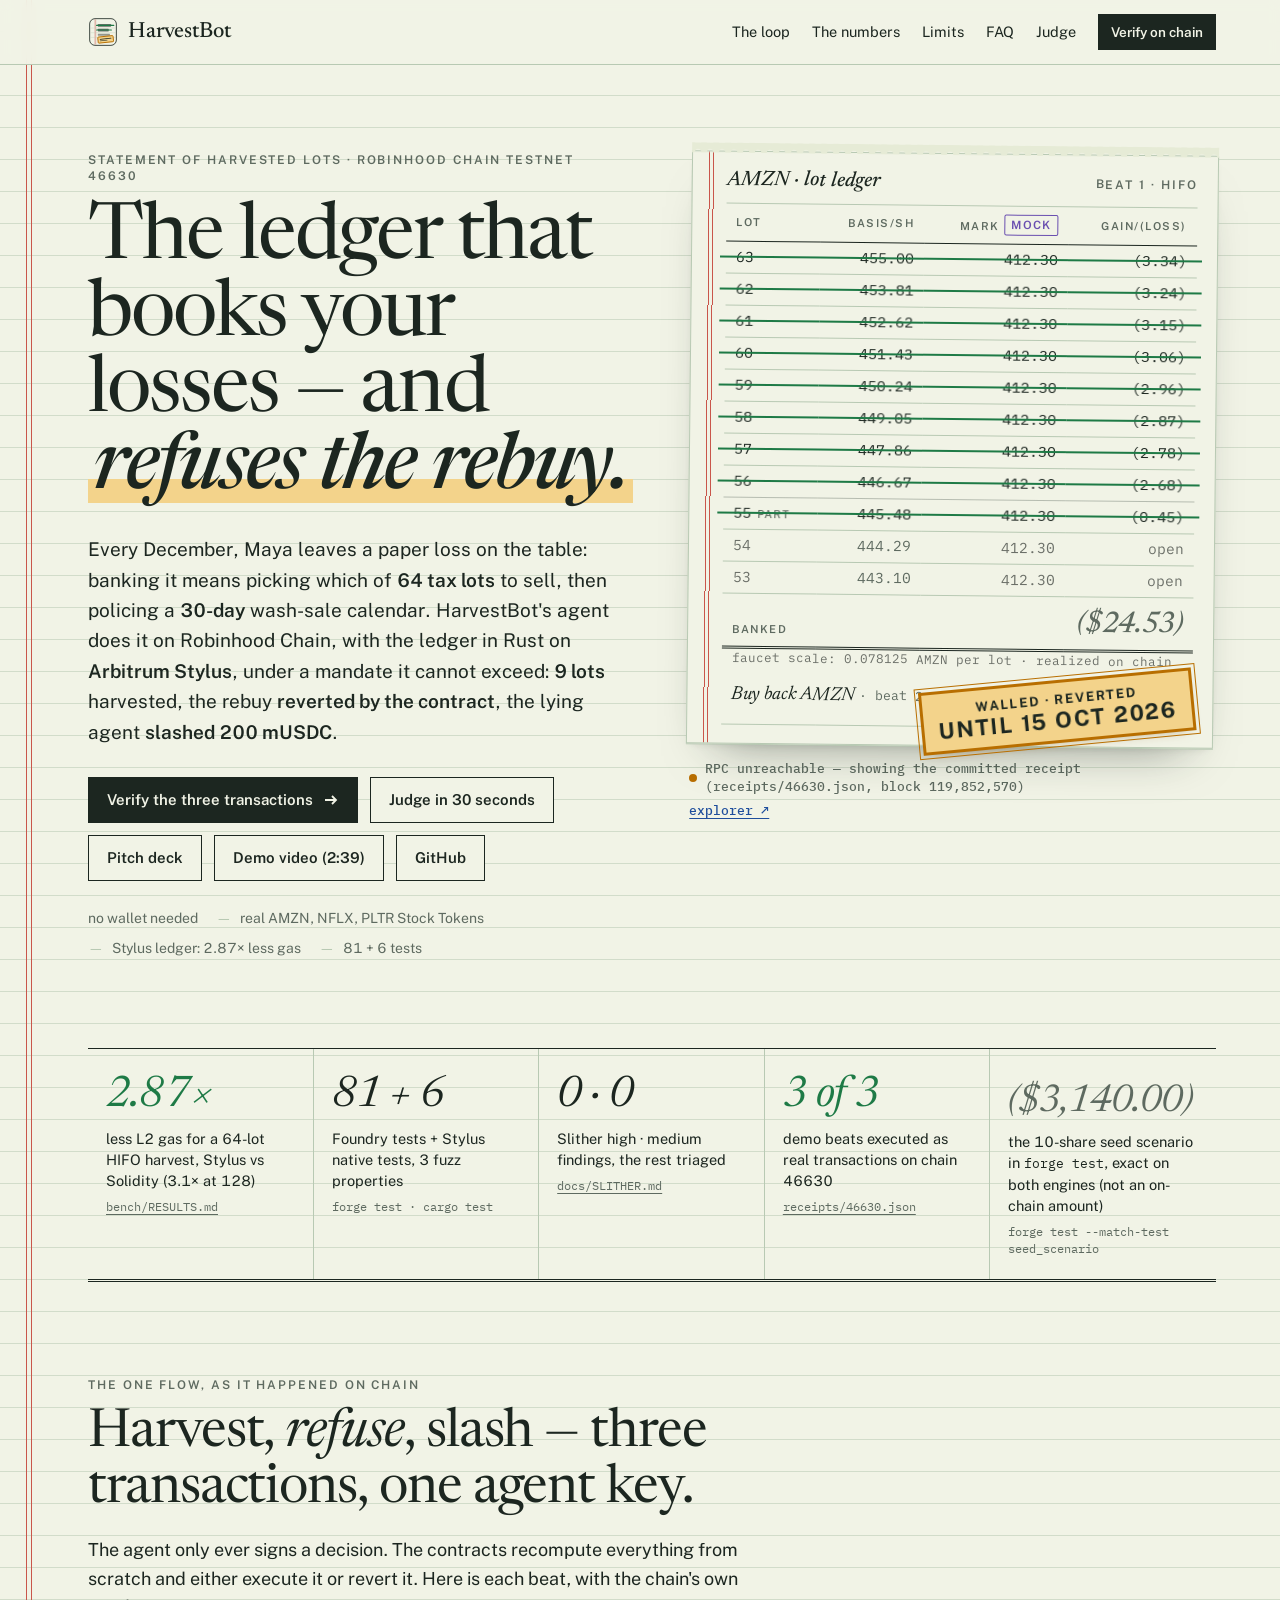
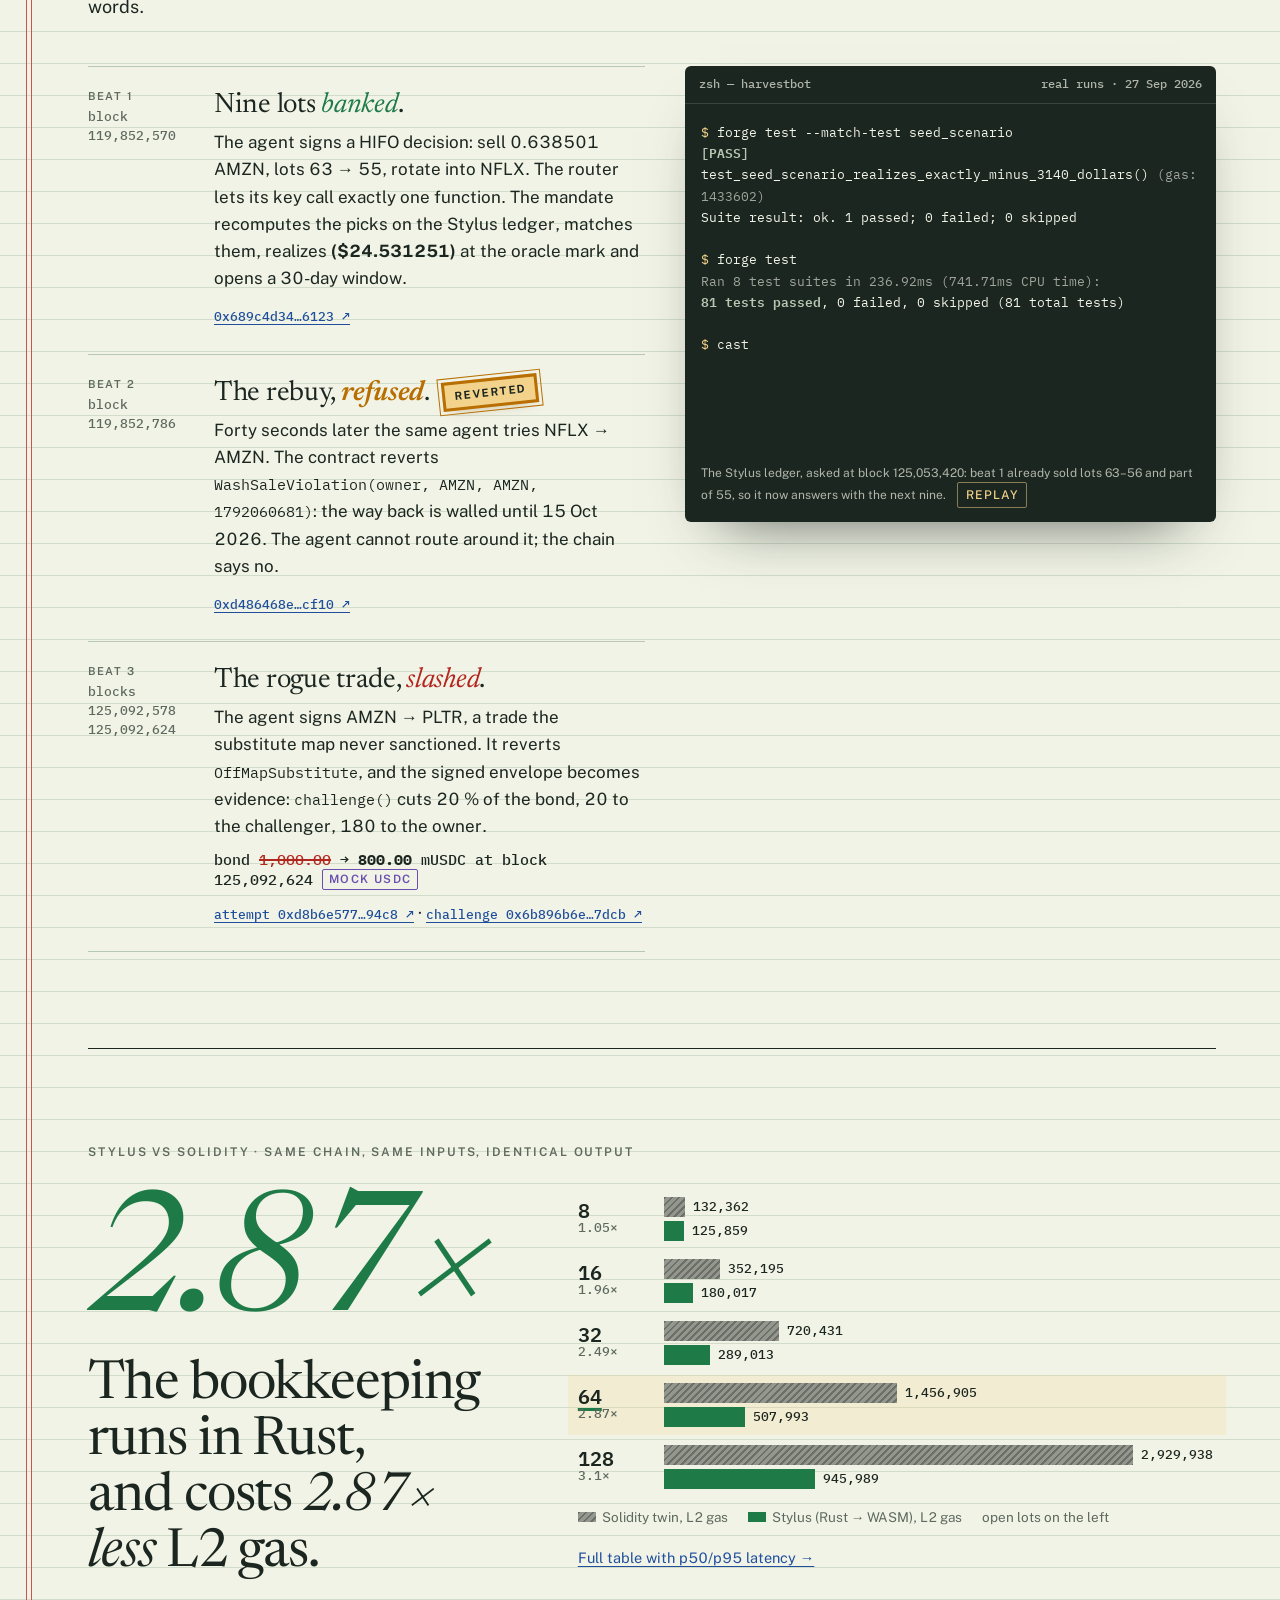
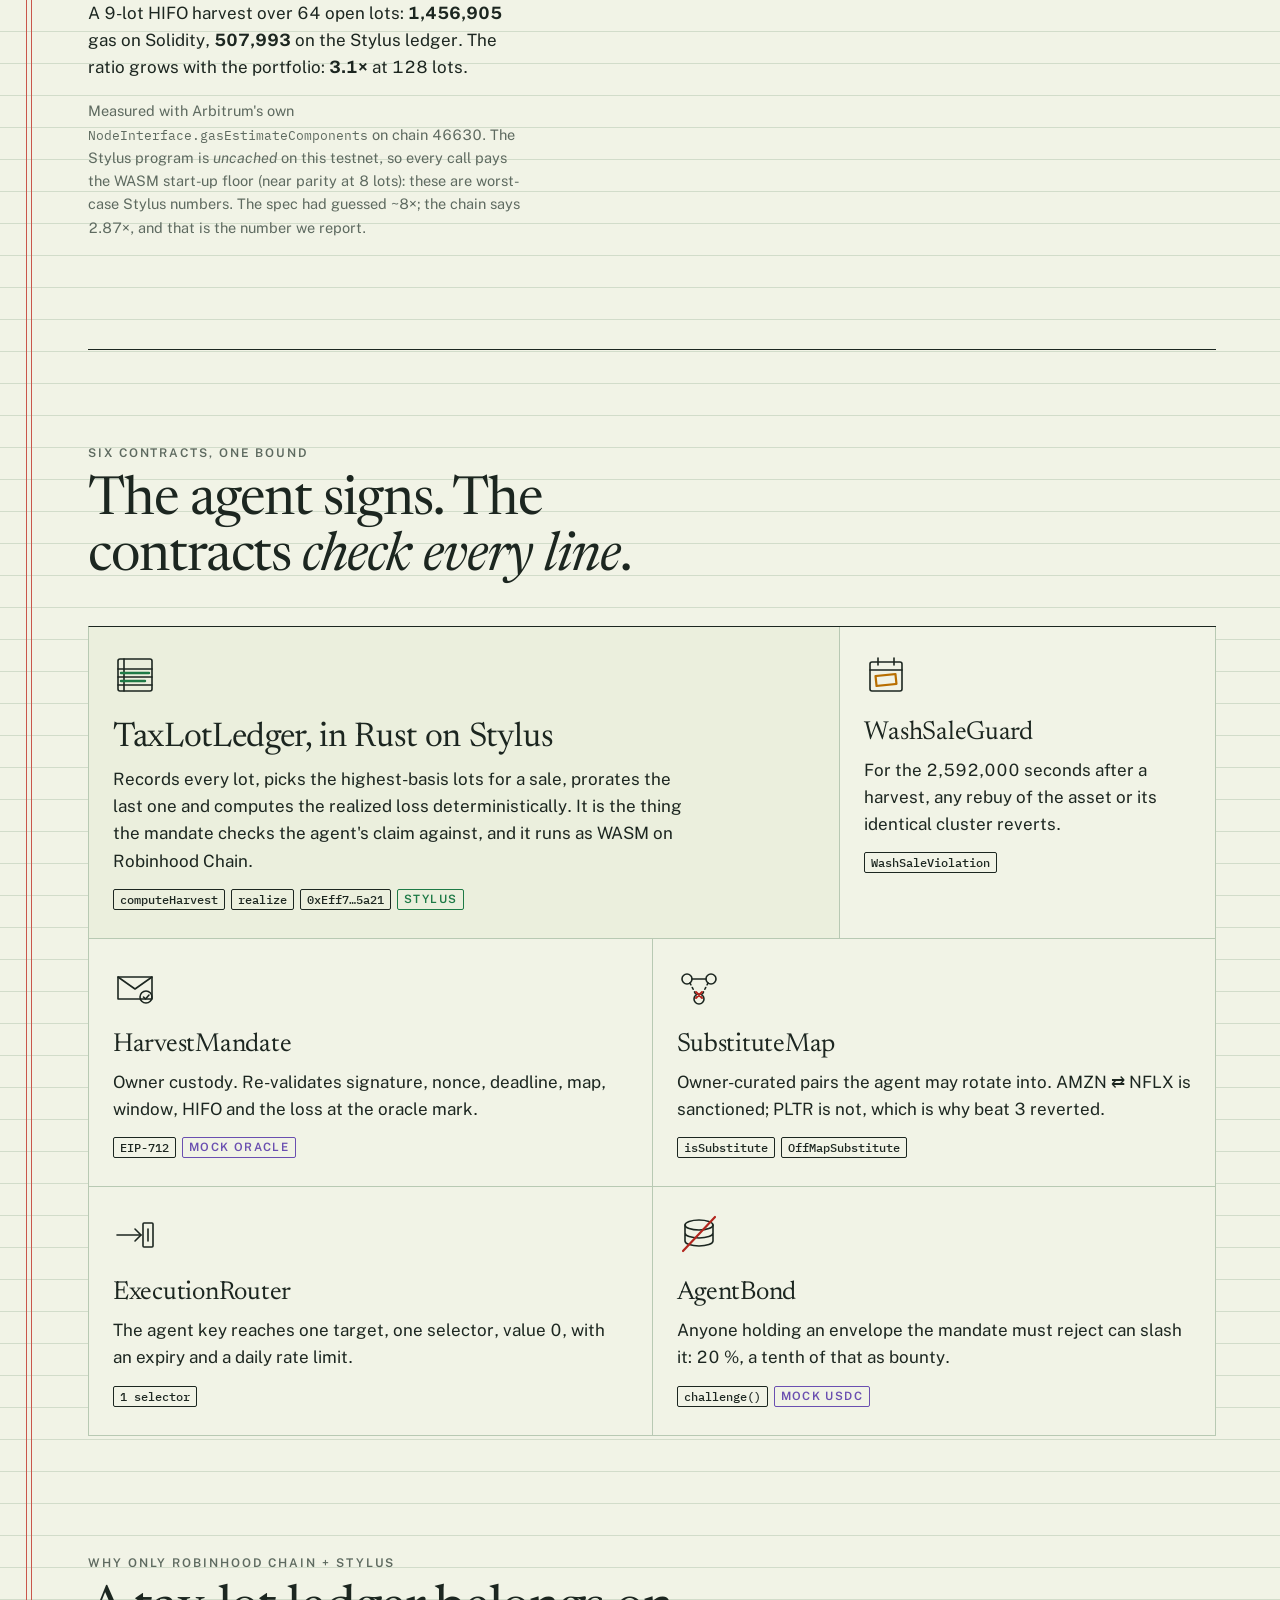
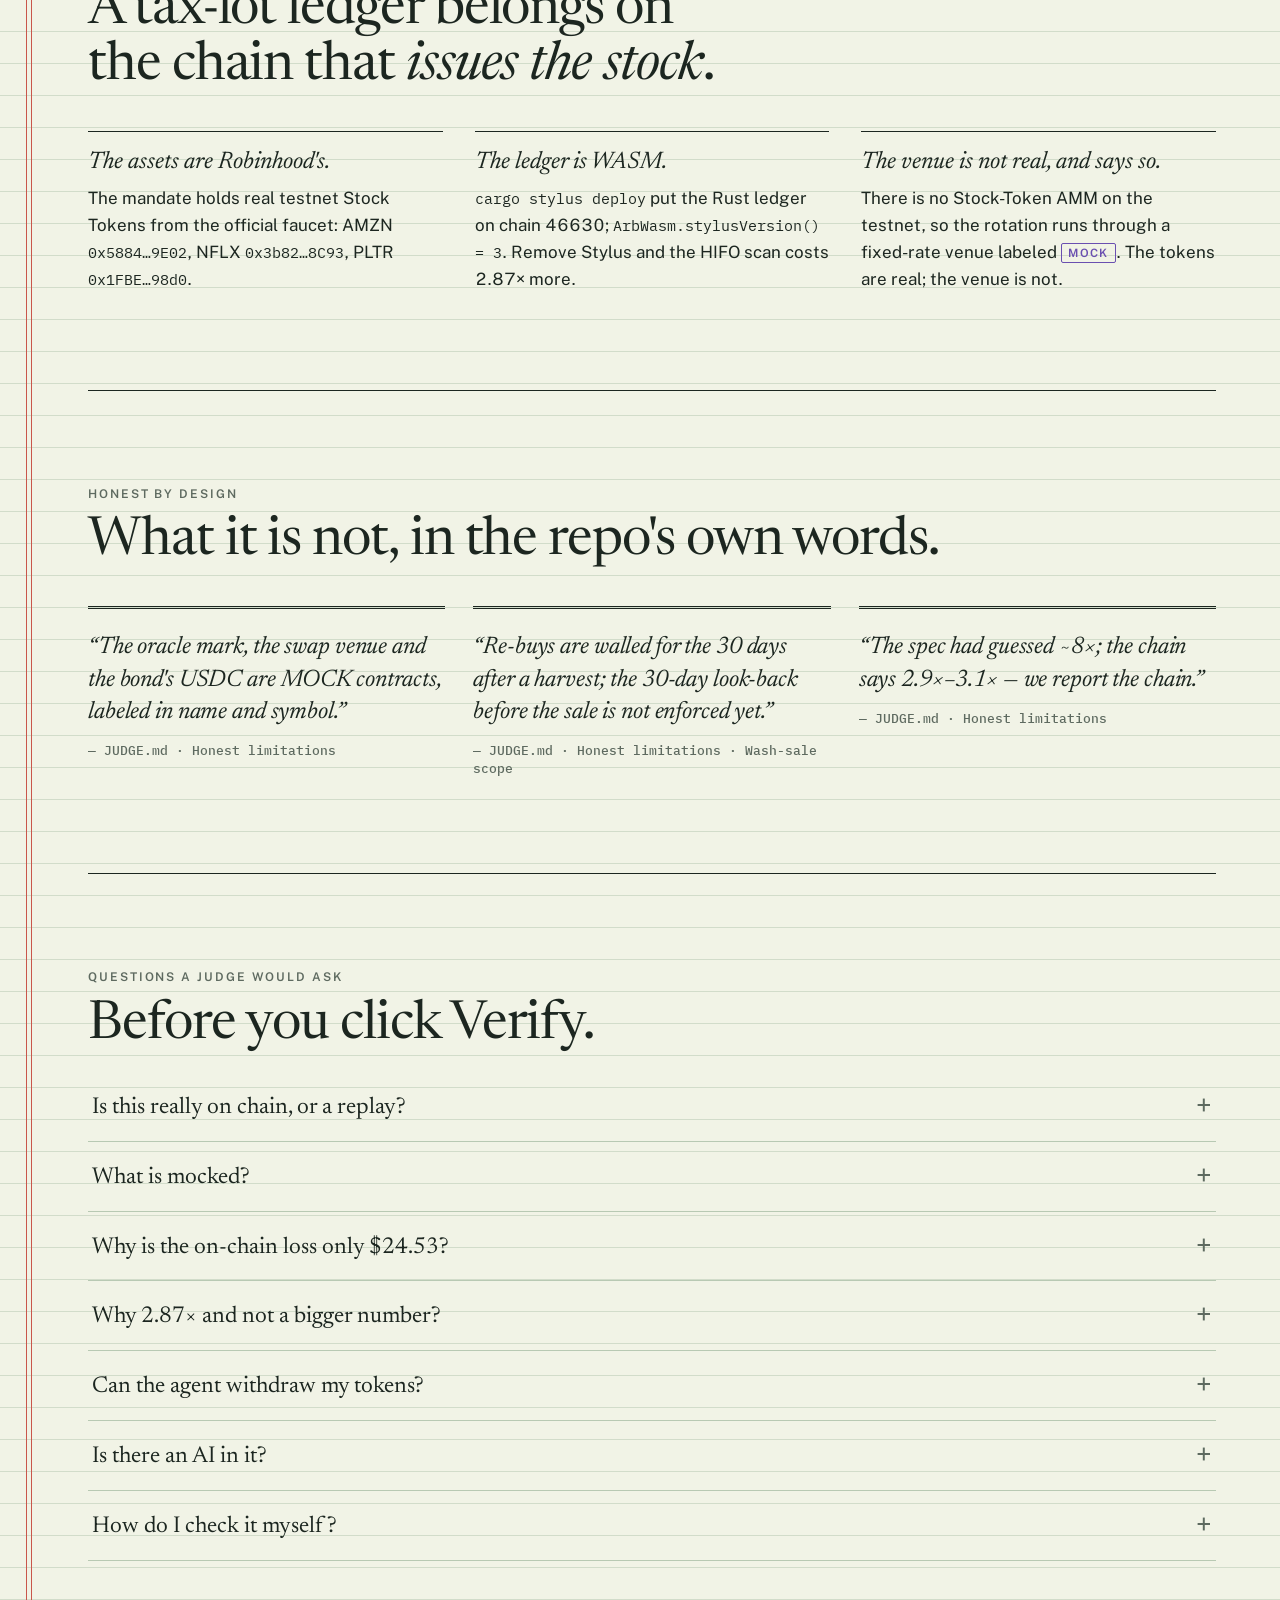
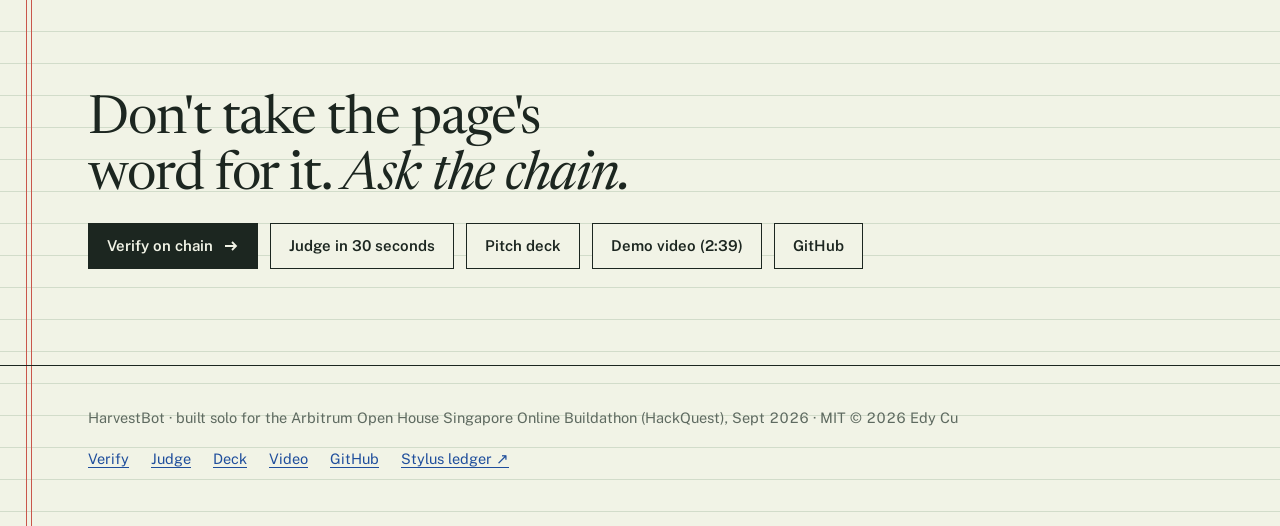
==== commit a9ab7bff: "docs: link the demo video from README, JUDGE and every site page" ====
--- a/site/index.html
+++ b/site/index.html
@@ -242,7 +242,7 @@
     <div class="ctas">
       <a class="btn ink" href="verify/">Verify the three transactions <svg class="arr" viewBox="0 0 16 16" fill="none" stroke="currentColor" stroke-width="1.8" aria-hidden="true"><path d="M2 8h11M9 4l4 4-4 4"/></svg></a>
       <a class="btn" href="judge/">Judge in 30 seconds</a>
-      <a class="btn" href="deck/">Pitch deck</a>
+      <a class="btn" href="deck/">Pitch deck</a><a class="btn" href="https://youtu.be/Q9FVTu7iuCM">Demo video (2:39)</a>
       <a class="btn" href="https://github.com/edycutjong/harvestbot">GitHub</a>
     </div>
     <div class="proof"><span>no wallet needed</span><span>real AMZN, NFLX, PLTR Stock Tokens</span><span>Stylus ledger: 2.87× less gas</span><span>81 + 6 tests</span></div>
@@ -451,13 +451,13 @@
 
 <section class="sec end" aria-labelledby="end-h" style="padding-top:24px">
   <h2 class="sec-h" id="end-h">Don't take the page's word for it. <em>Ask the chain.</em></h2>
-  <div class="ctas"><a class="btn ink" href="verify/">Verify on chain <svg class="arr" viewBox="0 0 16 16" fill="none" stroke="currentColor" stroke-width="1.8" aria-hidden="true"><path d="M2 8h11M9 4l4 4-4 4"/></svg></a><a class="btn" href="judge/">Judge in 30 seconds</a><a class="btn" href="deck/">Pitch deck</a><a class="btn" href="https://github.com/edycutjong/harvestbot">GitHub</a></div>
+  <div class="ctas"><a class="btn ink" href="verify/">Verify on chain <svg class="arr" viewBox="0 0 16 16" fill="none" stroke="currentColor" stroke-width="1.8" aria-hidden="true"><path d="M2 8h11M9 4l4 4-4 4"/></svg></a><a class="btn" href="judge/">Judge in 30 seconds</a><a class="btn" href="deck/">Pitch deck</a><a class="btn" href="https://youtu.be/Q9FVTu7iuCM">Demo video (2:39)</a><a class="btn" href="https://github.com/edycutjong/harvestbot">GitHub</a></div>
 </section>
 </main>
 
 <footer class="foot">
   <span>HarvestBot · built solo for the Arbitrum Open House Singapore Online Buildathon (HackQuest), Sept 2026 · MIT © 2026 Edy Cu</span>
-  <nav aria-label="Footer"><a href="verify/">Verify</a><a href="judge/">Judge</a><a href="deck/">Deck</a><a href="https://github.com/edycutjong/harvestbot">GitHub</a><a href="https://explorer.testnet.chain.robinhood.com/address/0xEff7B46049fC677F58264e0ebb19dF1a39195a21">Stylus ledger ↗</a></nav>
+  <nav aria-label="Footer"><a href="verify/">Verify</a><a href="judge/">Judge</a><a href="deck/">Deck</a><a href="https://youtu.be/Q9FVTu7iuCM">Video</a><a href="https://github.com/edycutjong/harvestbot">GitHub</a><a href="https://explorer.testnet.chain.robinhood.com/address/0xEff7B46049fC677F58264e0ebb19dF1a39195a21">Stylus ledger ↗</a></nav>
 </footer>
 
 <script src="assets/chain.js"></script>
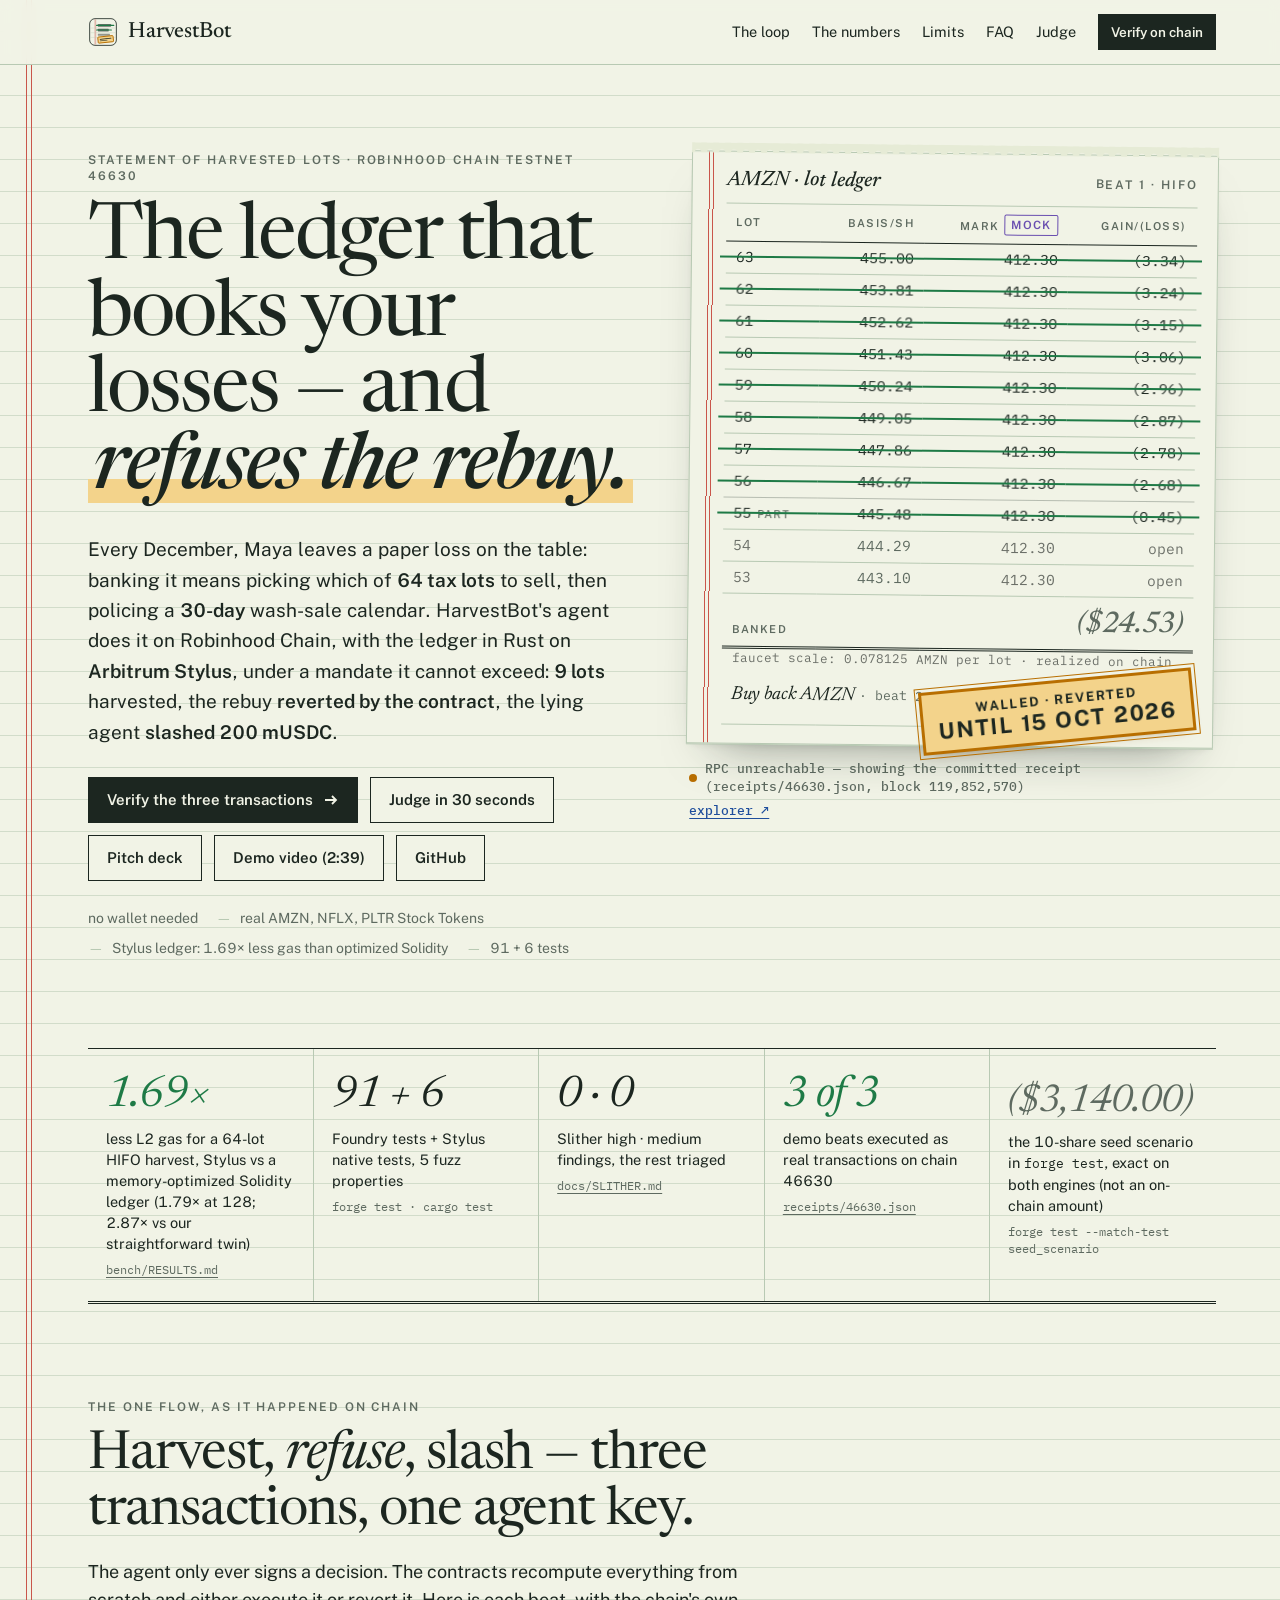
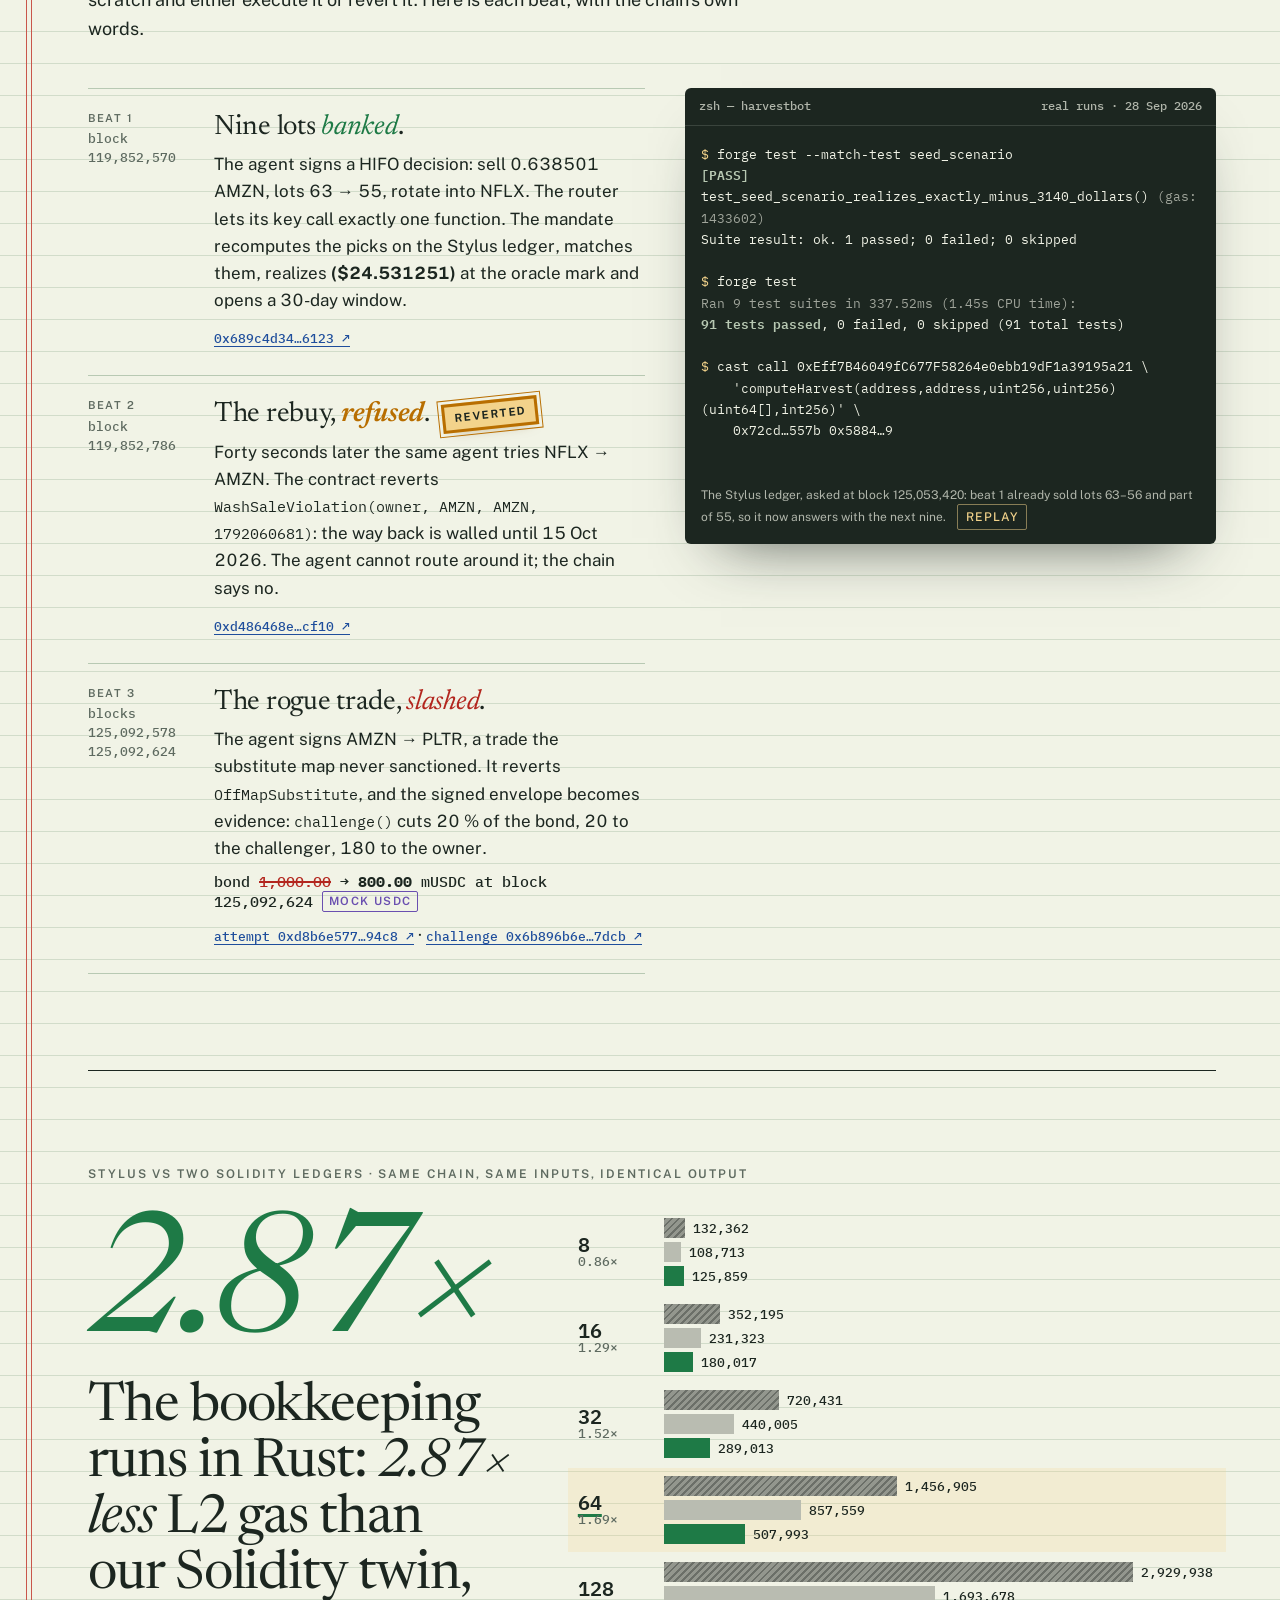
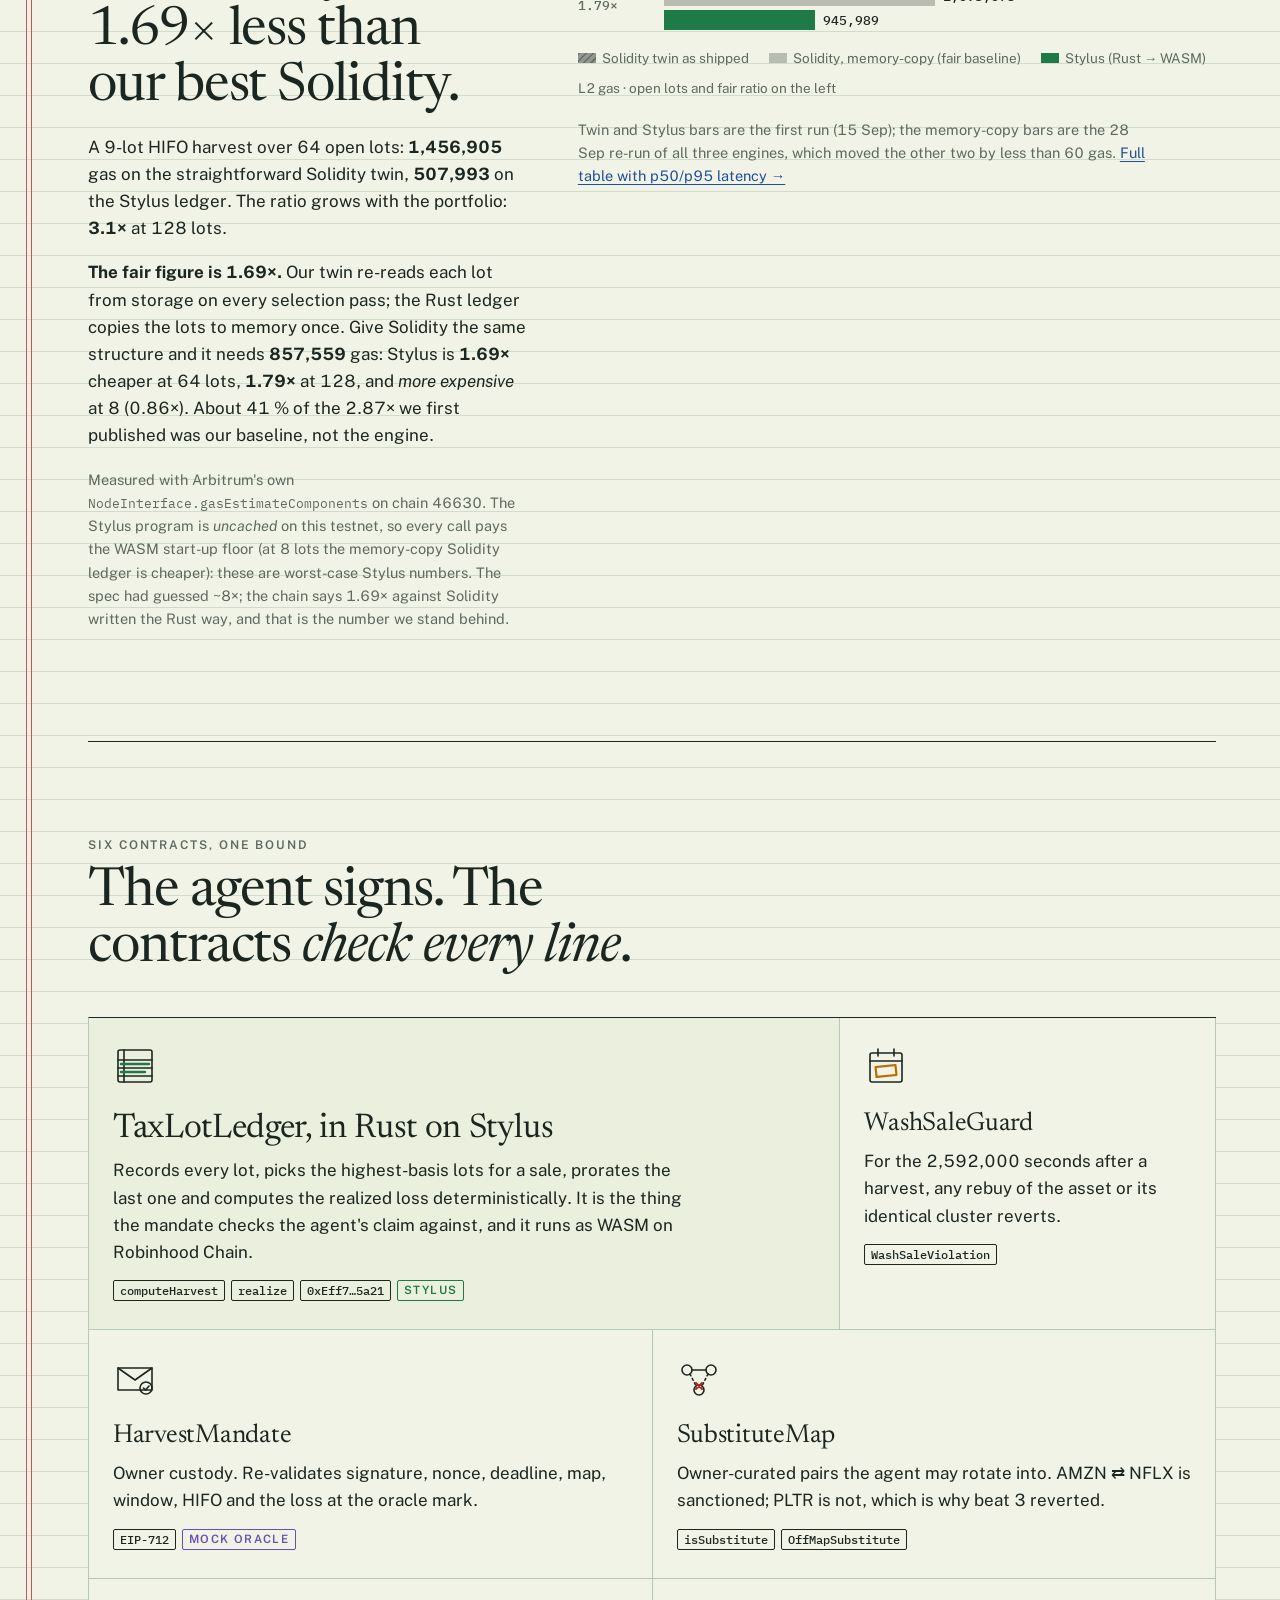
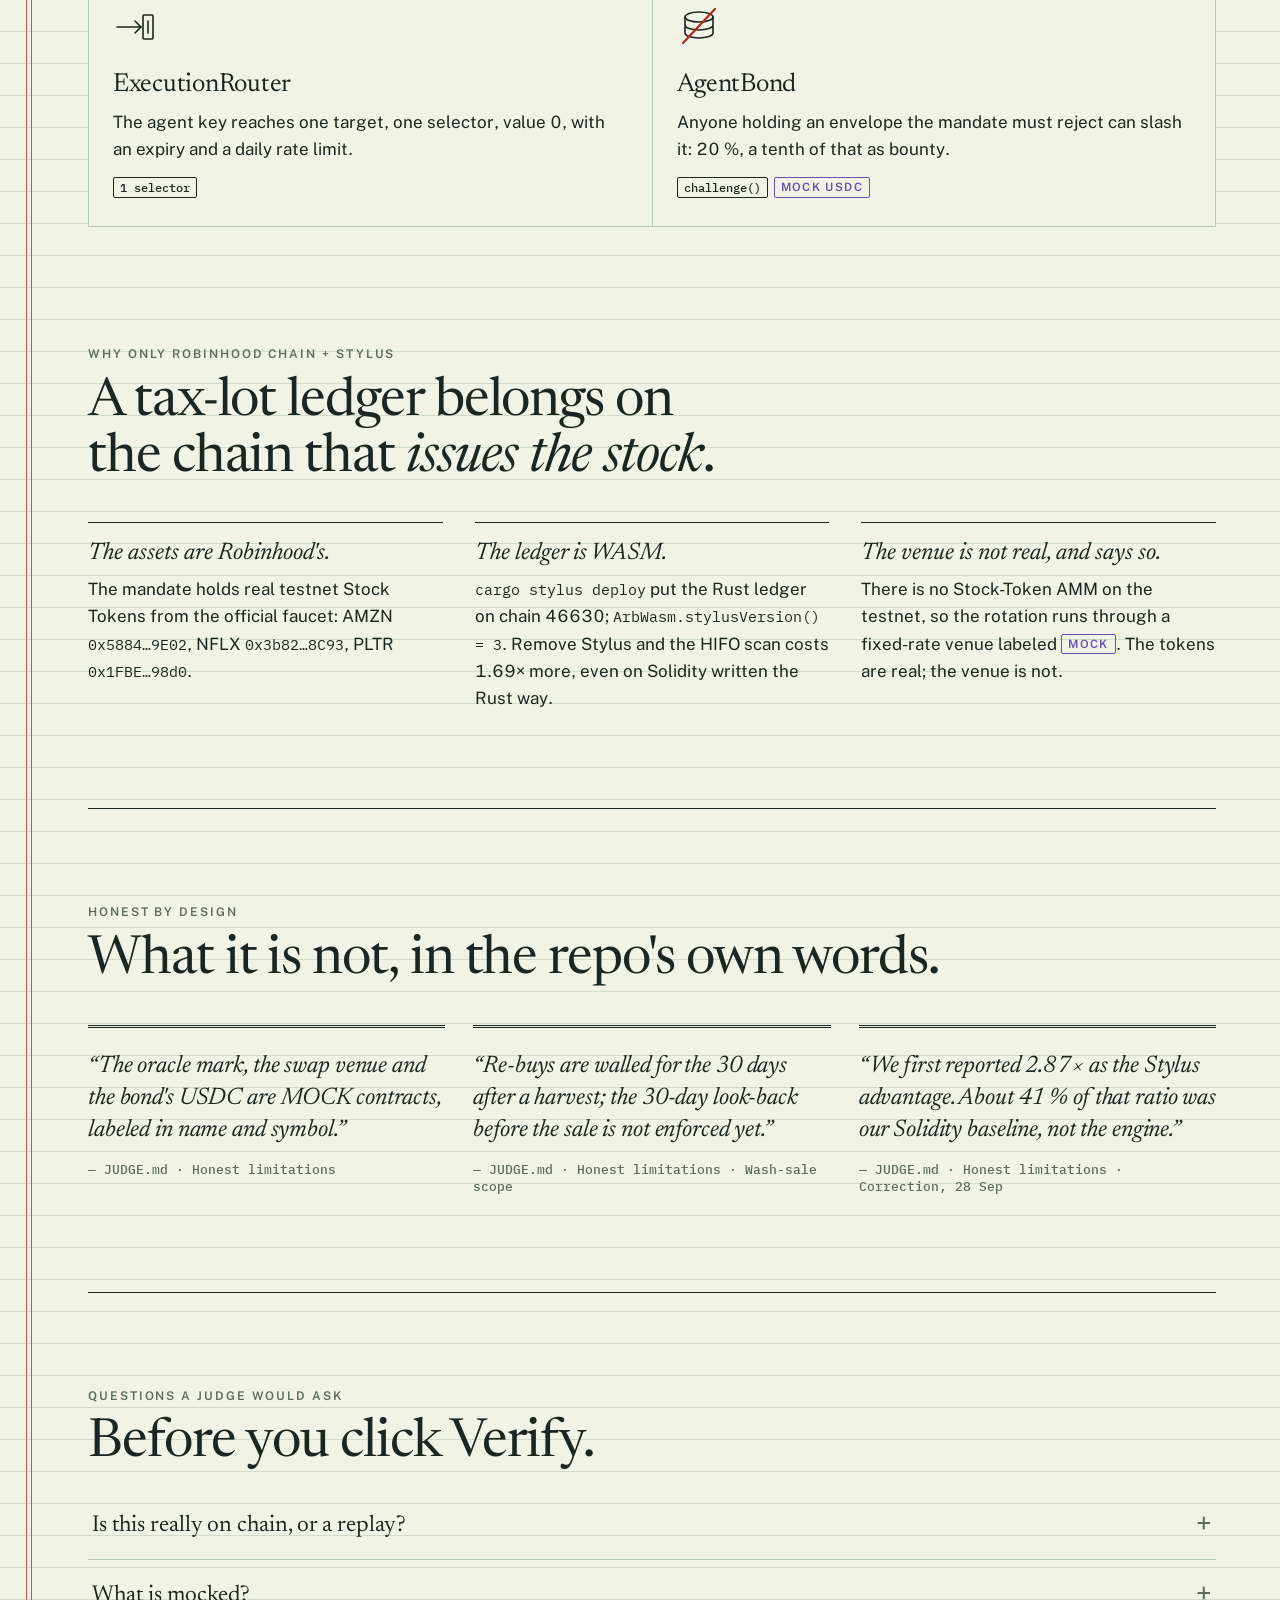
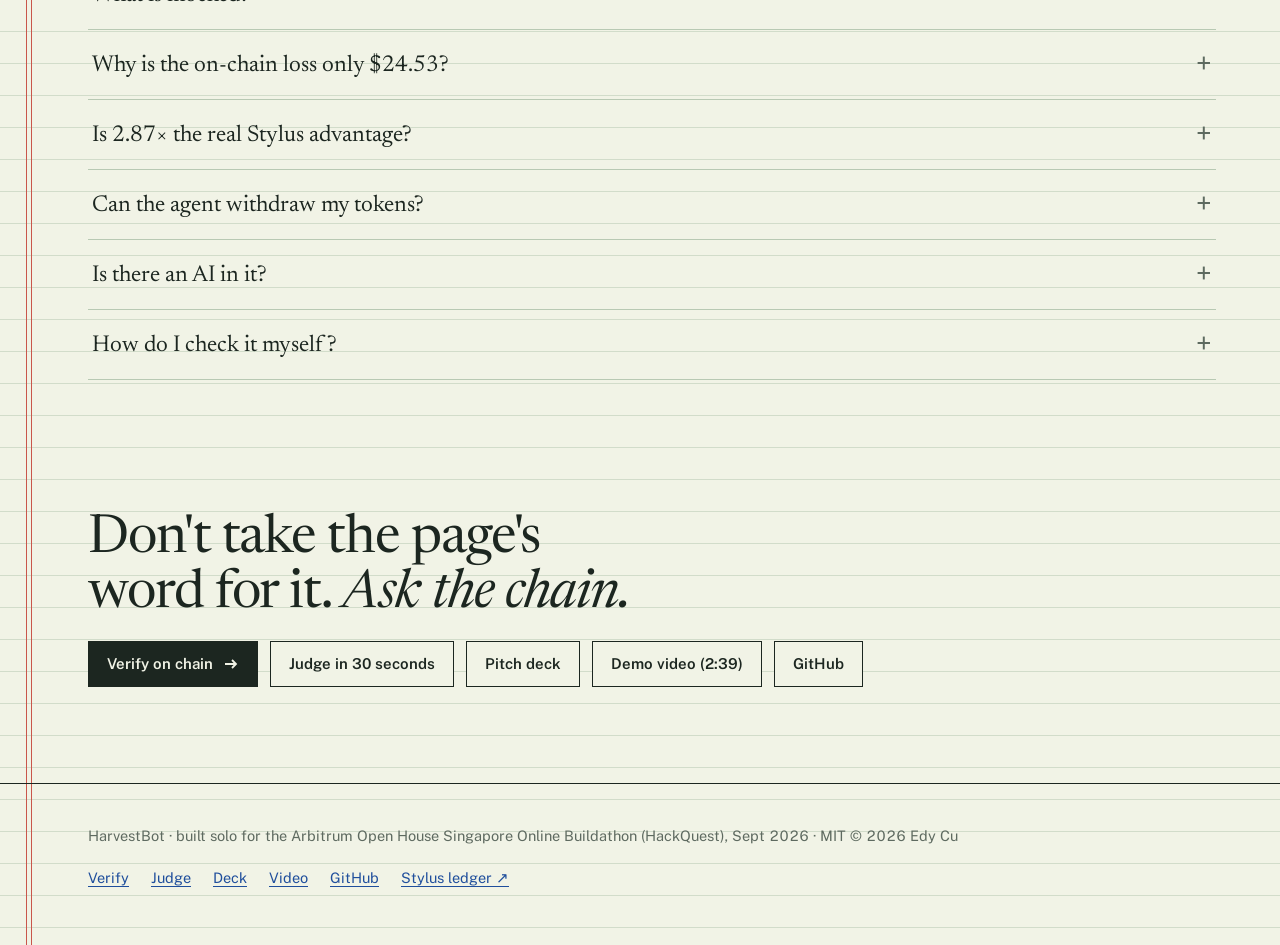
==== commit 779d14ca: "docs: disclose the fair Stylus figure next to every 2.87x 2.87x stays (video, OG images and the X th" ====
--- a/site/index.html
+++ b/site/index.html
@@ -4,7 +4,7 @@
 <meta charset="utf-8">
 <meta name="viewport" content="width=device-width, initial-scale=1">
 <title>HarvestBot — the ledger that books your losses and refuses the rebuy</title>
-<meta name="description" content="A tax-loss-harvesting agent for Robinhood tokenized stocks, bounded by an onchain mandate on Robinhood Chain. Stylus HIFO ledger: 2.87× less L2 gas at 64 lots.">
+<meta name="description" content="A tax-loss-harvesting agent for Robinhood tokenized stocks, bounded by an onchain mandate on Robinhood Chain. Stylus HIFO ledger: 1.69× less L2 gas than memory-optimized Solidity at 64 lots (2.87× vs the straightforward twin).">
 <meta name="author" content="Edy Cu">
 <meta name="theme-color" content="#F1F3E6">
 <link rel="canonical" href="https://harvestbot.edycu.dev/">
@@ -14,14 +14,14 @@
 <meta property="og:site_name" content="HarvestBot">
 <meta property="og:url" content="https://harvestbot.edycu.dev/">
 <meta property="og:title" content="HarvestBot — books your losses, refuses the rebuy">
-<meta property="og:description" content="Tax-loss harvesting agent on Robinhood Chain. Stylus HIFO ledger, 2.87× less gas. Rebuy reverted, rogue agent slashed.">
+<meta property="og:description" content="Tax-loss harvesting agent on Robinhood Chain. Stylus HIFO ledger, 1.69× less gas than optimized Solidity. Rebuy reverted, rogue agent slashed.">
 <meta property="og:image" content="https://harvestbot.edycu.dev/assets/og-image.png?v=1">
 <meta property="og:image:width" content="1200">
 <meta property="og:image:height" content="630">
 <meta property="og:image:alt" content="HarvestBot: nine high-basis lots struck through in green ink; an amber stamp walls the rebuy until 15 Oct 2026.">
 <meta name="twitter:card" content="summary_large_image">
 <meta name="twitter:title" content="HarvestBot — books your losses, refuses the rebuy">
-<meta name="twitter:description" content="Tax-loss harvesting agent on Robinhood Chain. Stylus HIFO ledger, 2.87× less gas. Rebuy reverted, rogue agent slashed.">
+<meta name="twitter:description" content="Tax-loss harvesting agent on Robinhood Chain. Stylus HIFO ledger, 1.69× less gas than optimized Solidity. Rebuy reverted, rogue agent slashed.">
 <meta name="twitter:image" content="https://harvestbot.edycu.dev/assets/og-image.png?v=1">
 <link rel="preconnect" href="https://fonts.googleapis.com">
 <link rel="preconnect" href="https://fonts.gstatic.com" crossorigin>
@@ -138,6 +138,7 @@
 .bar span { font: 500 12.5px/1 var(--font-data); white-space: nowrap; padding-left: calc(100% + 8px); color: var(--ink); }
 .bar.sol { background: repeating-linear-gradient(135deg, var(--before) 0 2px, color-mix(in srgb, var(--before) 70%, var(--bg)) 2px 5px); }
 .bar.sty { background: var(--after); }
+.bar.mem, .legend .lm { background: color-mix(in srgb, var(--before) 42%, var(--bg)); }
 .bars.pre .bar { transform: scaleX(0); }
 .bar-row.key { background: color-mix(in srgb, var(--wall-fill) 22%, transparent); margin: -8px -10px; padding: 8px 10px; }
 .legend { display: flex; flex-wrap: wrap; gap: 8px 20px; font-size: 13.5px; color: var(--muted); margin-top: 18px; }
@@ -214,6 +215,7 @@
 @supports not (color: color-mix(in srgb, red 50%, blue)) {
   .bar.sol, .legend .ls { background: repeating-linear-gradient(135deg, var(--before) 0 2px, var(--paper-2) 2px 5px); }
   .bar-row.key, .cell.lead { background: var(--paper-2); }
+  .bar.mem, .legend .lm { background: var(--rule); }
   .term-bar, .term-foot { color: var(--rule); }
   .term .dim { color: var(--rule); opacity: .8; }
 }
@@ -245,7 +247,7 @@
       <a class="btn" href="deck/">Pitch deck</a><a class="btn" href="https://youtu.be/Q9FVTu7iuCM">Demo video (2:39)</a>
       <a class="btn" href="https://github.com/edycutjong/harvestbot">GitHub</a>
     </div>
-    <div class="proof"><span>no wallet needed</span><span>real AMZN, NFLX, PLTR Stock Tokens</span><span>Stylus ledger: 2.87× less gas</span><span>81 + 6 tests</span></div>
+    <div class="proof"><span>no wallet needed</span><span>real AMZN, NFLX, PLTR Stock Tokens</span><span>Stylus ledger: 1.69× less gas than optimized Solidity</span><span>91 + 6 tests</span></div>
   </div>
 
   <div class="sheet-wrap">
@@ -280,8 +282,8 @@
 </section>
 
 <section class="receipts" aria-label="Receipts">
-  <div><div class="n g" data-count="2.87" data-dec="2" data-suffix="×">2.87×</div><div class="l">less L2 gas for a 64-lot HIFO harvest, Stylus vs Solidity (3.1× at 128)</div><div class="p"><a href="https://github.com/edycutjong/harvestbot/blob/main/bench/RESULTS.md">bench/RESULTS.md</a></div></div>
-  <div><div class="n" data-count="81" data-suffix=" + 6">81 + 6</div><div class="l">Foundry tests + Stylus native tests, 3 fuzz properties</div><div class="p">forge test · cargo test</div></div>
+  <div><div class="n g" data-count="1.69" data-dec="2" data-suffix="×">1.69×</div><div class="l">less L2 gas for a 64-lot HIFO harvest, Stylus vs a memory-optimized Solidity ledger (1.79× at 128; 2.87× vs our straightforward twin)</div><div class="p"><a href="https://github.com/edycutjong/harvestbot/blob/main/bench/RESULTS.md">bench/RESULTS.md</a></div></div>
+  <div><div class="n" data-count="91" data-suffix=" + 6">91 + 6</div><div class="l">Foundry tests + Stylus native tests, 5 fuzz properties</div><div class="p">forge test · cargo test</div></div>
   <div><div class="n">0 · 0</div><div class="l">Slither high · medium findings, the rest triaged</div><div class="p"><a href="https://github.com/edycutjong/harvestbot/blob/main/docs/SLITHER.md">docs/SLITHER.md</a></div></div>
   <div><div class="n g">3 of 3</div><div class="l">demo beats executed as real transactions on chain 46630</div><div class="p"><a href="https://github.com/edycutjong/harvestbot/blob/main/receipts/46630.json">receipts/46630.json</a></div></div>
   <div class="seed"><div class="n">($3,140.00)</div><div class="l">the 10-share seed scenario in <code>forge test</code>, exact on both engines (not an on-chain amount)</div><div class="p">forge test --match-test seed_scenario</div></div>
@@ -322,14 +324,14 @@
     </div>
 
     <figure class="term" style="margin:0" aria-label="Terminal replay of real runs">
-      <div class="term-bar"><span>zsh — harvestbot</span><span>real runs · 27 Sep 2026</span></div>
+      <div class="term-bar"><span>zsh — harvestbot</span><span>real runs · 28 Sep 2026</span></div>
 <pre id="term"><span class="c">$</span> forge test --match-test seed_scenario
 <span class="ok">[PASS]</span> test_seed_scenario_realizes_exactly_minus_3140_dollars() <span class="dim">(gas: 1433602)</span>
 Suite result: ok. 1 passed; 0 failed; 0 skipped
 
 <span class="c">$</span> forge test
-<span class="dim">Ran 8 test suites in 236.92ms (741.71ms CPU time):</span>
-<span class="ok">81 tests passed</span>, 0 failed, 0 skipped (81 total tests)
+<span class="dim">Ran 9 test suites in 337.52ms (1.45s CPU time):</span>
+<span class="ok">91 tests passed</span>, 0 failed, 0 skipped (91 total tests)
 
 <span class="c">$</span> cast call 0xEff7B46049fC677F58264e0ebb19dF1a39195a21 \
     'computeHarvest(address,address,uint256,uint256)(uint64[],int256)' \
@@ -346,24 +348,25 @@
 <hr class="hr">
 
 <section class="sec" id="numbers" aria-labelledby="num-h">
-  <div class="label">Stylus vs Solidity · same chain, same inputs, identical output</div>
+  <div class="label">Stylus vs two Solidity ledgers · same chain, same inputs, identical output</div>
   <div class="bench">
     <div>
       <p class="big" aria-hidden="true">2.87×</p>
-      <h2 class="sec-h" id="num-h">The bookkeeping runs in Rust, and costs <em>2.87× less</em> L2 gas.</h2>
-      <p>A 9-lot HIFO harvest over 64 open lots: <b>1,456,905</b> gas on Solidity, <b>507,993</b> on the Stylus ledger. The ratio grows with the portfolio: <b>3.1×</b> at 128 lots.</p>
-      <p class="fine">Measured with Arbitrum's own <code>NodeInterface.gasEstimateComponents</code> on chain 46630. The Stylus program is <em>uncached</em> on this testnet, so every call pays the WASM start-up floor (near parity at 8 lots): these are worst-case Stylus numbers. The spec had guessed ~8×; the chain says 2.87×, and that is the number we report.</p>
+      <h2 class="sec-h" id="num-h">The bookkeeping runs in Rust: <em>2.87× less</em> L2 gas than our Solidity twin, 1.69× less than our best Solidity.</h2>
+      <p>A 9-lot HIFO harvest over 64 open lots: <b>1,456,905</b> gas on the straightforward Solidity twin, <b>507,993</b> on the Stylus ledger. The ratio grows with the portfolio: <b>3.1×</b> at 128 lots.</p>
+      <p><b>The fair figure is 1.69×.</b> Our twin re-reads each lot from storage on every selection pass; the Rust ledger copies the lots to memory once. Give Solidity the same structure and it needs <b>857,559</b> gas: Stylus is <b>1.69×</b> cheaper at 64 lots, <b>1.79×</b> at 128, and <em>more expensive</em> at 8 (0.86×). About 41&nbsp;% of the 2.87× we first published was our baseline, not the engine.</p>
+      <p class="fine">Measured with Arbitrum's own <code>NodeInterface.gasEstimateComponents</code> on chain 46630. The Stylus program is <em>uncached</em> on this testnet, so every call pays the WASM start-up floor (at 8 lots the memory-copy Solidity ledger is cheaper): these are worst-case Stylus numbers. The spec had guessed ~8×; the chain says 1.69× against Solidity written the Rust way, and that is the number we stand behind.</p>
     </div>
     <div>
-      <div class="bars pre" id="bars" role="img" aria-label="L2 gas by open lots. 8 lots: Solidity 132,362, Stylus 125,859. 16: 352,195 vs 180,017. 32: 720,431 vs 289,013. 64: 1,456,905 vs 507,993. 128: 2,929,938 vs 945,989.">
-        <div class="bar-row"><div class="k"><b>8</b>1.05×</div><div class="b2"><div class="bar sol" style="width:3.84%"><span>132,362</span></div><div class="bar sty" style="width:3.65%"><span>125,859</span></div></div></div>
-        <div class="bar-row"><div class="k"><b>16</b>1.96×</div><div class="b2"><div class="bar sol" style="width:10.22%"><span>352,195</span></div><div class="bar sty" style="width:5.22%"><span>180,017</span></div></div></div>
-        <div class="bar-row"><div class="k"><b>32</b>2.49×</div><div class="b2"><div class="bar sol" style="width:20.90%"><span>720,431</span></div><div class="bar sty" style="width:8.38%"><span>289,013</span></div></div></div>
-        <div class="bar-row key"><div class="k"><b>64</b>2.87×</div><div class="b2"><div class="bar sol" style="width:42.27%"><span>1,456,905</span></div><div class="bar sty" style="width:14.74%"><span>507,993</span></div></div></div>
-        <div class="bar-row"><div class="k"><b>128</b>3.1×</div><div class="b2"><div class="bar sol" style="width:85%"><span>2,929,938</span></div><div class="bar sty" style="width:27.44%"><span>945,989</span></div></div></div>
+      <div class="bars pre" id="bars" role="img" aria-label="L2 gas by open lots, Solidity shipped twin / Solidity memory-copy / Stylus. 8 lots: 132,362 / 108,713 / 125,859. 16: 352,195 / 231,323 / 180,017. 32: 720,431 / 440,005 / 289,013. 64: 1,456,905 / 857,559 / 507,993. 128: 2,929,938 / 1,693,678 / 945,989.">
+        <div class="bar-row"><div class="k"><b>8</b>0.86×</div><div class="b2"><div class="bar sol" style="width:3.84%"><span>132,362</span></div><div class="bar mem" style="width:3.15%"><span>108,713</span></div><div class="bar sty" style="width:3.65%"><span>125,859</span></div></div></div>
+        <div class="bar-row"><div class="k"><b>16</b>1.29×</div><div class="b2"><div class="bar sol" style="width:10.22%"><span>352,195</span></div><div class="bar mem" style="width:6.71%"><span>231,323</span></div><div class="bar sty" style="width:5.22%"><span>180,017</span></div></div></div>
+        <div class="bar-row"><div class="k"><b>32</b>1.52×</div><div class="b2"><div class="bar sol" style="width:20.90%"><span>720,431</span></div><div class="bar mem" style="width:12.76%"><span>440,005</span></div><div class="bar sty" style="width:8.38%"><span>289,013</span></div></div></div>
+        <div class="bar-row key"><div class="k"><b>64</b>1.69×</div><div class="b2"><div class="bar sol" style="width:42.27%"><span>1,456,905</span></div><div class="bar mem" style="width:24.88%"><span>857,559</span></div><div class="bar sty" style="width:14.74%"><span>507,993</span></div></div></div>
+        <div class="bar-row"><div class="k"><b>128</b>1.79×</div><div class="b2"><div class="bar sol" style="width:85%"><span>2,929,938</span></div><div class="bar mem" style="width:49.14%"><span>1,693,678</span></div><div class="bar sty" style="width:27.44%"><span>945,989</span></div></div></div>
       </div>
-      <div class="legend"><span><i class="ls"></i>Solidity twin, L2 gas</span><span><i class="ly"></i>Stylus (Rust → WASM), L2 gas</span><span>open lots on the left</span></div>
-      <p class="fine"><a href="https://github.com/edycutjong/harvestbot/blob/main/bench/RESULTS.md">Full table with p50/p95 latency →</a></p>
+      <div class="legend"><span><i class="ls"></i>Solidity twin as shipped</span><span><i class="lm"></i>Solidity, memory-copy (fair baseline)</span><span><i class="ly"></i>Stylus (Rust → WASM)</span><span>L2 gas · open lots and fair ratio on the left</span></div>
+      <p class="fine">Twin and Stylus bars are the first run (15 Sep); the memory-copy bars are the 28 Sep re-run of all three engines, which moved the other two by less than 60 gas. <a href="https://github.com/edycutjong/harvestbot/blob/main/bench/RESULTS.md">Full table with p50/p95 latency →</a></p>
     </div>
   </div>
 </section>
@@ -418,7 +421,7 @@
   <h2 class="sec-h" id="why-h">A tax-lot ledger belongs on the chain that <em>issues the stock</em>.</h2>
   <div class="why">
     <div><h3>The assets are Robinhood's.</h3><p>The mandate holds real testnet Stock Tokens from the official faucet: AMZN <code>0x5884…9E02</code>, NFLX <code>0x3b82…8C93</code>, PLTR <code>0x1FBE…98d0</code>.</p></div>
-    <div><h3>The ledger is WASM.</h3><p><code>cargo stylus deploy</code> put the Rust ledger on chain 46630; <code>ArbWasm.stylusVersion() = 3</code>. Remove Stylus and the HIFO scan costs 2.87× more.</p></div>
+    <div><h3>The ledger is WASM.</h3><p><code>cargo stylus deploy</code> put the Rust ledger on chain 46630; <code>ArbWasm.stylusVersion() = 3</code>. Remove Stylus and the HIFO scan costs 1.69× more, even on Solidity written the Rust way.</p></div>
     <div><h3>The venue is not real, and says so.</h3><p>There is no Stock-Token AMM on the testnet, so the rotation runs through a fixed-rate venue labeled <span class="chip mock">mock</span>. The tokens are real; the venue is not.</p></div>
   </div>
 </section>
@@ -431,7 +434,7 @@
   <div class="quotes">
     <figure><blockquote>“The oracle mark, the swap venue and the bond's USDC are MOCK contracts, labeled in name and symbol.”</blockquote><figcaption>— JUDGE.md · Honest limitations</figcaption></figure>
     <figure><blockquote>“Re-buys are walled for the 30 days after a harvest; the 30-day look-back before the sale is not enforced yet.”</blockquote><figcaption>— JUDGE.md · Honest limitations · Wash-sale scope</figcaption></figure>
-    <figure><blockquote>“The spec had guessed ~8×; the chain says 2.9×–3.1× — we report the chain.”</blockquote><figcaption>— JUDGE.md · Honest limitations</figcaption></figure>
+    <figure><blockquote>“We first reported 2.87× as the Stylus advantage. About 41&nbsp;% of that ratio was our Solidity baseline, not the engine.”</blockquote><figcaption>— JUDGE.md · Honest limitations · Correction, 28 Sep</figcaption></figure>
   </div>
 </section>
 
@@ -443,10 +446,10 @@
   <details><summary>Is this really on chain, or a replay?</summary><div>All three beats are real transactions on Robinhood Chain testnet (46630), signed by an agent key that is different from the owner's. The <a href="verify/">verify page</a> fetches their receipts from the public RPC in your browser, decodes the events, and re-asks the contracts their current state. No wallet, no server of ours in between.</div></details>
   <details><summary>What is mocked?</summary><div>Three things, each labeled MOCK in its name and symbol: the oracle mark (AMZN $412.30), the fixed-rate swap venue, and the USDC the bond is posted in. There is no Stock-Token AMM and no USDC on the testnet. The AMZN, NFLX and PLTR tokens are Robinhood's own faucet Stock Tokens, and the ledger, mandate, guard, router and bond are the real contracts.</div></details>
   <details><summary>Why is the on-chain loss only $24.53?</summary><div>The faucet hands out 5 of each Stock Token per day, so the on-chain portfolio is the 64-lot shape at 1/128 scale (0.078125 AMZN per lot). The same engine on 10 shares per lot realizes exactly ($3,140.00), pinned in <code>contracts/test/fixtures/expected.json</code> and asserted by <code>forge test</code> and <code>cargo test</code>. Real small numbers on chain, the big number in the deterministic test.</div></details>
-  <details><summary>Why 2.87× and not a bigger number?</summary><div>Because that is what the chain measured. The Stylus program is uncached on this testnet (no ArbOS cache manager yet), so each call pays a WASM start-up floor, and both engines pay the same cold storage reads per lot. Stylus wins on the comparison loop, so the ratio grows with portfolio size: 1.05× at 8 lots, 2.87× at 64, 3.1× at 128.</div></details>
+  <details><summary>Is 2.87× the real Stylus advantage?</summary><div>No — and we said so first. <b>Correction, 28 Sep 2026:</b> we first reported 2.87× as the Stylus advantage; about 41&nbsp;% of that ratio was our Solidity baseline re-reading every lot from storage on each selection pass. Against a Solidity ledger that copies the lots to memory once, like the Rust one (identical output, differential-tested), Stylus uses <b>1.69× less L2 gas at 64 lots, 1.79× at 128</b>, and loses at 8 lots (0.86×): the program is uncached on this testnet, so each call pays a WASM start-up floor. The 2.87× stays true of the twin we shipped; 1.69× is the engine.</div></details>
   <details><summary>Can the agent withdraw my tokens?</summary><div>No. The agent's key can call exactly one function through the router, and the mandate's withdraw path is owner-only. A test pins it: <code>test_owner_can_withdraw_and_the_agent_cannot_stop_it</code>. If the agent signs something the mandate must reject, that signature is enough to slash its bond.</div></details>
   <details><summary>Is there an AI in it?</summary><div>No. The agent is <code>rule-v1</code>: deterministic HIFO plus the first allowed substitute, with a hash of a plain-text rationale. We say "agent", not "AI". The point is the bound, not the brain: whatever decides, the contracts recompute it.</div></details>
-  <details><summary>How do I check it myself?</summary><div>Open the <a href="verify/">verify page</a>, or clone the repo and run <code>forge test</code> (81) and <code>cargo test</code> (6) offline, then one read-only <code>cast call</code> against the deployed Stylus ledger. Commands are in <a href="https://github.com/edycutjong/harvestbot/blob/main/DEMO.md">DEMO.md</a>.</div></details>
+  <details><summary>How do I check it myself?</summary><div>Open the <a href="verify/">verify page</a>, or clone the repo and run <code>forge test</code> (91) and <code>cargo test</code> (6) offline, then one read-only <code>cast call</code> against the deployed Stylus ledger. Commands are in <a href="https://github.com/edycutjong/harvestbot/blob/main/DEMO.md">DEMO.md</a>.</div></details>
 </section>
 
 <section class="sec end" aria-labelledby="end-h" style="padding-top:24px">
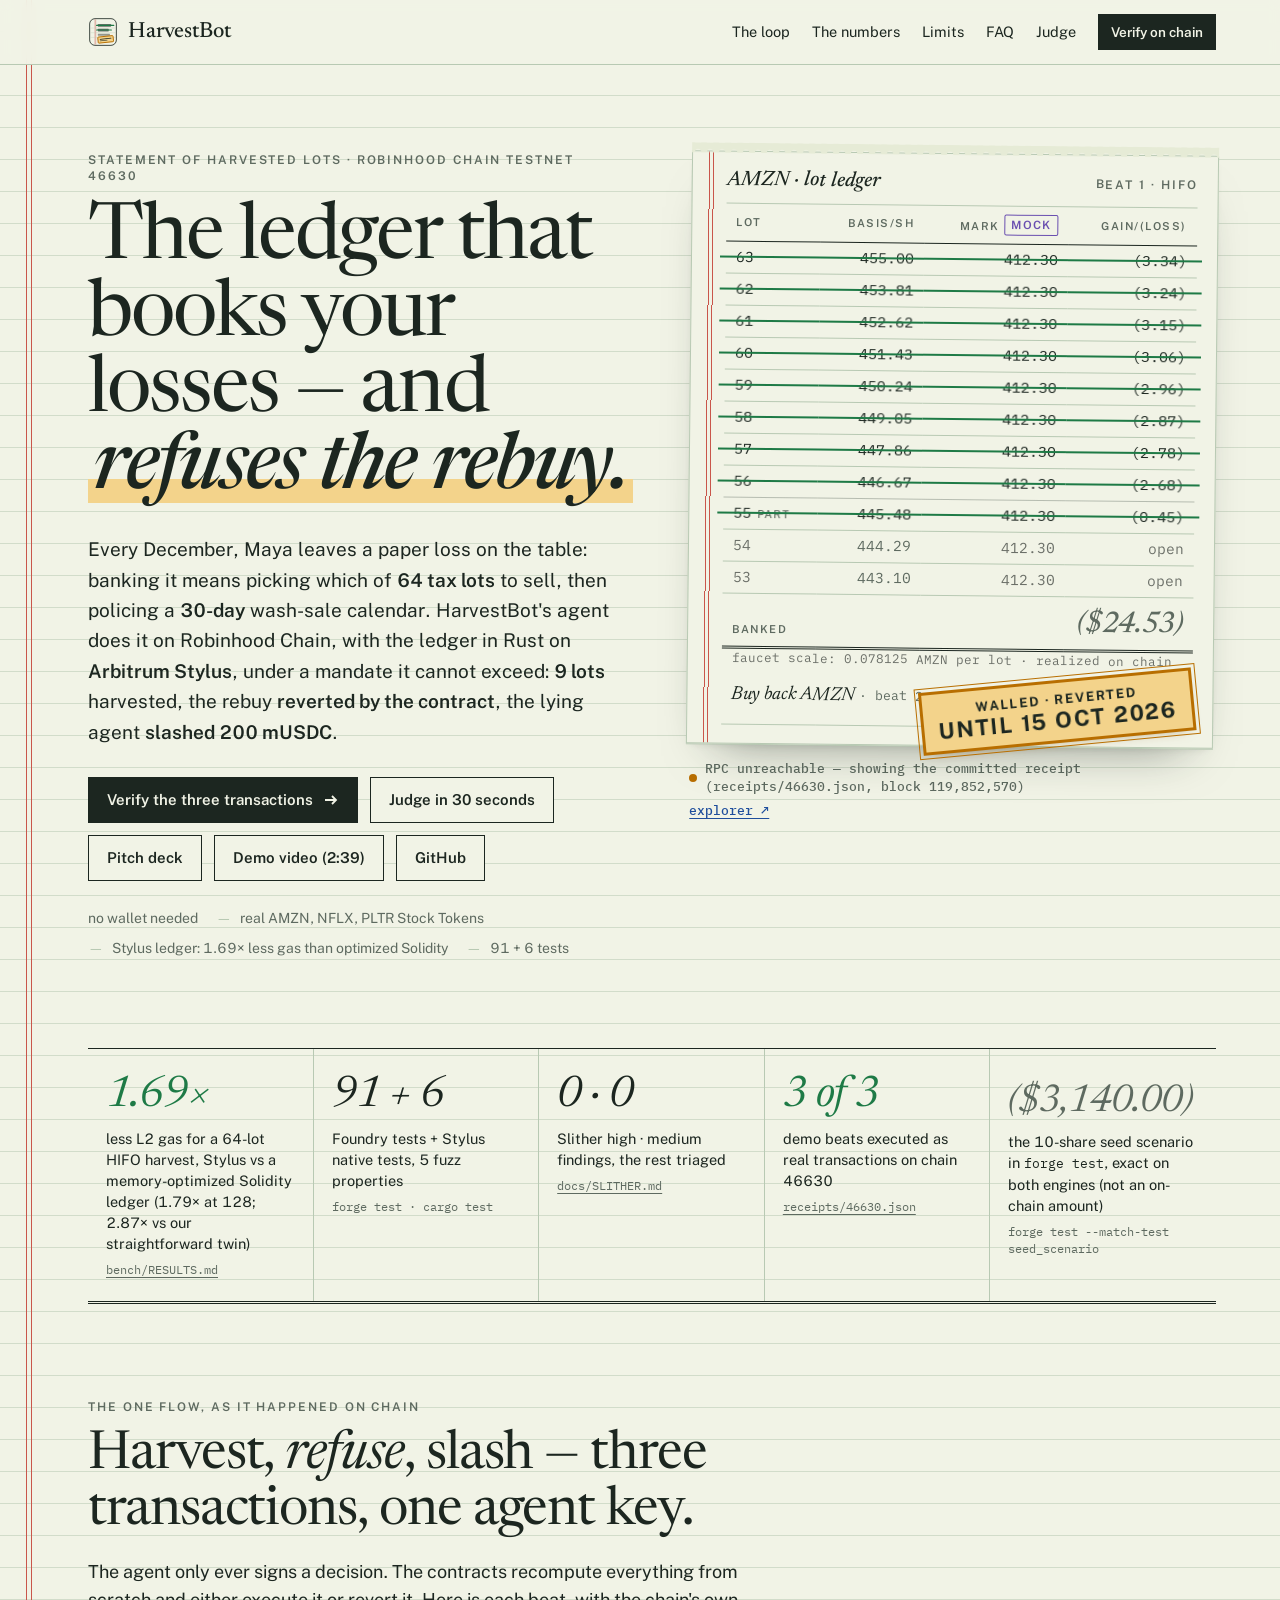
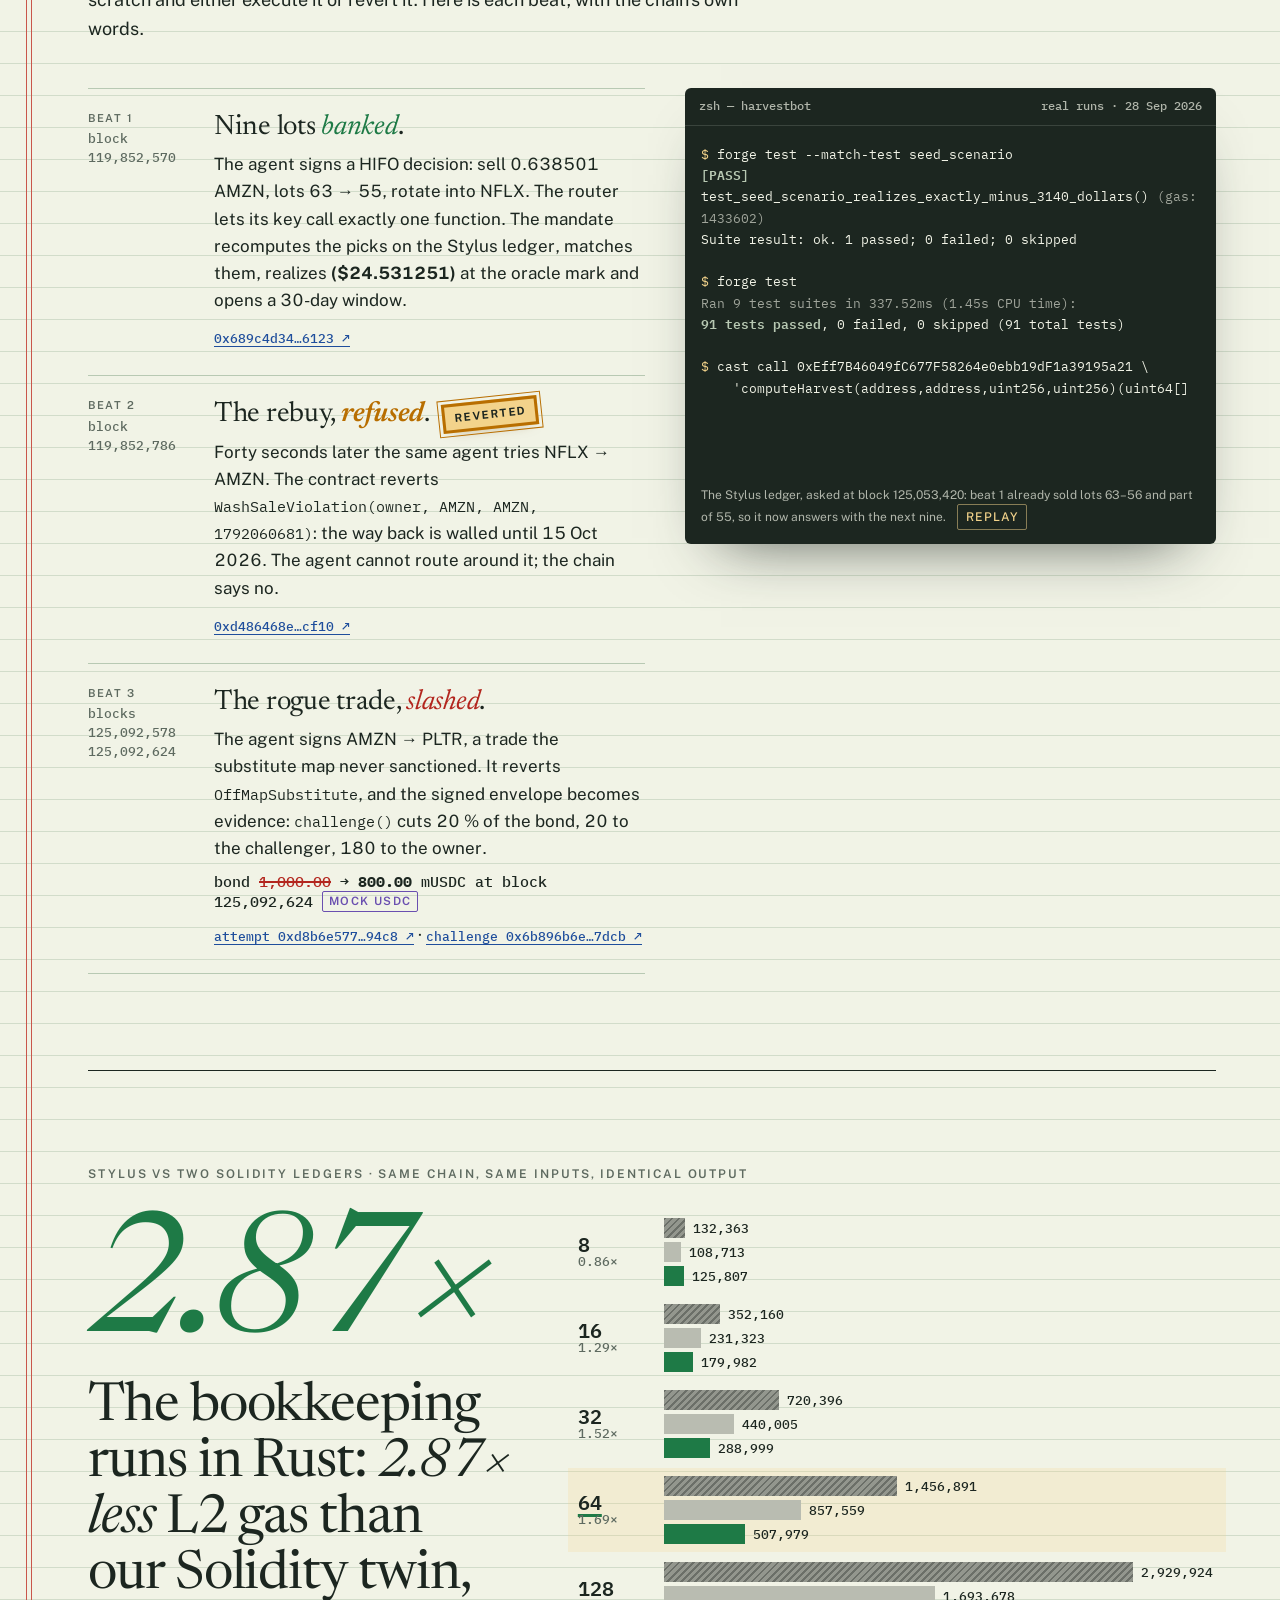
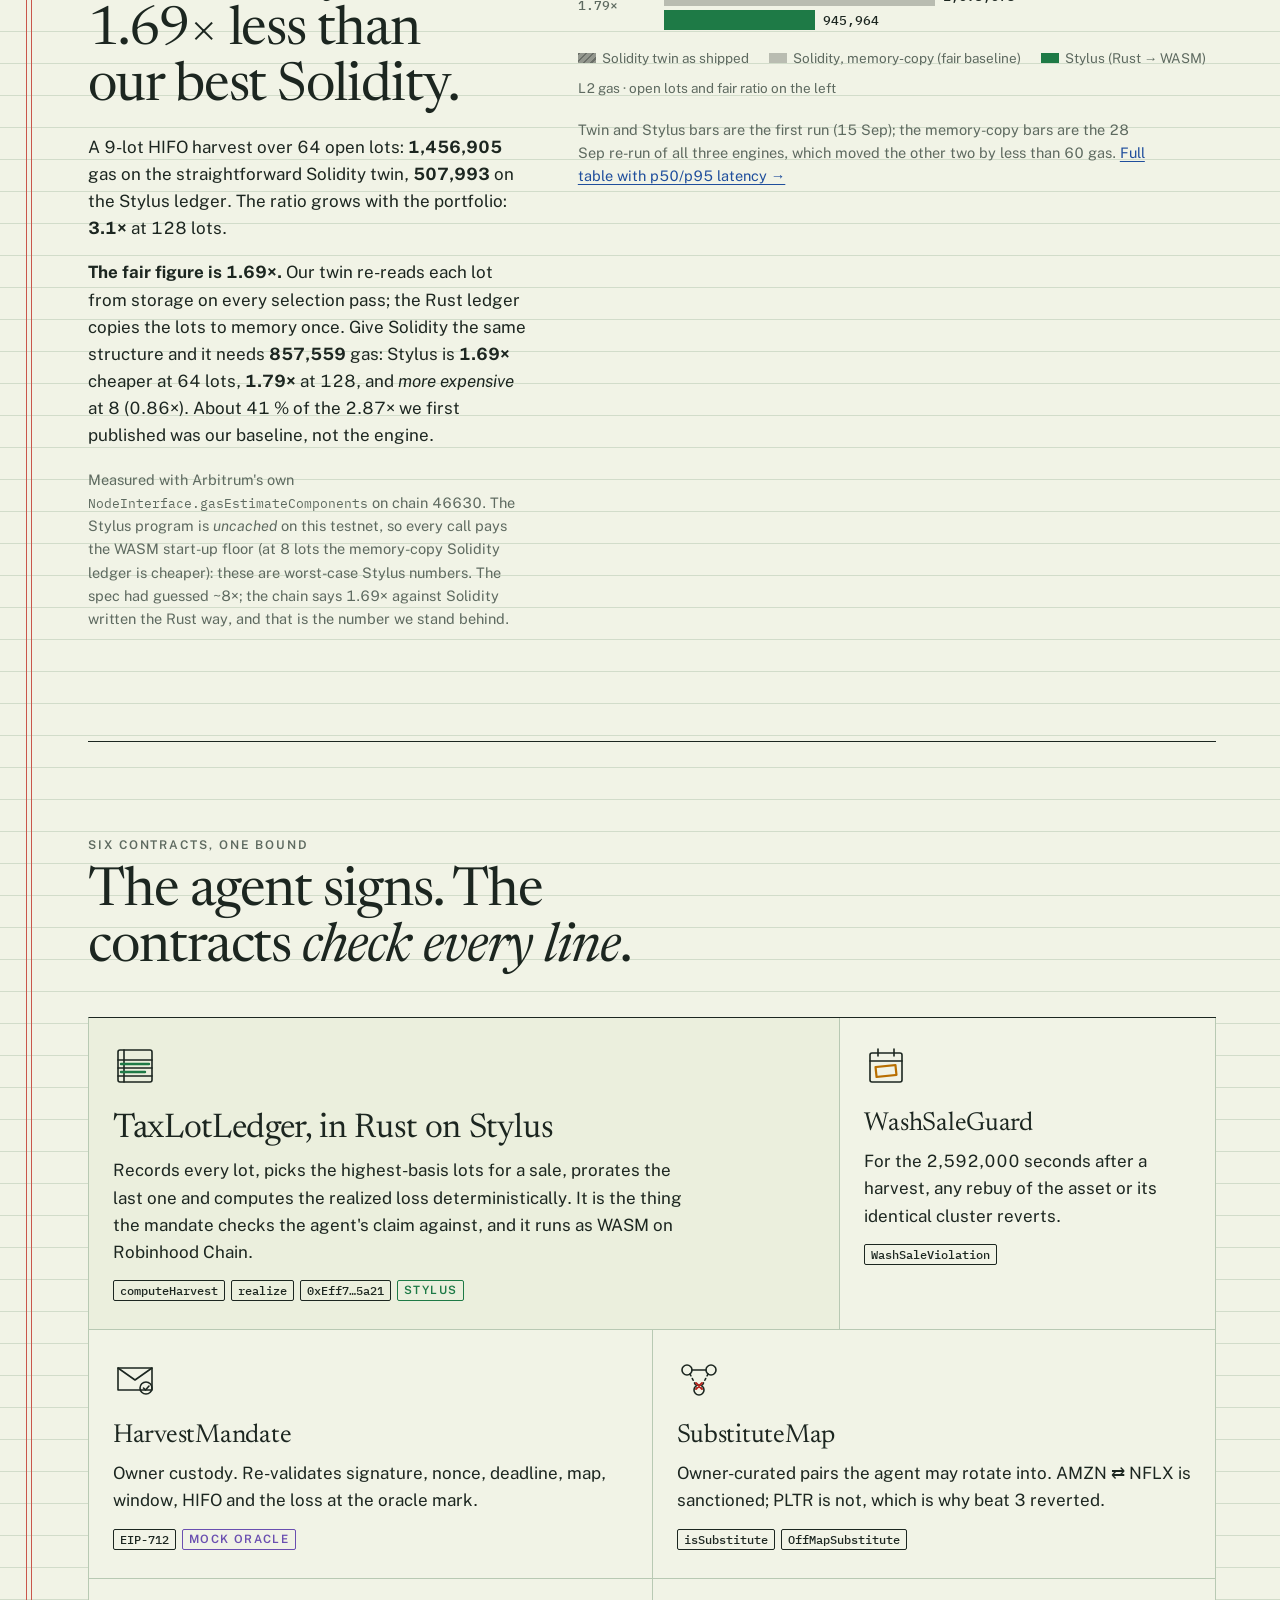
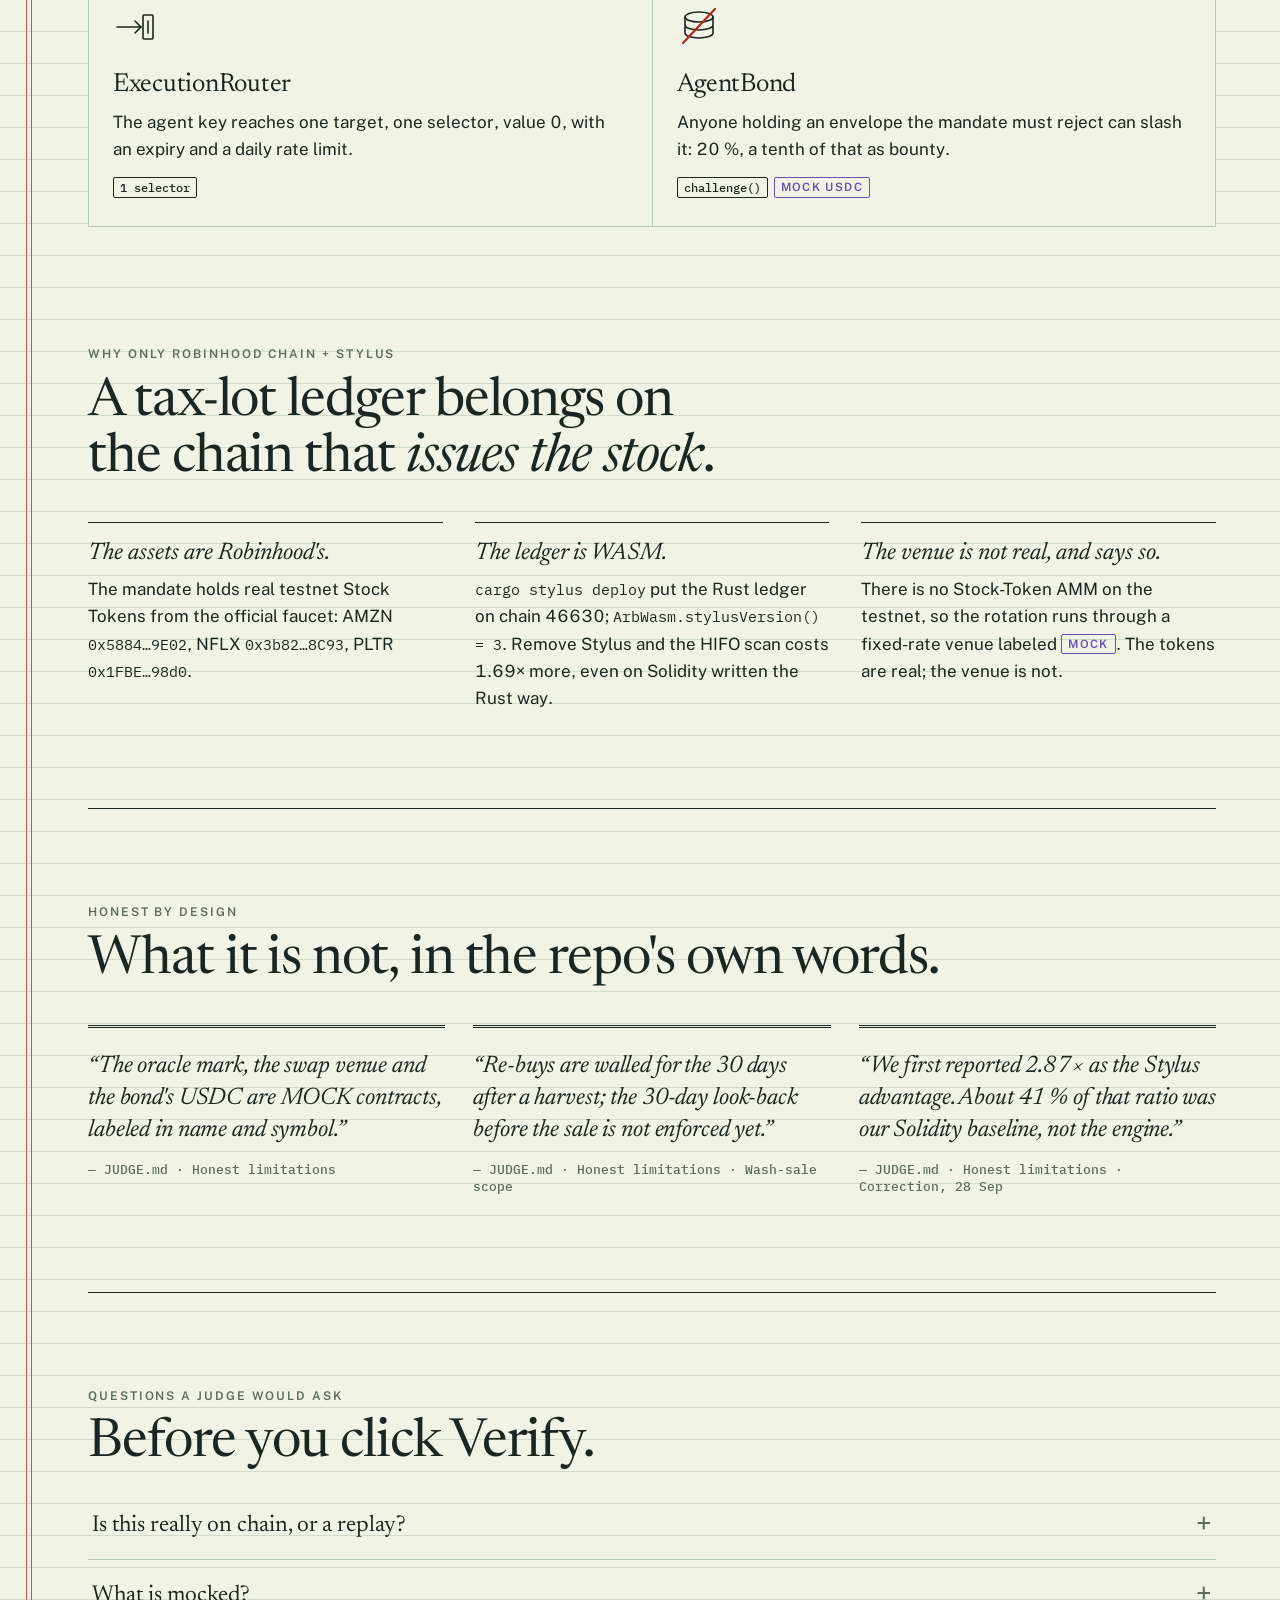
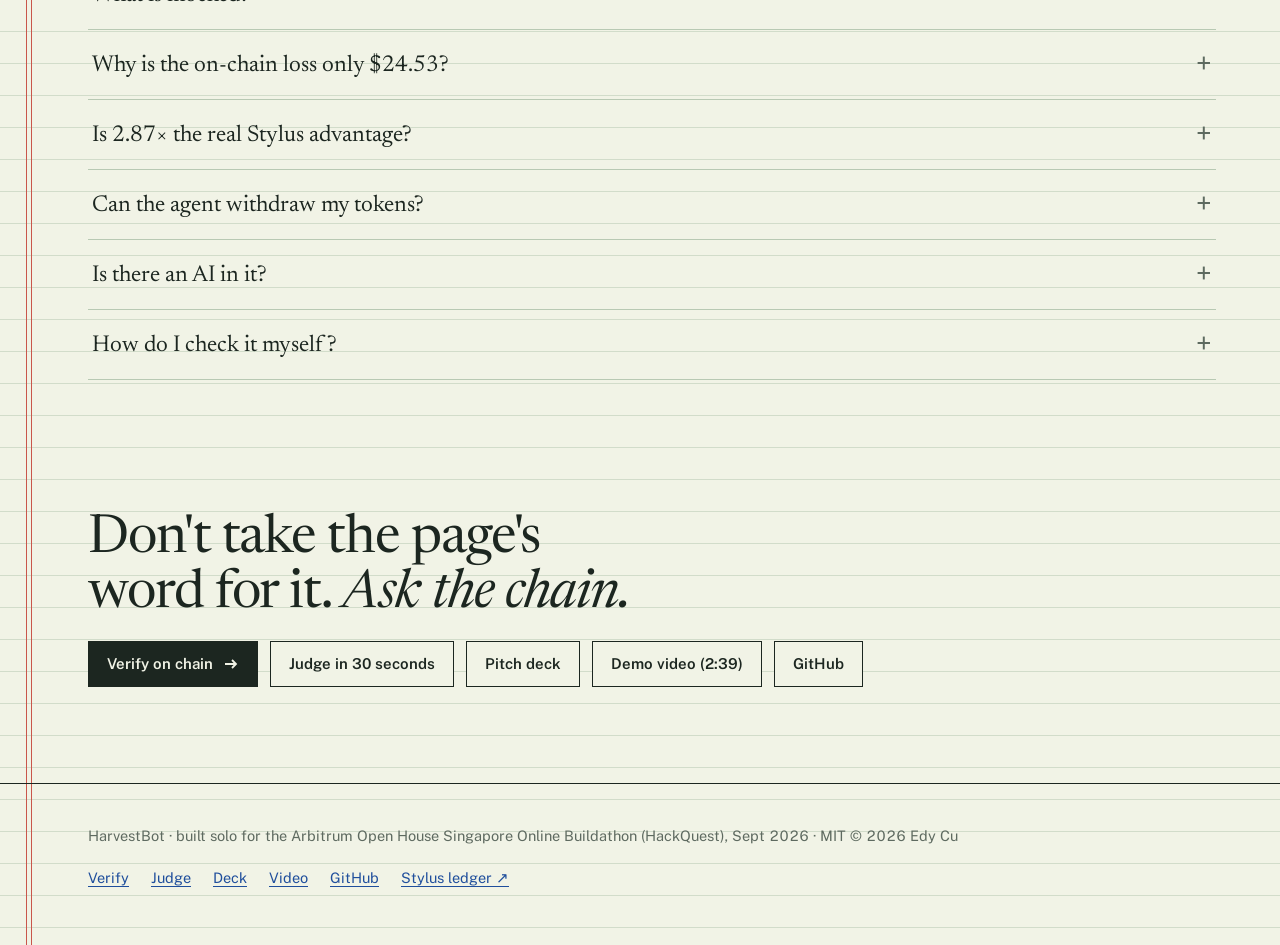
==== commit 3dd41fdc: "fix(site): bench charts use one run — all three engines from the 28 Sep re-run" ====
--- a/site/index.html
+++ b/site/index.html
@@ -358,12 +358,12 @@
       <p class="fine">Measured with Arbitrum's own <code>NodeInterface.gasEstimateComponents</code> on chain 46630. The Stylus program is <em>uncached</em> on this testnet, so every call pays the WASM start-up floor (at 8 lots the memory-copy Solidity ledger is cheaper): these are worst-case Stylus numbers. The spec had guessed ~8×; the chain says 1.69× against Solidity written the Rust way, and that is the number we stand behind.</p>
     </div>
     <div>
-      <div class="bars pre" id="bars" role="img" aria-label="L2 gas by open lots, Solidity shipped twin / Solidity memory-copy / Stylus. 8 lots: 132,362 / 108,713 / 125,859. 16: 352,195 / 231,323 / 180,017. 32: 720,431 / 440,005 / 289,013. 64: 1,456,905 / 857,559 / 507,993. 128: 2,929,938 / 1,693,678 / 945,989.">
-        <div class="bar-row"><div class="k"><b>8</b>0.86×</div><div class="b2"><div class="bar sol" style="width:3.84%"><span>132,362</span></div><div class="bar mem" style="width:3.15%"><span>108,713</span></div><div class="bar sty" style="width:3.65%"><span>125,859</span></div></div></div>
-        <div class="bar-row"><div class="k"><b>16</b>1.29×</div><div class="b2"><div class="bar sol" style="width:10.22%"><span>352,195</span></div><div class="bar mem" style="width:6.71%"><span>231,323</span></div><div class="bar sty" style="width:5.22%"><span>180,017</span></div></div></div>
-        <div class="bar-row"><div class="k"><b>32</b>1.52×</div><div class="b2"><div class="bar sol" style="width:20.90%"><span>720,431</span></div><div class="bar mem" style="width:12.76%"><span>440,005</span></div><div class="bar sty" style="width:8.38%"><span>289,013</span></div></div></div>
-        <div class="bar-row key"><div class="k"><b>64</b>1.69×</div><div class="b2"><div class="bar sol" style="width:42.27%"><span>1,456,905</span></div><div class="bar mem" style="width:24.88%"><span>857,559</span></div><div class="bar sty" style="width:14.74%"><span>507,993</span></div></div></div>
-        <div class="bar-row"><div class="k"><b>128</b>1.79×</div><div class="b2"><div class="bar sol" style="width:85%"><span>2,929,938</span></div><div class="bar mem" style="width:49.14%"><span>1,693,678</span></div><div class="bar sty" style="width:27.44%"><span>945,989</span></div></div></div>
+      <div class="bars pre" id="bars" role="img" aria-label="L2 gas by open lots, Solidity shipped twin / Solidity memory-copy / Stylus. 8 lots: 132,363 / 108,713 / 125,807. 16: 352,160 / 231,323 / 179,982. 32: 720,396 / 440,005 / 288,999. 64: 1,456,891 / 857,559 / 507,979. 128: 2,929,924 / 1,693,678 / 945,964.">
+        <div class="bar-row"><div class="k"><b>8</b>0.86×</div><div class="b2"><div class="bar sol" style="width:3.84%"><span>132,363</span></div><div class="bar mem" style="width:3.15%"><span>108,713</span></div><div class="bar sty" style="width:3.65%"><span>125,807</span></div></div></div>
+        <div class="bar-row"><div class="k"><b>16</b>1.29×</div><div class="b2"><div class="bar sol" style="width:10.22%"><span>352,160</span></div><div class="bar mem" style="width:6.71%"><span>231,323</span></div><div class="bar sty" style="width:5.22%"><span>179,982</span></div></div></div>
+        <div class="bar-row"><div class="k"><b>32</b>1.52×</div><div class="b2"><div class="bar sol" style="width:20.90%"><span>720,396</span></div><div class="bar mem" style="width:12.76%"><span>440,005</span></div><div class="bar sty" style="width:8.38%"><span>288,999</span></div></div></div>
+        <div class="bar-row key"><div class="k"><b>64</b>1.69×</div><div class="b2"><div class="bar sol" style="width:42.27%"><span>1,456,891</span></div><div class="bar mem" style="width:24.88%"><span>857,559</span></div><div class="bar sty" style="width:14.74%"><span>507,979</span></div></div></div>
+        <div class="bar-row"><div class="k"><b>128</b>1.79×</div><div class="b2"><div class="bar sol" style="width:85%"><span>2,929,924</span></div><div class="bar mem" style="width:49.14%"><span>1,693,678</span></div><div class="bar sty" style="width:27.44%"><span>945,964</span></div></div></div>
       </div>
       <div class="legend"><span><i class="ls"></i>Solidity twin as shipped</span><span><i class="lm"></i>Solidity, memory-copy (fair baseline)</span><span><i class="ly"></i>Stylus (Rust → WASM)</span><span>L2 gas · open lots and fair ratio on the left</span></div>
       <p class="fine">Twin and Stylus bars are the first run (15 Sep); the memory-copy bars are the 28 Sep re-run of all three engines, which moved the other two by less than 60 gas. <a href="https://github.com/edycutjong/harvestbot/blob/main/bench/RESULTS.md">Full table with p50/p95 latency →</a></p>
